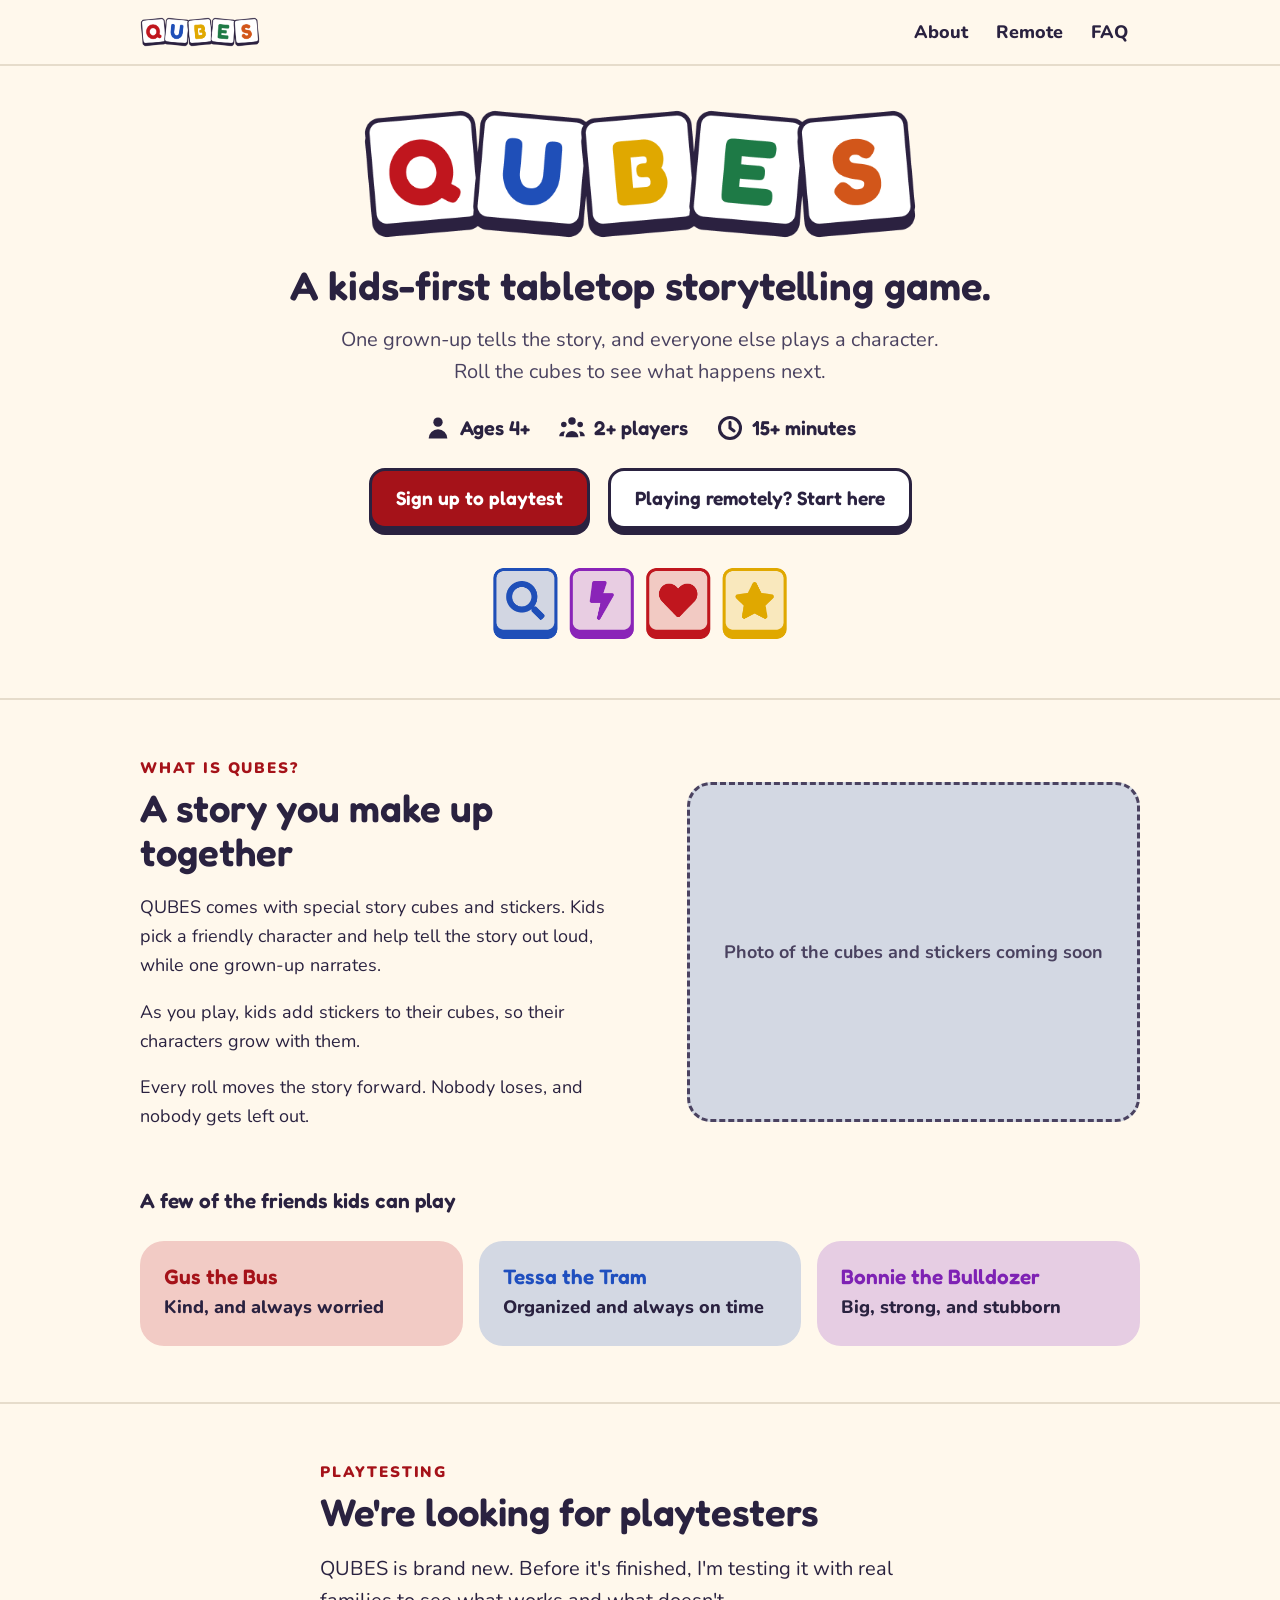
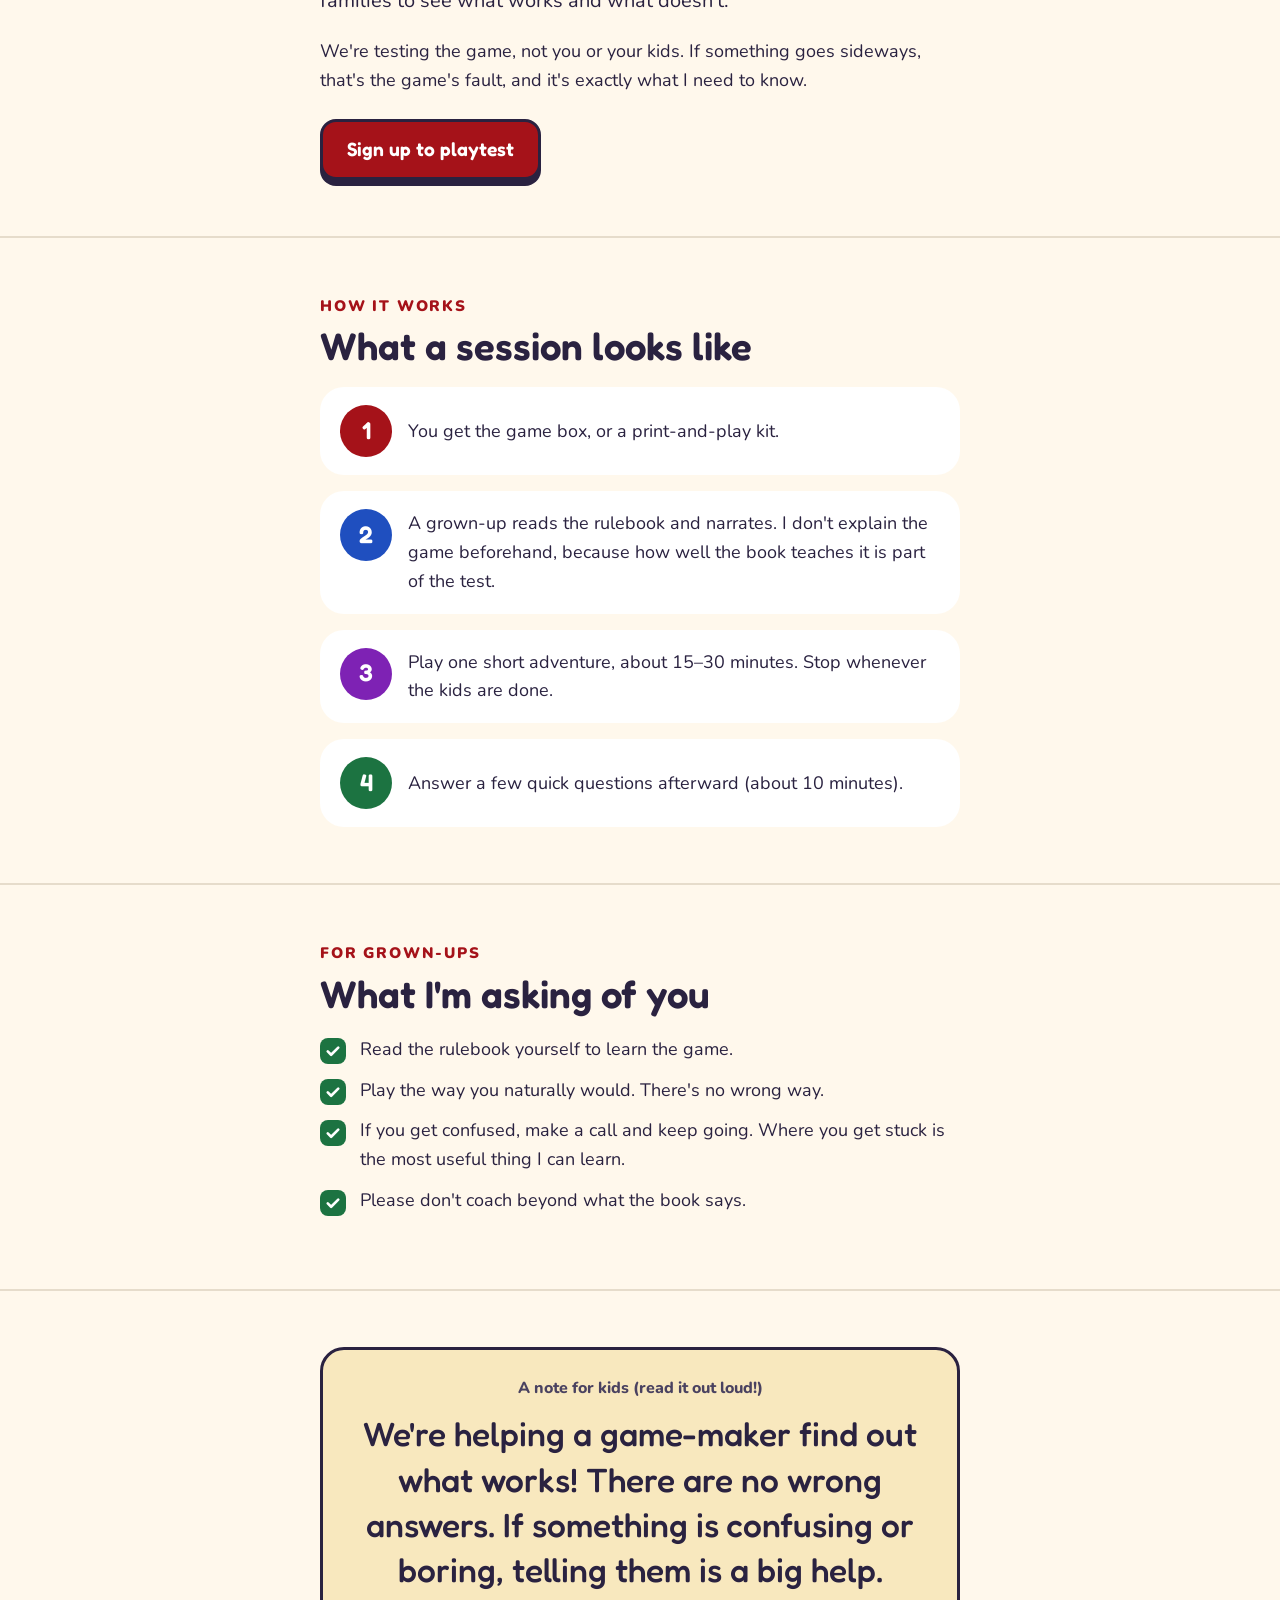
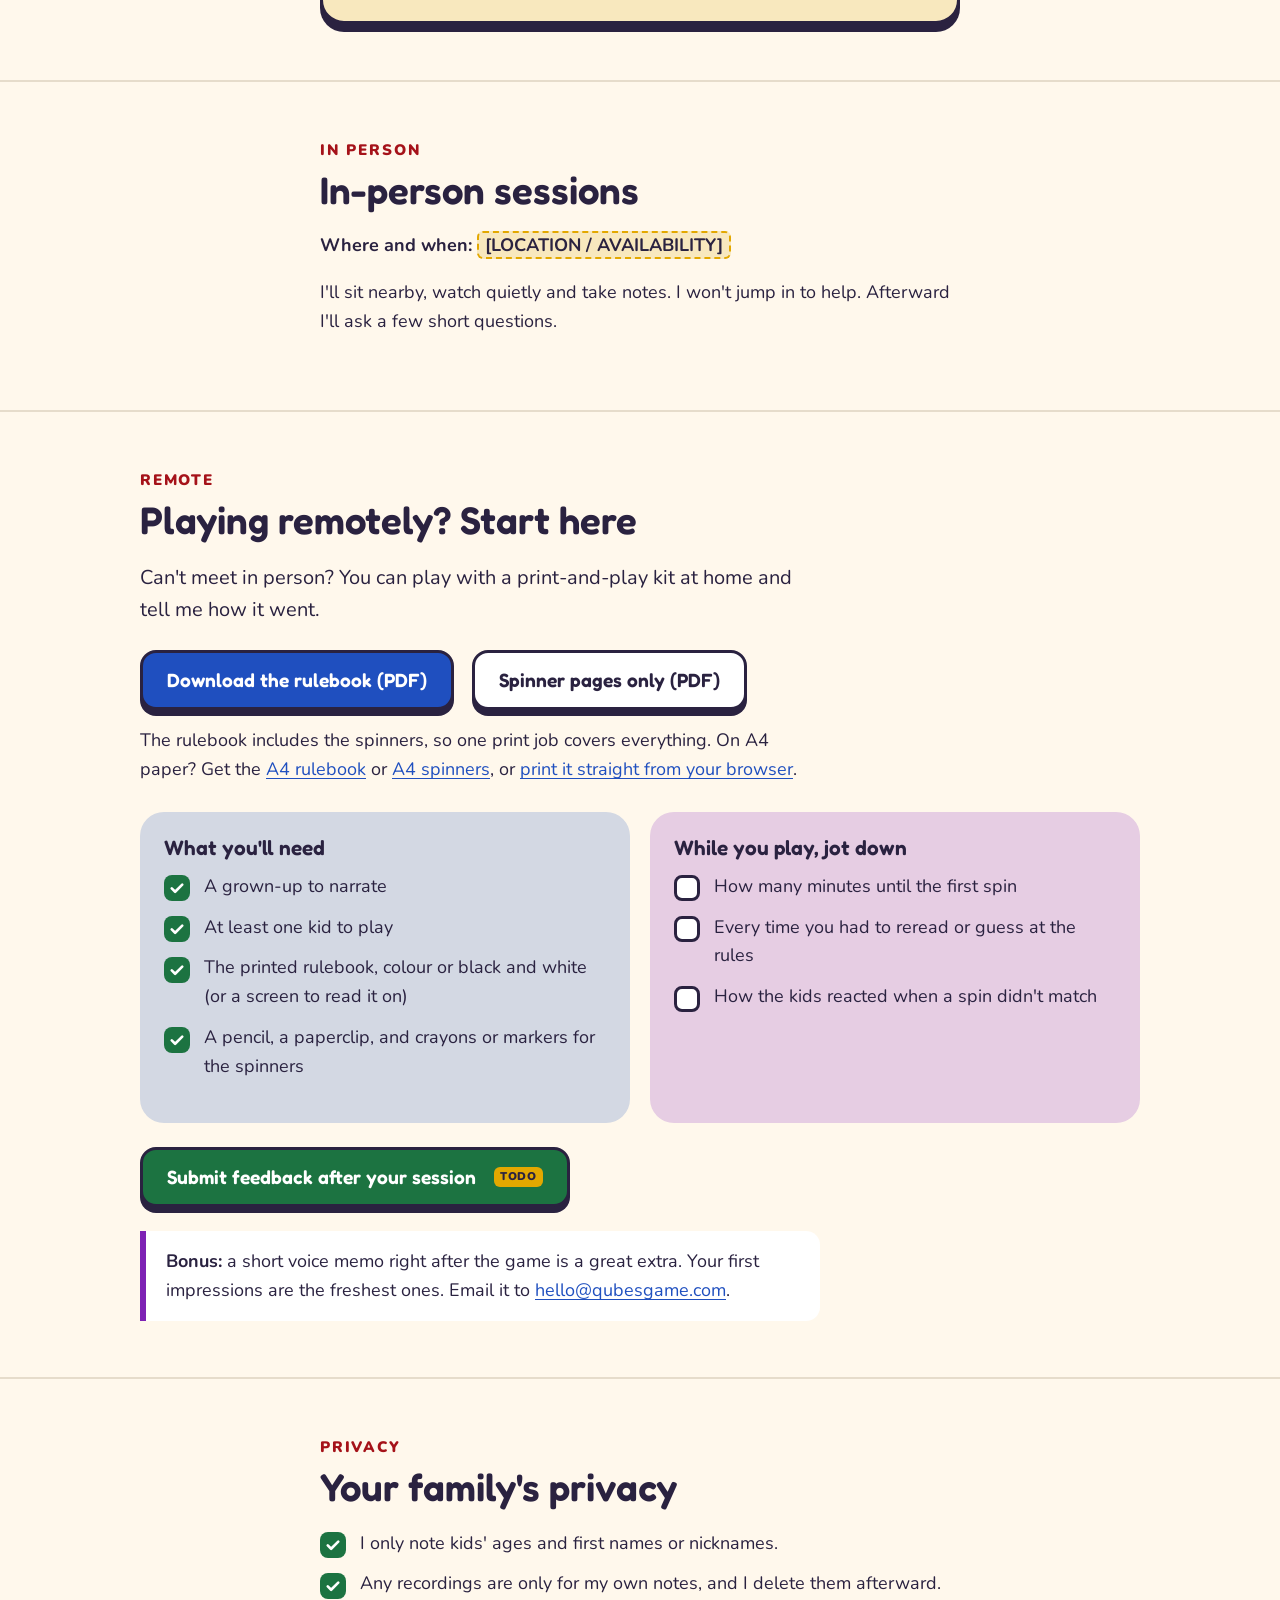
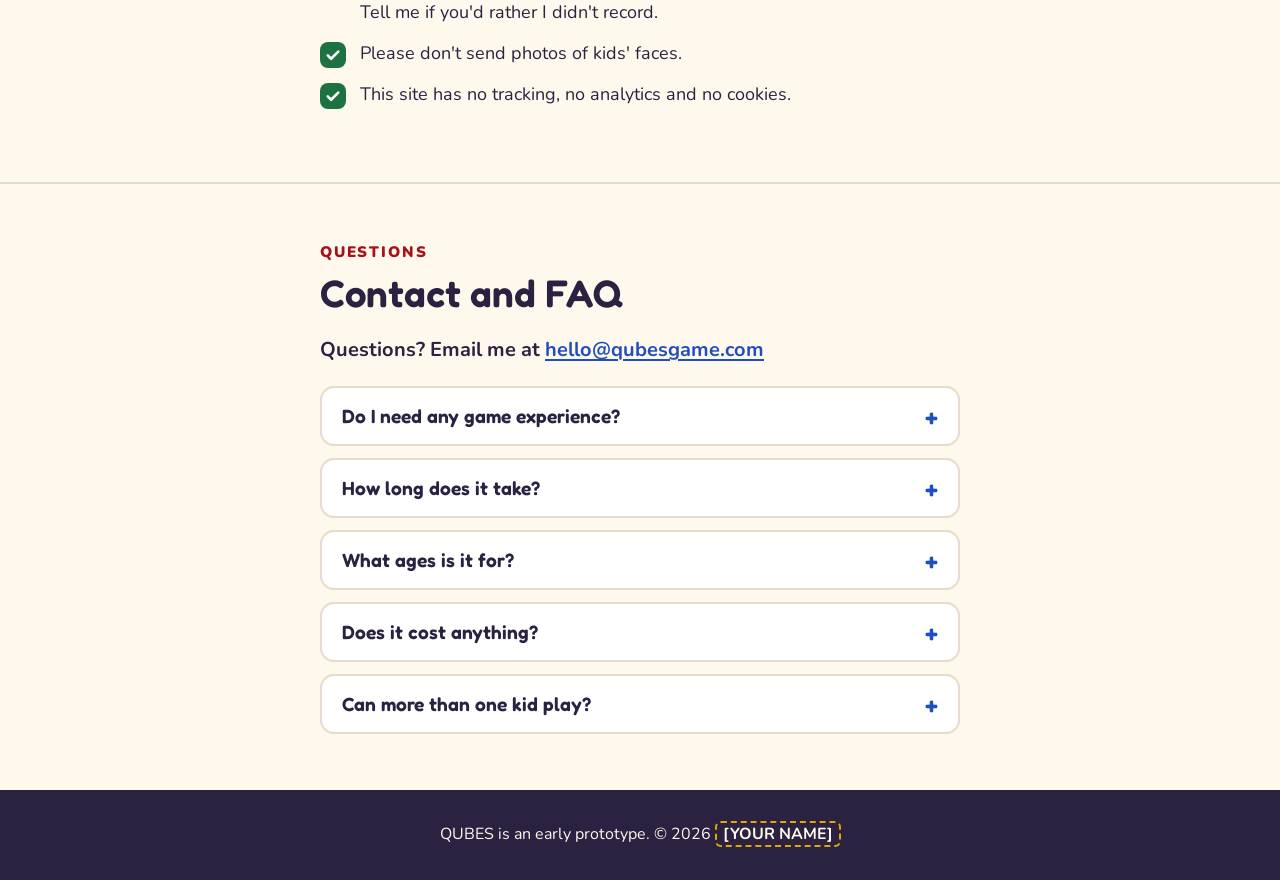
==== index.html @ a8235ae6 "Add Print & Play rulebook with paper spinners (rules/ + PDFs) Print-friendly copy of the Figma ruleb" ====
<!doctype html>
<html lang="en">
<head>
  <meta charset="utf-8">
  <meta name="viewport" content="width=device-width, initial-scale=1">
  <!--
    ============================================================
    PLACEHOLDERS TO FILL IN (search this file for each token)
    ------------------------------------------------------------
    SIGNUP_FORM_URL          done: https://forms.gle/jYykqNi9DFmof7pL7
    FEEDBACK_FORM_URL        link to the post-session feedback form
    PRINT_AND_PLAY_PDF_URL   done: downloads/ (built from rules/, see README)
    CUBE_TEMPLATE_URL        done: downloads/qubes-spinners-*.pdf
    CONTACT_EMAIL            done: hello@qubesgame.com (Cloudflare Email Routing)
    SITE_URL                 done: https://qubesgame.com
    [LOCATION / AVAILABILITY]  where and when in-person sessions happen
    [FREE / THANK-YOU GIFT]  what testers get / whether it costs anything
    [YOUR NAME]              your name for the footer
    assets/cubes.png         a photo of the cubes and stickers (see TODO below)

    Unfilled links show a yellow "TODO" tag on the page, and bracketed
    text shows with a dashed yellow box, so nothing slips through.
    ============================================================
  -->
  <title>QUBES: Help playtest a kids-first storytelling game</title>
  <meta name="description" content="QUBES is a kids-first tabletop storytelling game for ages 4+. One grown-up tells the story, everyone else plays a character. We're looking for families to playtest it.">
  <meta name="theme-color" content="#fff8ec">

  <!-- Link previews (Discord, iMessage, etc.) -->
  <meta property="og:type" content="website">
  <meta property="og:title" content="QUBES: Help playtest a kids-first storytelling game">
  <meta property="og:description" content="Ages 4+ · 2+ players · 15+ minutes. One grown-up tells the story, everyone else plays a character. Sign up to playtest, in person or with a print-and-play kit.">
  <meta property="og:image" content="https://qubesgame.com/assets/og-image.png">
  <meta property="og:image:width" content="1200">
  <meta property="og:image:height" content="630">
  <meta property="og:image:alt" content="The QUBES logo: five letter tiles above four colourful symbol cubes.">
  <meta name="twitter:card" content="summary_large_image">

  <link rel="icon" type="image/png" sizes="32x32" href="assets/favicon-32.png">
  <link rel="apple-touch-icon" href="assets/icon-180.png">
  <link rel="preload" href="assets/fonts/fredoka.woff2" as="font" type="font/woff2" crossorigin>
  <link rel="preload" href="assets/fonts/nunito.woff2" as="font" type="font/woff2" crossorigin>
  <link rel="stylesheet" href="style.css">
</head>
<body>
  <a class="skip-link" href="#main">Skip to content</a>

  <header class="topbar">
    <div class="wrap">
      <a class="brand" href="#top" aria-label="QUBES, back to top">
        <img src="assets/logo.png" alt="" width="759" height="185">
      </a>
      <nav aria-label="Sections">
        <ul>
          <li class="optional"><a href="#about">About</a></li>
          <li><a href="#remote">Remote</a></li>
          <li><a href="#faq">FAQ</a></li>
        </ul>
      </nav>
    </div>
  </header>

  <main id="main">
    <!-- 1. Hero -->
    <section class="hero" id="top">
      <div class="wrap">
        <img class="logo" src="assets/logo.png" alt="QUBES" width="759" height="185">
        <h1>A kids-first tabletop storytelling game.</h1>
        <p class="lead">One grown-up tells the story, and everyone else plays a character. Roll the cubes to see what happens next.</p>

        <ul class="facts" aria-label="Game facts">
          <li>
            <svg viewBox="0 0 24 24" aria-hidden="true" fill="currentColor"><circle cx="12" cy="7" r="4"/><path d="M4 21a8 8 0 0 1 16 0z"/></svg>
            Ages 4+
          </li>
          <li>
            <svg viewBox="0 0 24 24" aria-hidden="true" fill="currentColor"><circle cx="12" cy="6" r="3.2"/><circle cx="5" cy="9" r="2.4"/><circle cx="19" cy="9" r="2.4"/><path d="M6.5 20a5.5 5.5 0 0 1 11 0z"/><path d="M1 19a4 4 0 0 1 5-3.9A7 7 0 0 0 5 19z"/><path d="M23 19a4 4 0 0 0-5-3.9A7 7 0 0 1 19 19z"/></svg>
            2+ players
          </li>
          <li>
            <svg viewBox="0 0 24 24" aria-hidden="true" fill="none" stroke="currentColor" stroke-width="2.6" stroke-linecap="round"><circle cx="12" cy="12" r="9"/><path d="M12 7v5l3.5 2.5"/></svg>
            15+ minutes
          </li>
        </ul>

        <div class="btn-row">
          <a class="btn btn-primary" href="https://forms.gle/jYykqNi9DFmof7pL7">Sign up to playtest</a>
          <a class="btn" href="#remote">Playing remotely? Start here</a>
        </div>

        <img class="symbols" src="assets/symbols.png" alt="" width="585" height="149">
      </div>
    </section>

    <!-- 2. What is QUBES? -->
    <section id="about">
      <div class="wrap">
        <div class="two-col">
          <div>
            <span class="eyebrow">What is QUBES?</span>
            <h2>A story you make up together</h2>
            <p>QUBES comes with special story cubes and stickers. Kids pick a friendly character and help tell the story out loud, while one grown-up narrates.</p>
            <p>As you play, kids add stickers to their cubes, so their characters grow with them.</p>
            <p>Every roll moves the story forward. Nobody loses, and nobody gets left out.</p>
          </div>
          <!-- TODO: add assets/cubes.png (a photo of the cubes and stickers), then replace this box with:
               <img src="assets/cubes.png" alt="The QUBES story cubes and a sheet of symbol stickers" width="1200" height="900" loading="lazy"> -->
          <div class="placeholder-art" role="img" aria-label="Placeholder for a photo of the QUBES cubes and stickers">
            Photo of the cubes and stickers coming soon
          </div>
        </div>

        <h3 style="margin-top:40px">A few of the friends kids can play</h3>
        <ul class="cast">
          <li class="card red"><h3>Gus the Bus</h3><p>Kind, and always worried</p></li>
          <li class="card blue"><h3>Tessa the Tram</h3><p>Organized and always on time</p></li>
          <li class="card purple"><h3>Bonnie the Bulldozer</h3><p>Big, strong, and stubborn</p></li>
        </ul>
      </div>
    </section>

    <!-- 3. Looking for playtesters -->
    <section id="playtest">
      <div class="wrap narrow">
        <span class="eyebrow">Playtesting</span>
        <h2>We're looking for playtesters</h2>
        <p class="lead">QUBES is brand new. Before it's finished, I'm testing it with real families to see what works and what doesn't.</p>
        <p>We're testing the game, not you or your kids. If something goes sideways, that's the game's fault, and it's exactly what I need to know.</p>
        <div class="btn-row">
          <a class="btn btn-primary" href="https://forms.gle/jYykqNi9DFmof7pL7">Sign up to playtest</a>
        </div>
      </div>
    </section>

    <!-- 4. What a session looks like -->
    <section id="session">
      <div class="wrap narrow">
        <span class="eyebrow">How it works</span>
        <h2>What a session looks like</h2>
        <ol class="steps">
          <li><p>You get the game box, or a print-and-play kit.</p></li>
          <li><p>A grown-up reads the rulebook and narrates. I don't explain the game beforehand, because how well the book teaches it is part of the test.</p></li>
          <li><p>Play one short adventure, about 15–30 minutes. Stop whenever the kids are done.</p></li>
          <li><p>Answer a few quick questions afterward (about 10 minutes).</p></li>
        </ol>
      </div>
    </section>

    <!-- 5. What I'm asking of you -->
    <section id="asking">
      <div class="wrap narrow">
        <span class="eyebrow">For grown-ups</span>
        <h2>What I'm asking of you</h2>
        <ul class="ticks">
          <li>Read the rulebook yourself to learn the game.</li>
          <li>Play the way you naturally would. There's no wrong way.</li>
          <li>If you get confused, make a call and keep going. Where you get stuck is the most useful thing I can learn.</li>
          <li>Please don't coach beyond what the book says.</li>
        </ul>
      </div>
    </section>

    <!-- 6. A note for kids -->
    <section id="kids">
      <div class="wrap narrow">
        <div class="kids">
          <p class="read-aloud">A note for kids (read it out loud!)</p>
          <p>We're helping a game-maker find out what works! There are no wrong answers. If something is confusing or boring, telling them is a big help.</p>
        </div>
      </div>
    </section>

    <!-- 7. In-person sessions -->
    <section id="in-person">
      <div class="wrap narrow">
        <span class="eyebrow">In person</span>
        <h2>In-person sessions</h2>
        <p><strong>Where and when:</strong> <span class="todo">[LOCATION / AVAILABILITY]</span></p>
        <p>I'll sit nearby, watch quietly and take notes. I won't jump in to help. Afterward I'll ask a few short questions.</p>
      </div>
    </section>

    <!-- 8. Remote playtesters -->
    <section id="remote">
      <div class="wrap">
        <span class="eyebrow">Remote</span>
        <h2>Playing remotely? Start here</h2>
        <p class="lead narrow">Can't meet in person? You can play with a print-and-play kit at home and tell me how it went.</p>

        <div class="btn-row">
          <a class="btn btn-blue" href="downloads/qubes-print-and-play-letter.pdf">Download the rulebook (PDF)</a>
          <a class="btn" href="downloads/qubes-spinners-letter.pdf">Spinner pages only (PDF)</a>
        </div>
        <p class="narrow" style="margin-top:1rem">The rulebook includes the spinners, so one print job covers everything. On A4 paper? Get the <a href="downloads/qubes-print-and-play-a4.pdf">A4 rulebook</a> or <a href="downloads/qubes-spinners-a4.pdf">A4 spinners</a>, or <a href="rules/">print it straight from your browser</a>.</p>

        <div class="remote-grid">
          <div class="card blue">
            <h3>What you'll need</h3>
            <ul class="ticks">
              <li>A grown-up to narrate</li>
              <li>At least one kid to play</li>
              <li>The printed rulebook, colour or black and white (or a screen to read it on)</li>
              <li>A pencil, a paperclip, and crayons or markers for the spinners</li>
            </ul>
          </div>
          <div class="card purple">
            <h3>While you play, jot down</h3>
            <ul class="ticks boxes">
              <li>How many minutes until the first spin</li>
              <li>Every time you had to reread or guess at the rules</li>
              <li>How the kids reacted when a spin didn't match</li>
            </ul>
          </div>
        </div>

        <div class="btn-row">
          <a class="btn btn-green" href="FEEDBACK_FORM_URL">Submit feedback after your session</a>
        </div>

        <div class="note narrow">
          <p><strong>Bonus:</strong> a short voice memo right after the game is a great extra. Your first impressions are the freshest ones. Email it to <a href="mailto:hello@qubesgame.com">hello@qubesgame.com</a>.</p>
        </div>
      </div>
    </section>

    <!-- 9. Privacy -->
    <section id="privacy">
      <div class="wrap narrow">
        <span class="eyebrow">Privacy</span>
        <h2>Your family's privacy</h2>
        <ul class="ticks">
          <li>I only note kids' ages and first names or nicknames.</li>
          <li>Any recordings are only for my own notes, and I delete them afterward. Tell me if you'd rather I didn't record.</li>
          <li>Please don't send photos of kids' faces.</li>
          <li>This site has no tracking, no analytics and no cookies.</li>
        </ul>
      </div>
    </section>

    <!-- 10. Contact + FAQ -->
    <section id="faq">
      <div class="wrap narrow">
        <span class="eyebrow">Questions</span>
        <h2>Contact and FAQ</h2>
        <p class="contact-line">Questions? Email me at <a href="mailto:hello@qubesgame.com">hello@qubesgame.com</a></p>

        <div class="faq">
          <details>
            <summary>Do I need any game experience?</summary>
            <p>No. If you can read a picture book out loud, you can narrate QUBES. The rulebook should take you the rest of the way, and if it doesn't, that's what I want to find out.</p>
          </details>
          <details>
            <summary>How long does it take?</summary>
            <p>An adventure takes about 15–30 minutes, plus around 10 minutes of questions afterward. Stop whenever the kids are done.</p>
          </details>
          <details>
            <summary>What ages is it for?</summary>
            <p>Kids aged 4 and up, with a grown-up narrating. Older kids and adults are welcome to play too.</p>
          </details>
          <details>
            <summary>Does it cost anything?</summary>
            <p><span class="todo">[FREE / THANK-YOU GIFT]</span></p>
          </details>
          <details>
            <summary>Can more than one kid play?</summary>
            <p>Yes. QUBES is for 2 or more players: one narrator plus one or more kids, each playing their own character. Siblings and friends can all join in.</p>
          </details>
        </div>
      </div>
    </section>
  </main>

  <footer>
    <div class="wrap">
      <p>QUBES is an early prototype. © 2026 <span class="todo">[YOUR NAME]</span></p>
    </div>
  </footer>
</body>
</html>
---- style.css ----
/* QUBES playtest site. Colors come from the rulebook. */

@font-face {
  font-family: "Fredoka";
  src: url("assets/fonts/fredoka.woff2") format("woff2");
  font-weight: 300 700;
  font-display: swap;
}
@font-face {
  font-family: "Nunito";
  src: url("assets/fonts/nunito.woff2") format("woff2");
  font-weight: 200 1000;
  font-display: swap;
}

:root {
  color-scheme: light;

  --cream: #fff8ec;
  --paper: #ffffff;
  --ink: #2a2240;
  --ink-2: #4a4260;
  --line: #e6dccb;

  /* Symbol colours (text-safe on cream and on their pastels) */
  --red: #a51219;
  --blue: #1f4fbf;
  --purple: #7e22b4;
  --green: #1c7341;
  /* Fill-only colours (too light for text) */
  --yellow: #e3a800;
  --orange: #d4561a;

  /* Card pastels from the rulebook */
  --red-soft: #f2cbc5;
  --blue-soft: #d3d8e3;
  --purple-soft: #e6cde3;
  --yellow-soft: #f8e8be;

  --radius: 24px;
  --radius-sm: 14px;
  --gutter: 20px;
  --max: 1040px;

  --font-display: "Fredoka", "Arial Rounded MT Bold", ui-rounded, system-ui, sans-serif;
  --font-body: "Nunito", ui-rounded, system-ui, -apple-system, "Segoe UI", sans-serif;
}

*, *::before, *::after { box-sizing: border-box; }

html {
  scroll-behavior: smooth;
  scroll-padding-top: 76px;
  -webkit-text-size-adjust: 100%;
}
@media (prefers-reduced-motion: reduce) {
  html { scroll-behavior: auto; }
  * { transition: none !important; }
}

body {
  margin: 0;
  background: var(--cream);
  color: var(--ink);
  font-family: var(--font-body);
  font-size: 1.125rem; /* 18px */
  line-height: 1.6;
  overflow-x: hidden;
}

img { max-width: 100%; height: auto; display: block; }

h1, h2, h3 {
  font-family: var(--font-display);
  font-weight: 600;
  line-height: 1.15;
  margin: 0 0 0.5em;
}
h2 { font-size: clamp(1.75rem, 5vw, 2.4rem); }
h3 { font-size: 1.3rem; }
p { margin: 0 0 1em; }

a { color: var(--blue); text-underline-offset: 3px; }
a:hover { text-decoration-thickness: 2px; }

:focus-visible {
  outline: 4px solid var(--blue);
  outline-offset: 3px;
  border-radius: 6px;
}

.wrap {
  width: 100%;
  max-width: var(--max);
  margin-inline: auto;
  padding-inline: var(--gutter);
}

.skip-link {
  position: absolute;
  left: 12px;
  top: -100px;
  background: var(--ink);
  color: var(--cream);
  padding: 12px 18px;
  border-radius: var(--radius-sm);
  z-index: 100;
  font-weight: 700;
}
.skip-link:focus { top: 12px; }

/* ---------- Top bar ---------- */
.topbar {
  position: sticky;
  top: 0;
  z-index: 50;
  background: color-mix(in srgb, var(--cream) 92%, transparent);
  backdrop-filter: blur(6px);
  border-bottom: 2px solid var(--line);
}
.topbar .wrap {
  display: flex;
  align-items: center;
  justify-content: space-between;
  gap: 12px;
  min-height: 64px;
}
.topbar .brand img { width: 120px; }
.topbar nav ul {
  display: flex;
  gap: 4px;
  list-style: none;
  margin: 0;
  padding: 0;
}
.topbar nav a {
  display: inline-flex;
  align-items: center;
  min-height: 48px;
  padding: 0 12px;
  font-weight: 800;
  color: var(--ink);
  text-decoration: none;
  border-radius: var(--radius-sm);
}
.topbar nav a:hover { background: var(--paper); }
@media (max-width: 420px) {
  .topbar .brand img { width: 96px; }
  .topbar nav a { padding: 0 8px; font-size: 1rem; }
  .topbar nav .optional { display: none; }
}

/* ---------- Buttons (styled like the logo tiles) ---------- */
.btn {
  display: inline-flex;
  align-items: center;
  justify-content: center;
  gap: 10px;
  min-height: 56px;
  padding: 12px 24px;
  font-family: var(--font-display);
  font-size: 1.2rem;
  font-weight: 600;
  text-decoration: none;
  text-align: center;
  color: var(--ink);
  background: var(--paper);
  border: 3px solid var(--ink);
  border-radius: 16px;
  box-shadow: 0 6px 0 var(--ink);
  transition: transform 0.08s ease, box-shadow 0.08s ease;
}
.btn:hover { transform: translateY(2px); box-shadow: 0 4px 0 var(--ink); }
.btn:active { transform: translateY(6px); box-shadow: 0 0 0 var(--ink); }
.btn-primary { background: var(--red); color: #fff; }
.btn-blue { background: var(--blue); color: #fff; }
.btn-green { background: var(--green); color: #fff; }

.btn-row {
  display: flex;
  flex-direction: column;
  gap: 18px;
  margin-top: 1.5rem;
}
@media (min-width: 640px) {
  .btn-row { flex-direction: row; flex-wrap: wrap; }
}

/* Unfilled placeholder links get a visible TODO tag */
a[href$="_URL"]::after,
a[href="mailto:CONTACT_EMAIL"]::after {
  content: "TODO";
  font-family: var(--font-body);
  font-size: 0.7rem;
  font-weight: 900;
  letter-spacing: 0.06em;
  background: var(--yellow);
  color: var(--ink);
  border-radius: 6px;
  padding: 1px 6px;
  margin-left: 8px;
}
.todo {
  background: var(--yellow-soft);
  color: var(--ink);
  border: 2px dashed var(--yellow);
  border-radius: 6px;
  padding: 0 6px;
  font-weight: 700;
}

/* ---------- Sections ---------- */
section { padding-block: 56px; }
section + section { border-top: 2px solid var(--line); }
.eyebrow {
  display: block;
  font-family: var(--font-body);
  font-size: 0.95rem;
  font-weight: 900;
  letter-spacing: 0.12em;
  text-transform: uppercase;
  color: var(--red);
  margin-bottom: 6px;
}
.lead { font-size: 1.25rem; }
.narrow { max-width: 680px; }

/* ---------- Hero ---------- */
.hero { padding-block: 40px 56px; text-align: center; }
.hero .logo { width: min(560px, 100%); margin: 0 auto 20px; }
.hero h1 {
  font-size: clamp(1.6rem, 5.5vw, 2.5rem);
  margin-bottom: 0.4em;
}
.hero .lead { max-width: 600px; margin-inline: auto; color: var(--ink-2); }
.facts {
  display: flex;
  flex-wrap: wrap;
  justify-content: center;
  gap: 12px 28px;
  list-style: none;
  padding: 0;
  margin: 24px 0 0;
  font-family: var(--font-display);
  font-size: 1.25rem;
  font-weight: 600;
}
.facts li { display: inline-flex; align-items: center; gap: 8px; }
.facts svg { width: 28px; height: 28px; flex: none; }
.hero .btn-row { justify-content: center; align-items: center; }
.hero .symbols { width: min(300px, 70%); margin: 36px auto 0; }

/* ---------- Cards ---------- */
.card {
  background: var(--paper);
  border-radius: var(--radius);
  padding: 24px;
}
.card.red { background: var(--red-soft); }
.card.blue { background: var(--blue-soft); }
.card.purple { background: var(--purple-soft); }
.card.yellow { background: var(--yellow-soft); }

.two-col { display: grid; gap: 28px; align-items: center; }
@media (min-width: 820px) {
  .two-col { grid-template-columns: 1.1fr 1fr; gap: 48px; }
}

.placeholder-art {
  aspect-ratio: 4 / 3;
  display: grid;
  place-items: center;
  text-align: center;
  padding: 20px;
  background: var(--blue-soft);
  border: 3px dashed var(--ink-2);
  border-radius: var(--radius);
  color: var(--ink-2);
  font-weight: 700;
}

.cast {
  display: grid;
  gap: 16px;
  list-style: none;
  padding: 0;
  margin: 28px 0 0;
}
@media (min-width: 640px) { .cast { grid-template-columns: repeat(3, 1fr); } }
.cast h3 { margin-bottom: 4px; }
.cast p { margin: 0; font-weight: 800; }
.cast .red h3 { color: var(--red); }
.cast .blue h3 { color: var(--blue); }
.cast .purple h3 { color: var(--purple); }

/* ---------- Lists ---------- */
.steps {
  list-style: none;
  counter-reset: step;
  padding: 0;
  margin: 0;
  display: grid;
  gap: 16px;
}
.steps li {
  counter-increment: step;
  display: grid;
  grid-template-columns: 52px 1fr;
  gap: 16px;
  align-items: start;
  background: var(--paper);
  border-radius: var(--radius);
  padding: 18px 20px;
}
.steps li::before {
  content: counter(step);
  display: grid;
  place-items: center;
  width: 52px;
  height: 52px;
  border-radius: 50%;
  color: #fff;
  font-family: var(--font-display);
  font-size: 1.5rem;
  font-weight: 600;
  background: var(--red);
}
.steps li:nth-child(2)::before { background: var(--blue); }
.steps li:nth-child(3)::before { background: var(--purple); }
.steps li:nth-child(4)::before { background: var(--green); }
.steps li p { margin: 0; align-self: center; }

.ticks {
  list-style: none;
  padding: 0;
  margin: 0 0 1em;
  display: grid;
  gap: 12px;
}
.ticks li {
  position: relative;
  padding-left: 40px;
}
.ticks li::before {
  content: "";
  position: absolute;
  left: 0;
  top: 0.2em;
  width: 26px;
  height: 26px;
  border-radius: 8px;
  background: var(--green) url("data:image/svg+xml,%3Csvg xmlns='http://www.w3.org/2000/svg' viewBox='0 0 24 24' fill='none' stroke='white' stroke-width='3.5' stroke-linecap='round' stroke-linejoin='round'%3E%3Cpath d='M5 12.5l4.5 4.5L19 7.5'/%3E%3C/svg%3E") center / 18px no-repeat;
}
.ticks.boxes li::before {
  background: var(--paper);
  border: 3px solid var(--ink);
}

/* ---------- Kids note ---------- */
.kids {
  background: var(--yellow-soft);
  border: 3px solid var(--ink);
  border-radius: var(--radius);
  box-shadow: 0 8px 0 var(--ink);
  padding: 28px 24px;
  text-align: center;
}
.kids p {
  font-family: var(--font-display);
  font-size: clamp(1.5rem, 5vw, 2.1rem);
  font-weight: 500;
  line-height: 1.35;
  margin: 0;
}
.kids .read-aloud {
  font-family: var(--font-body);
  font-size: 1rem;
  font-weight: 800;
  color: var(--ink-2);
  margin-bottom: 12px;
}

/* ---------- Remote ---------- */
.remote-grid { display: grid; gap: 20px; margin-top: 28px; }
@media (min-width: 820px) { .remote-grid { grid-template-columns: 1fr 1fr; } }
.remote-grid .card h3 { margin-bottom: 12px; }
.note {
  border-left: 6px solid var(--purple);
  background: var(--paper);
  border-radius: 0 var(--radius-sm) var(--radius-sm) 0;
  padding: 16px 20px;
  margin-top: 24px;
}
.note p { margin: 0; }

/* ---------- FAQ ---------- */
.faq { display: grid; gap: 12px; margin-top: 20px; }
.faq details {
  background: var(--paper);
  border-radius: var(--radius-sm);
  border: 2px solid var(--line);
}
.faq summary {
  cursor: pointer;
  list-style: none;
  display: flex;
  justify-content: space-between;
  align-items: center;
  gap: 12px;
  min-height: 56px;
  padding: 12px 20px;
  font-family: var(--font-display);
  font-size: 1.2rem;
  font-weight: 600;
}
.faq summary::-webkit-details-marker { display: none; }
.faq summary::after {
  content: "+";
  font-size: 1.6rem;
  line-height: 1;
  color: var(--blue);
  flex: none;
}
.faq details[open] summary::after { content: "–"; }
.faq details p { padding: 0 20px 16px; margin: 0; }

.contact-line { font-size: 1.25rem; font-weight: 700; }

/* ---------- Footer ---------- */
footer {
  background: var(--ink);
  color: var(--cream);
  padding-block: 32px;
  text-align: center;
  font-size: 1rem;
}
footer p { margin: 0; }
footer .todo { background: transparent; color: var(--cream); border-color: var(--yellow); }
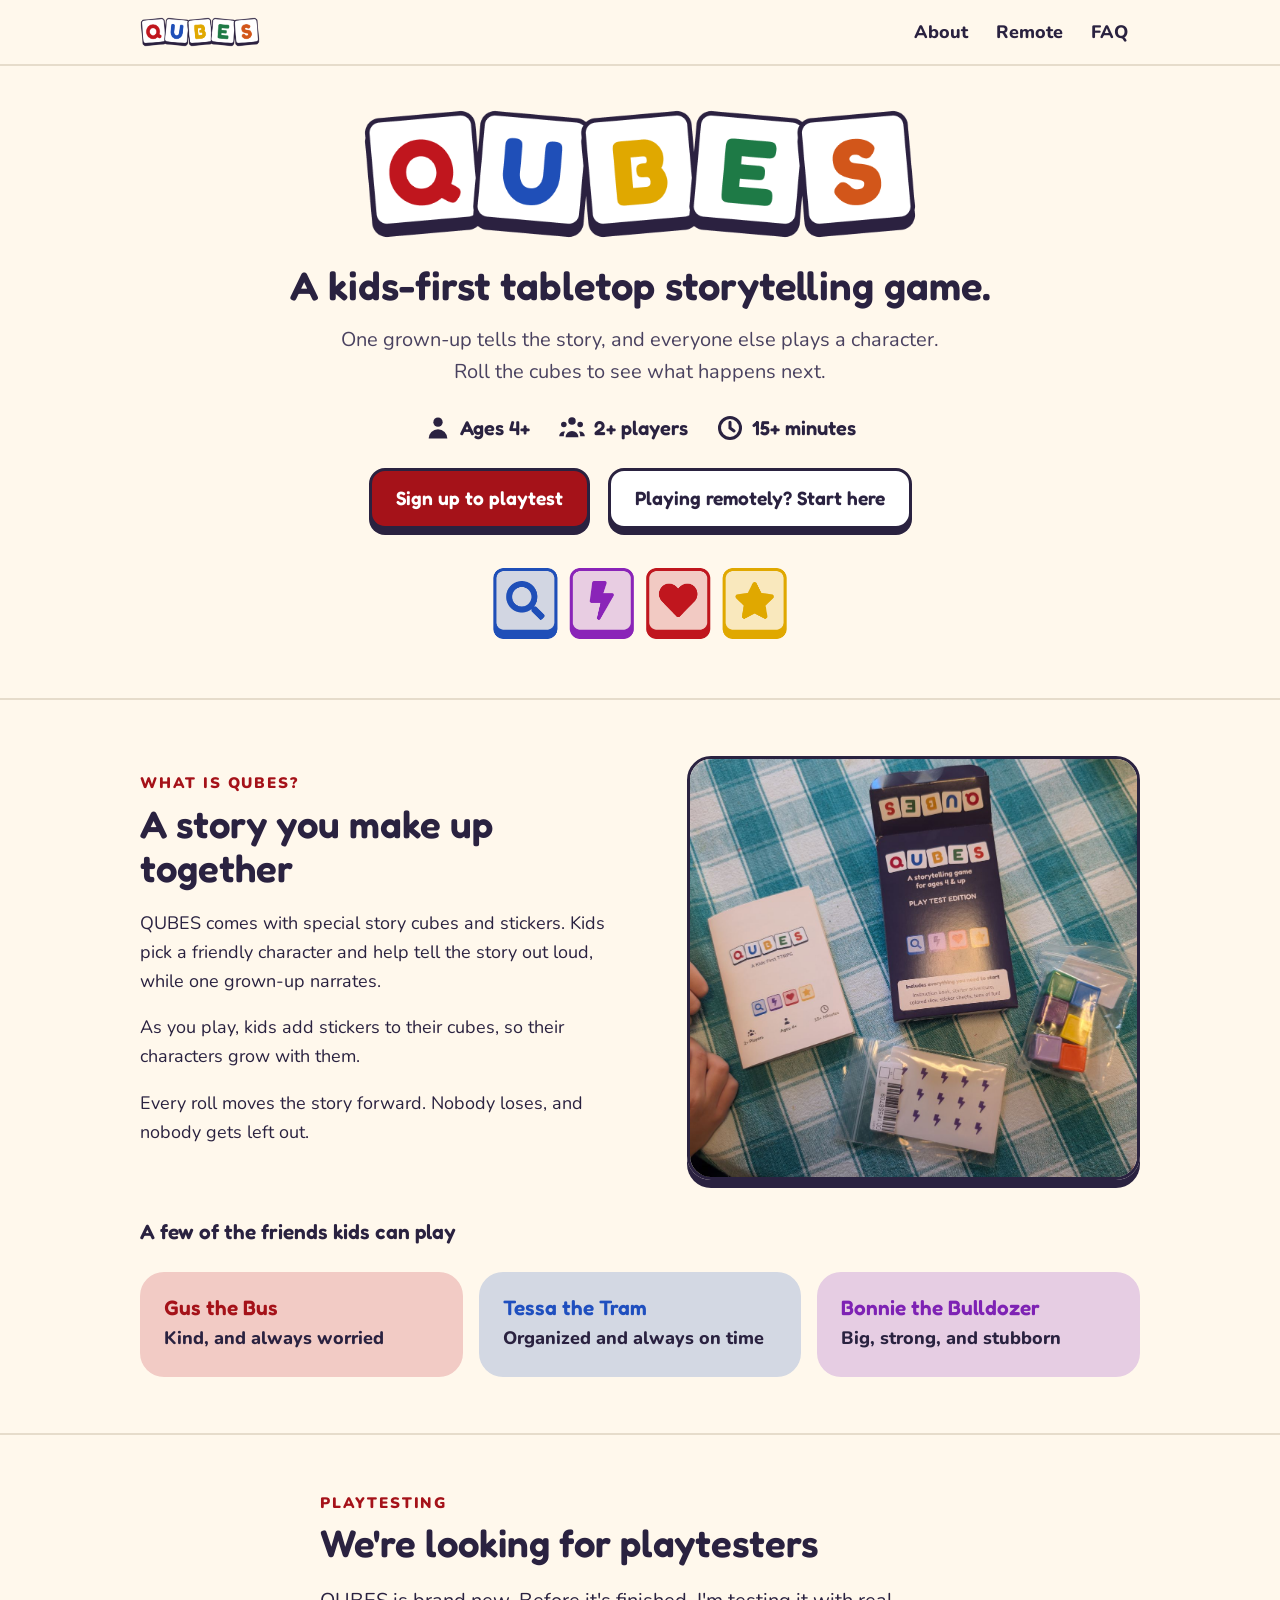
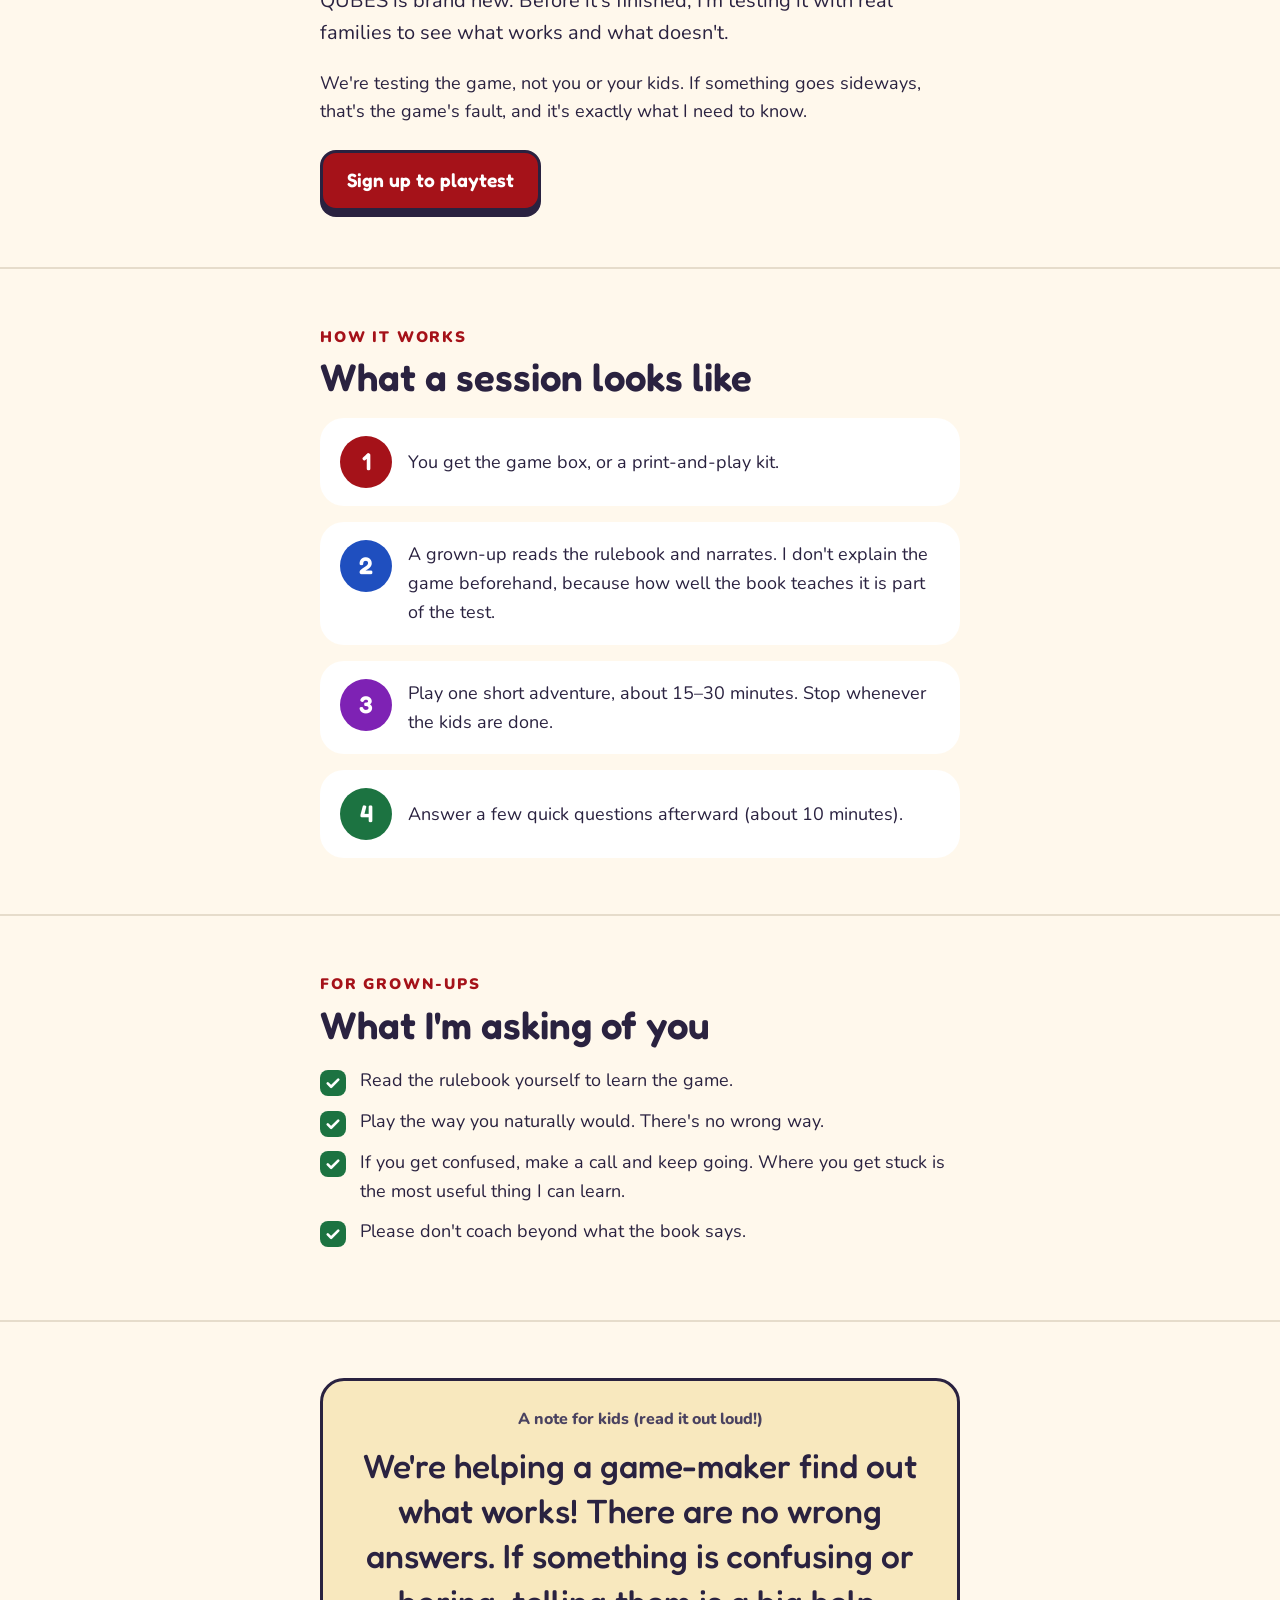
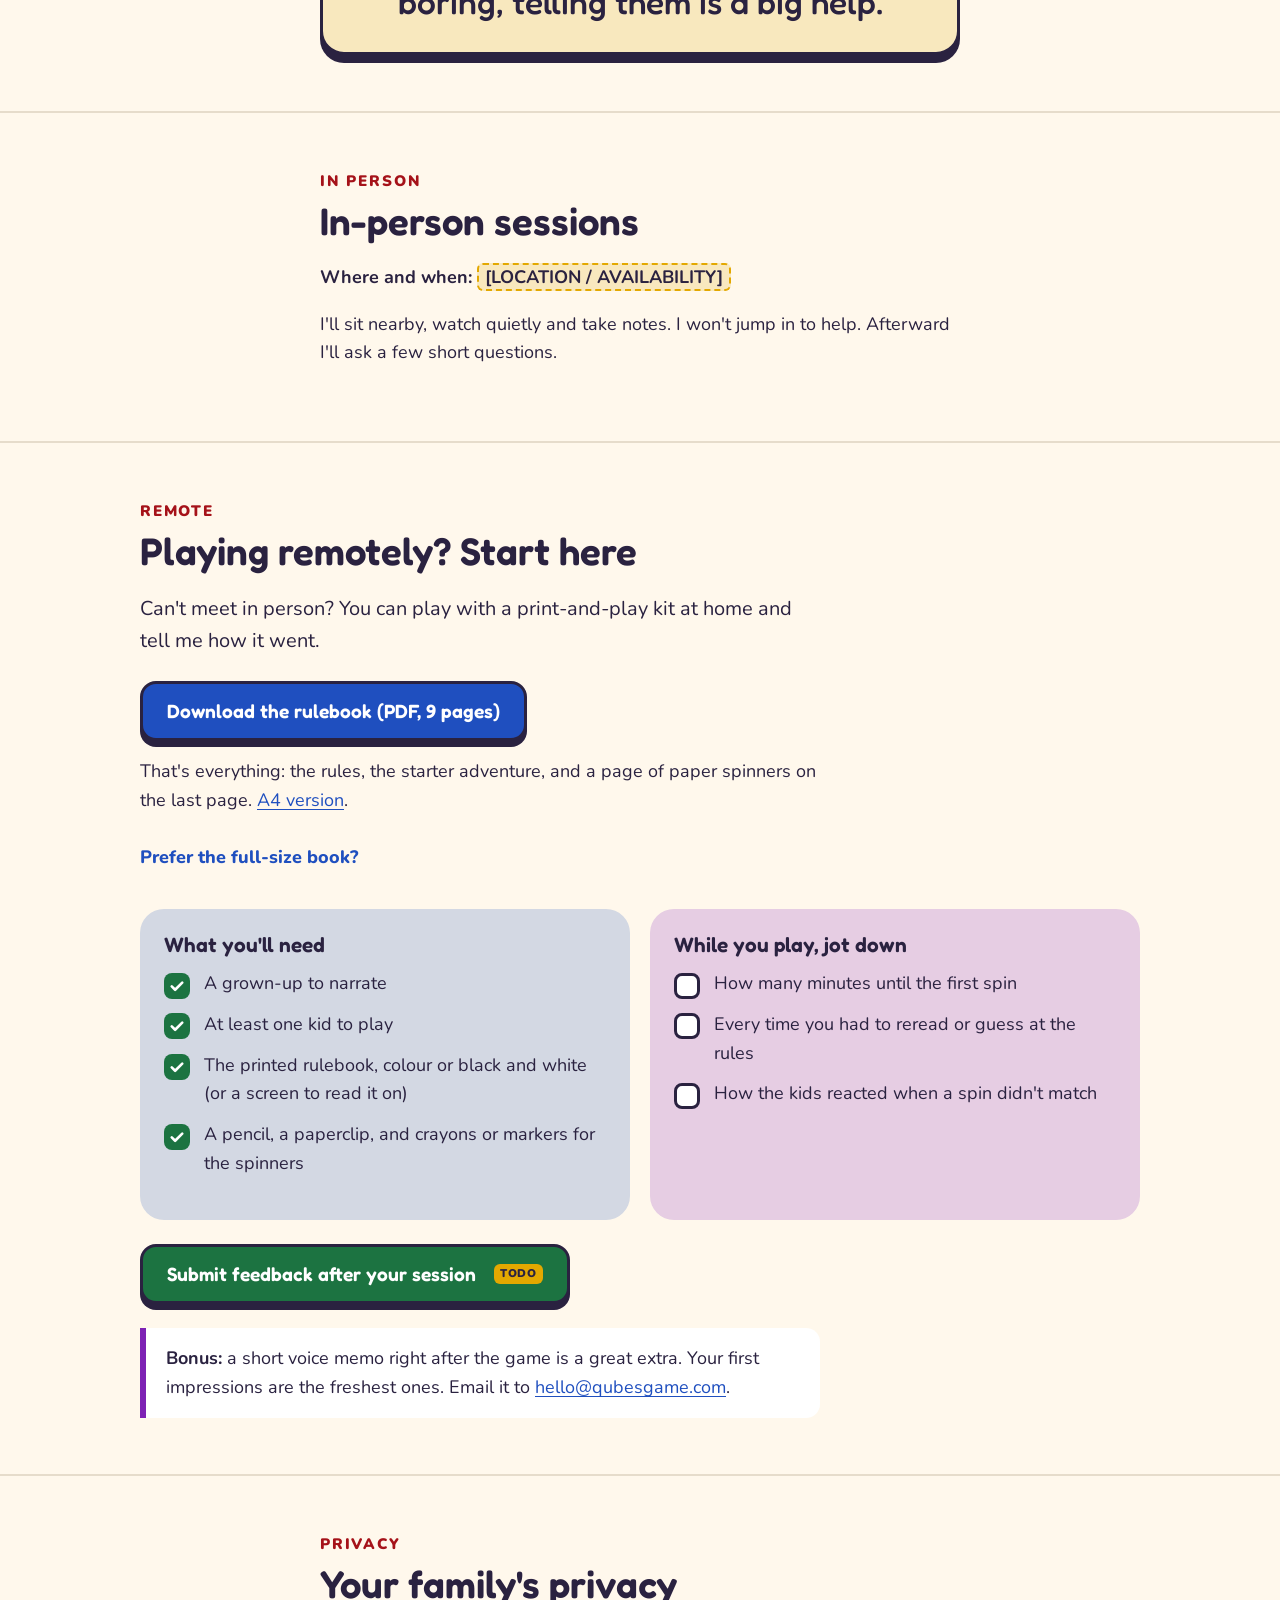
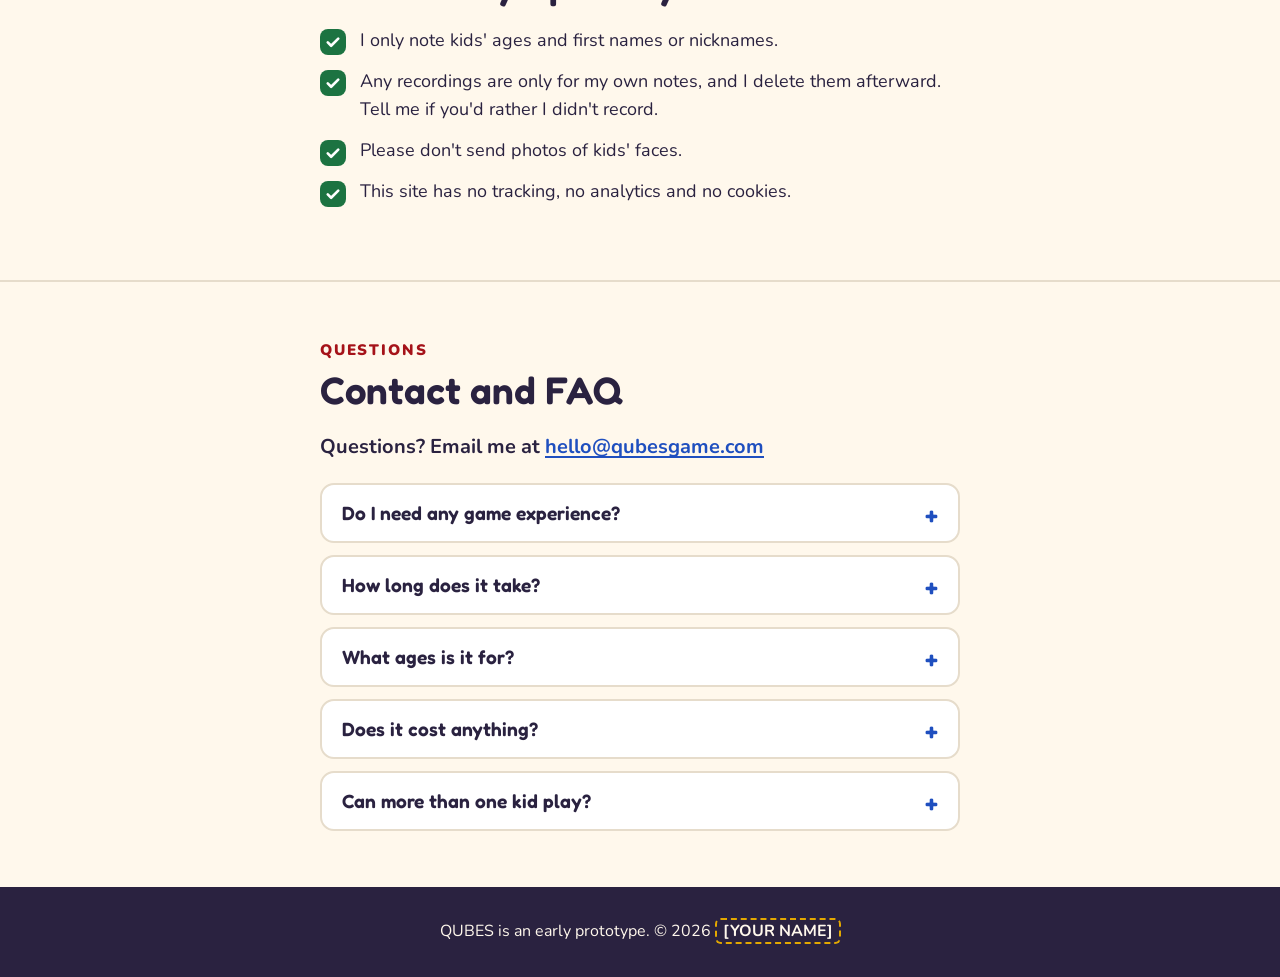
==== commit c273ba08: "Add compact (9-page) and 2-up rulebook editions; cubes photo - rules/compact.html: same spinner-edit" ====
--- a/index.html
+++ b/index.html
@@ -11,12 +11,12 @@
     FEEDBACK_FORM_URL        link to the post-session feedback form
     PRINT_AND_PLAY_PDF_URL   done: downloads/ (built from rules/, see README)
     CUBE_TEMPLATE_URL        done: downloads/qubes-spinners-*.pdf
+    cubes photo              done: assets/cubes.jpg
     CONTACT_EMAIL            done: hello@qubesgame.com (Cloudflare Email Routing)
     SITE_URL                 done: https://qubesgame.com
     [LOCATION / AVAILABILITY]  where and when in-person sessions happen
     [FREE / THANK-YOU GIFT]  what testers get / whether it costs anything
     [YOUR NAME]              your name for the footer
-    assets/cubes.png         a photo of the cubes and stickers (see TODO below)
 
     Unfilled links show a yellow "TODO" tag on the page, and bracketed
     text shows with a dashed yellow box, so nothing slips through.
@@ -103,11 +103,7 @@
             <p>As you play, kids add stickers to their cubes, so their characters grow with them.</p>
             <p>Every roll moves the story forward. Nobody loses, and nobody gets left out.</p>
           </div>
-          <!-- TODO: add assets/cubes.png (a photo of the cubes and stickers), then replace this box with:
-               <img src="assets/cubes.png" alt="The QUBES story cubes and a sheet of symbol stickers" width="1200" height="900" loading="lazy"> -->
-          <div class="placeholder-art" role="img" aria-label="Placeholder for a photo of the QUBES cubes and stickers">
-            Photo of the cubes and stickers coming soon
-          </div>
+          <img class="photo" src="assets/cubes.jpg" alt="The QUBES play-test box, rulebook, colored cubes and a sheet of lightning-bolt stickers on a checked tablecloth" width="1200" height="1123" loading="lazy">
         </div>
 
         <h3 style="margin-top:40px">A few of the friends kids can play</h3>
@@ -188,10 +184,17 @@
         <p class="lead narrow">Can't meet in person? You can play with a print-and-play kit at home and tell me how it went.</p>
 
         <div class="btn-row">
-          <a class="btn btn-blue" href="downloads/qubes-print-and-play-letter.pdf">Download the rulebook (PDF)</a>
-          <a class="btn" href="downloads/qubes-spinners-letter.pdf">Spinner pages only (PDF)</a>
-        </div>
-        <p class="narrow" style="margin-top:1rem">The rulebook includes the spinners, so one print job covers everything. On A4 paper? Get the <a href="downloads/qubes-print-and-play-a4.pdf">A4 rulebook</a> or <a href="downloads/qubes-spinners-a4.pdf">A4 spinners</a>, or <a href="rules/">print it straight from your browser</a>.</p>
+          <a class="btn btn-blue" href="downloads/qubes-rulebook-compact-letter.pdf">Download the rulebook (PDF, 9 pages)</a>
+        </div>
+        <p class="narrow" style="margin-top:1rem">That's everything: the rules, the starter adventure, and a page of paper spinners on the last page. <a href="downloads/qubes-rulebook-compact-a4.pdf">A4 version</a>.</p>
+        <details class="more-downloads narrow">
+          <summary>Prefer the full-size book?</summary>
+          <ul>
+            <li>Two pages per sheet, 10 landscape sheets: <a href="downloads/qubes-rulebook-2up-letter.pdf">Letter</a> · <a href="downloads/qubes-rulebook-2up-a4.pdf">A4</a>. Print the spinners too: <a href="downloads/qubes-spinners-letter.pdf">Letter</a> · <a href="downloads/qubes-spinners-a4.pdf">A4</a>.</li>
+            <li>One page per sheet, 22 pages with spinners: <a href="downloads/qubes-print-and-play-letter.pdf">Letter</a> · <a href="downloads/qubes-print-and-play-a4.pdf">A4</a>.</li>
+            <li>Or read and print it in your browser: <a href="rules/compact.html">compact</a> · <a href="rules/">full</a>.</li>
+          </ul>
+        </details>
 
         <div class="remote-grid">
           <div class="card blue">
--- a/style.css
+++ b/style.css
@@ -436,3 +436,8 @@
 }
 footer p { margin: 0; }
 footer .todo { background: transparent; color: var(--cream); border-color: var(--yellow); }
+
+.photo { width: 100%; border-radius: var(--radius); border: 3px solid var(--ink); box-shadow: 0 8px 0 var(--ink); }
+.more-downloads { margin-top: 0.5rem; }
+.more-downloads summary { cursor: pointer; min-height: 48px; display: flex; align-items: center; font-weight: 800; color: var(--blue); }
+.more-downloads ul { margin: 0 0 0.5rem; padding-left: 1.2em; display: grid; gap: 0.5rem; }
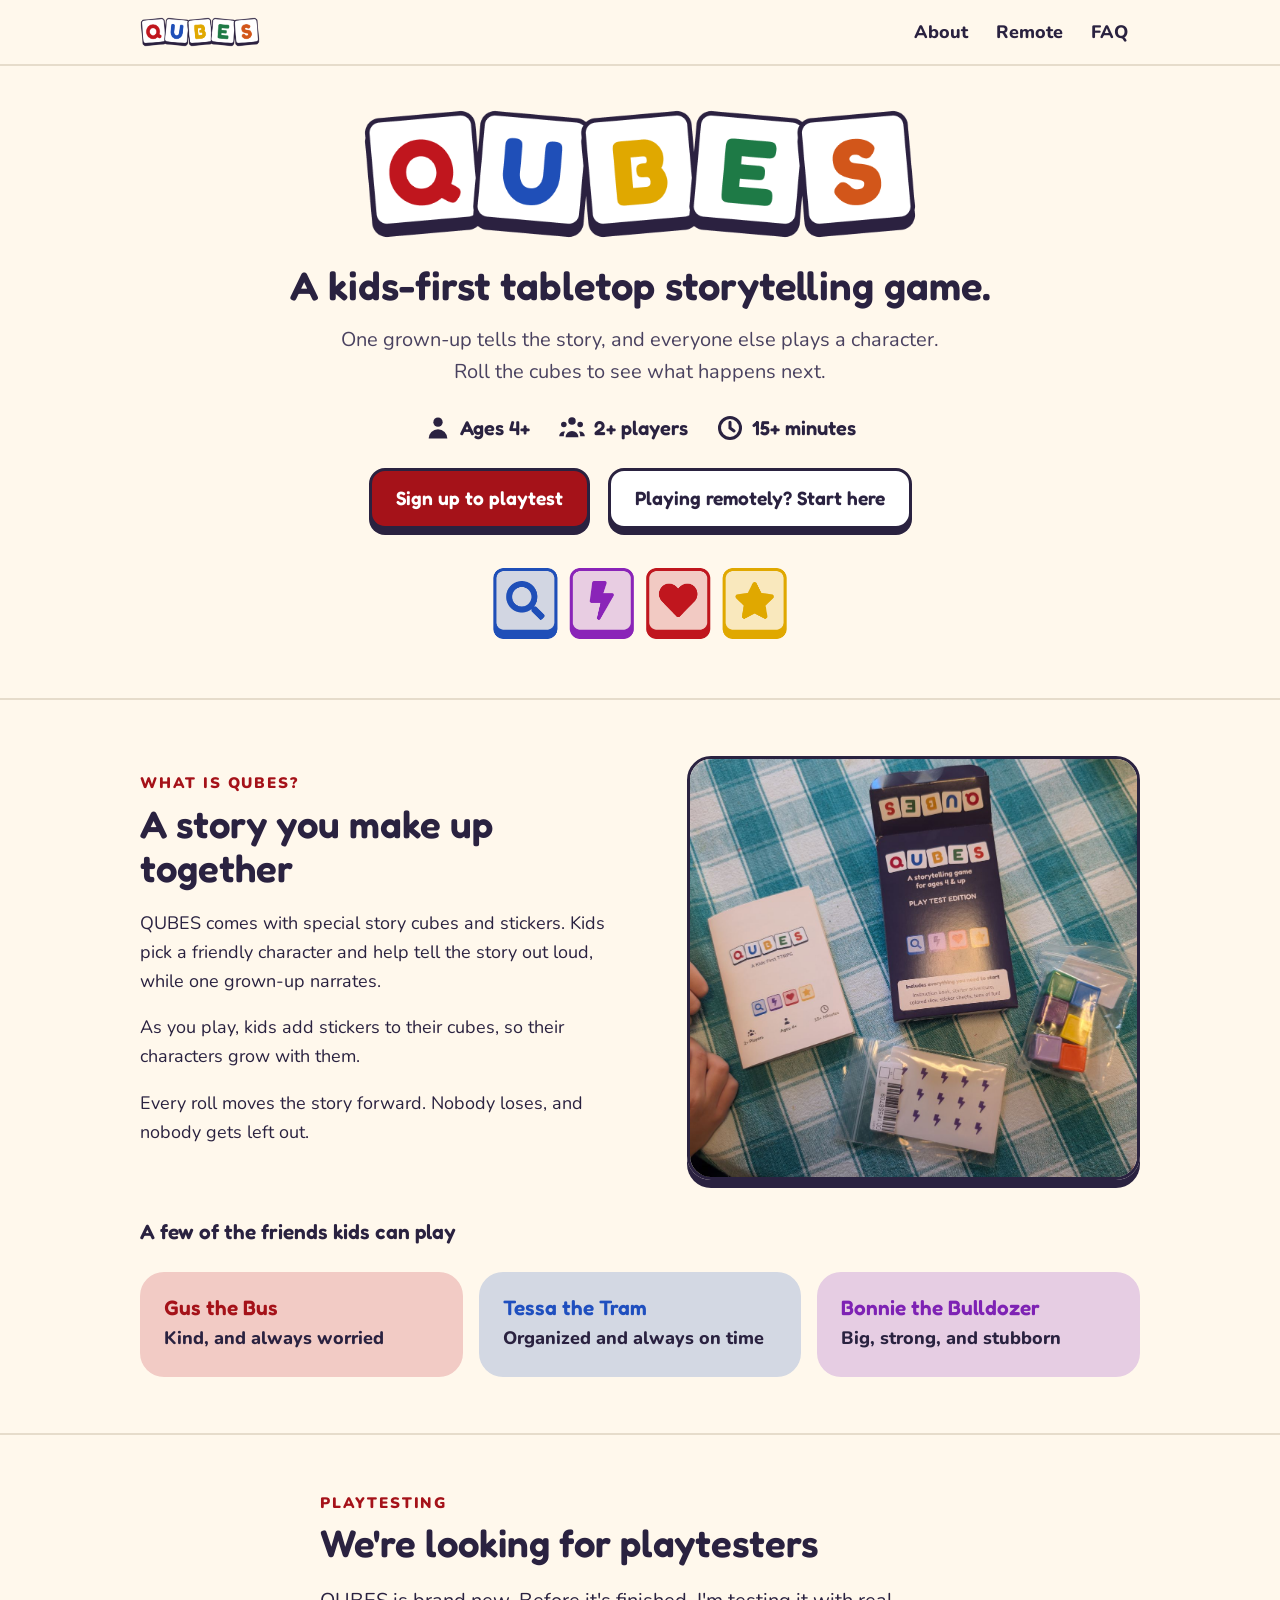
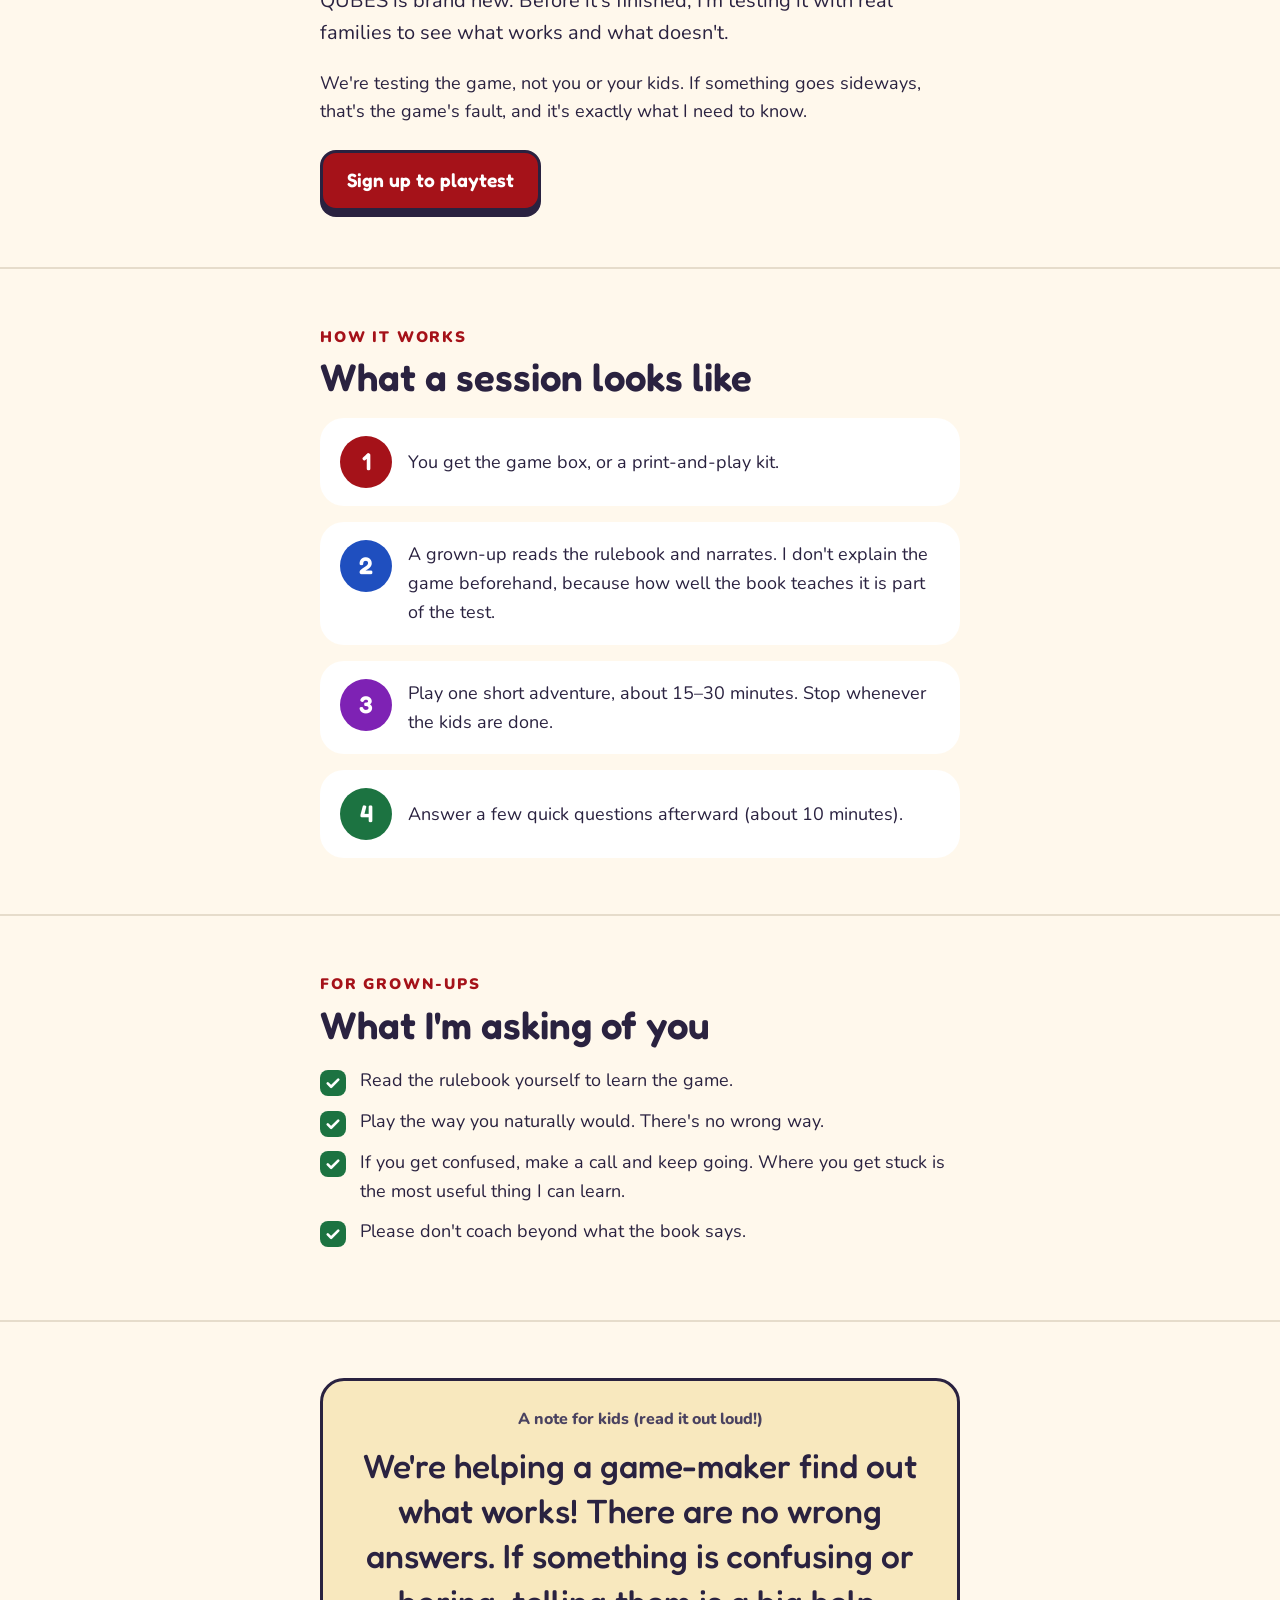
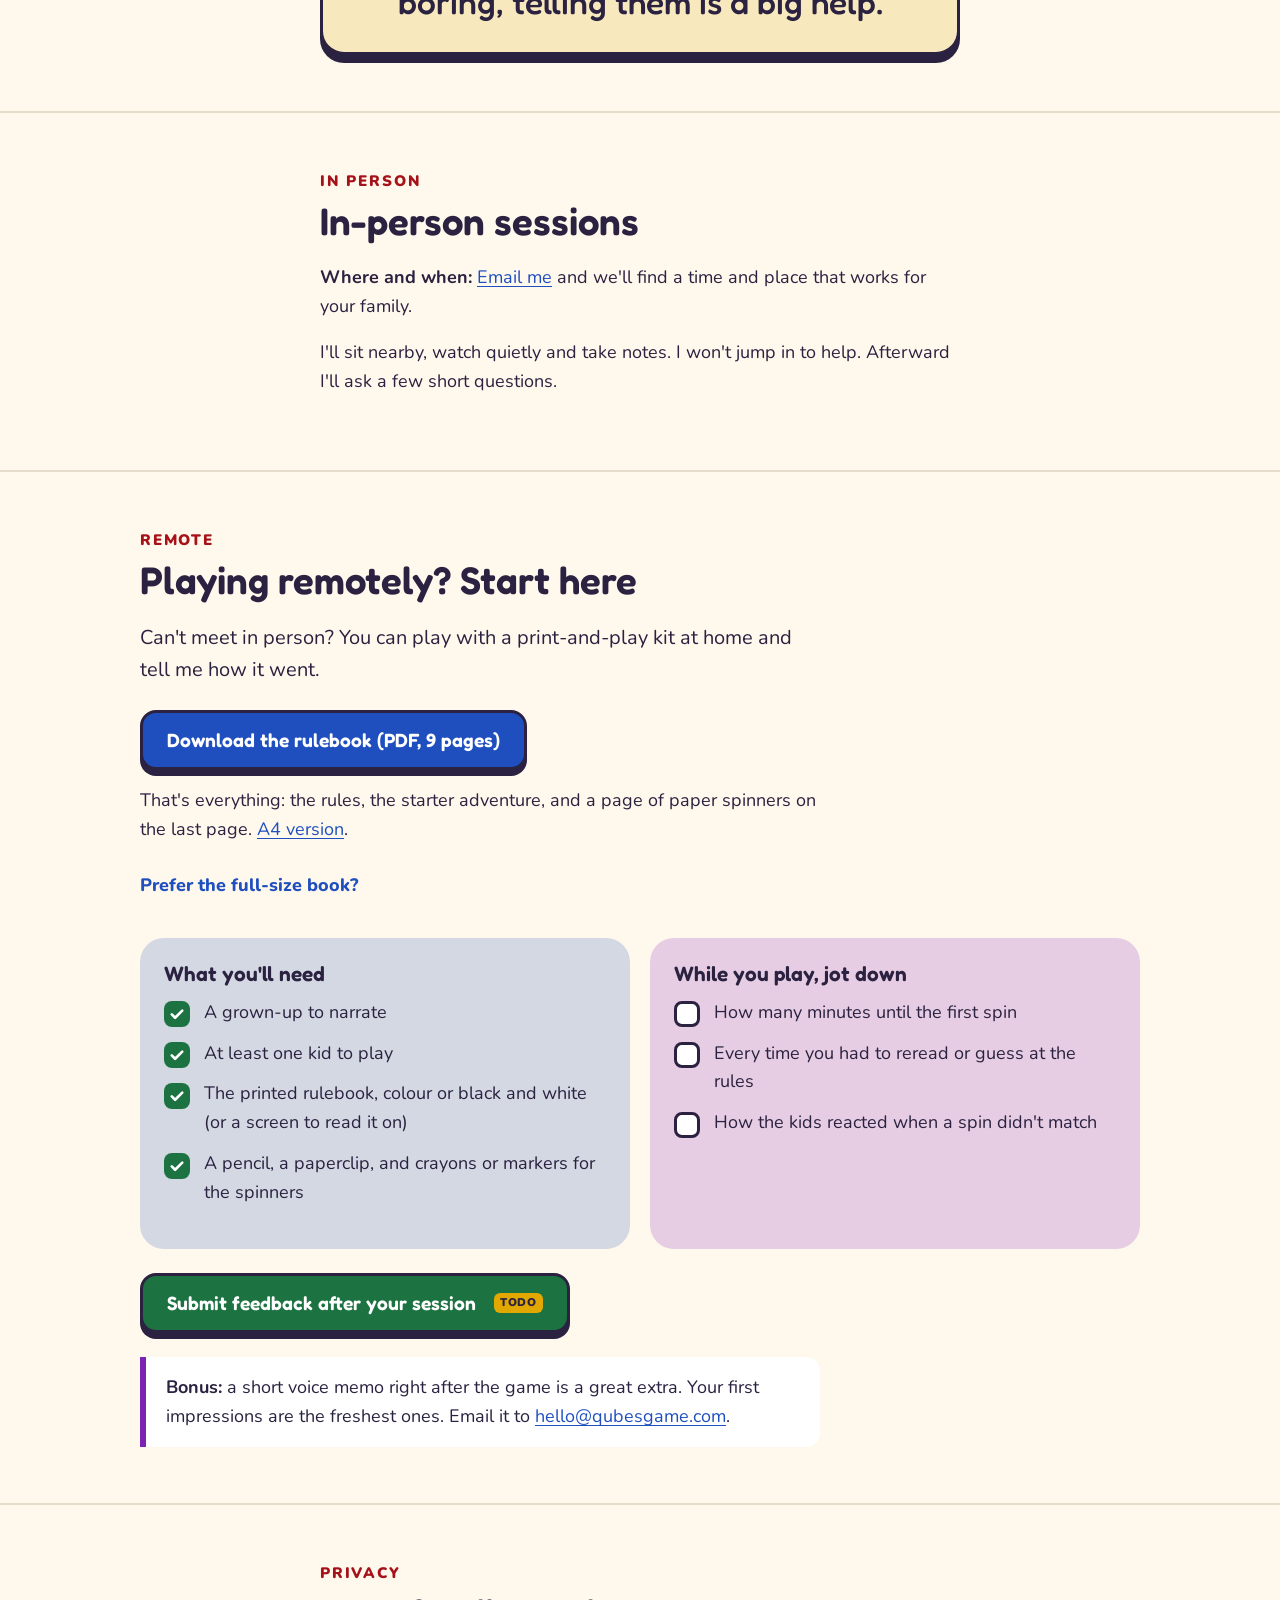
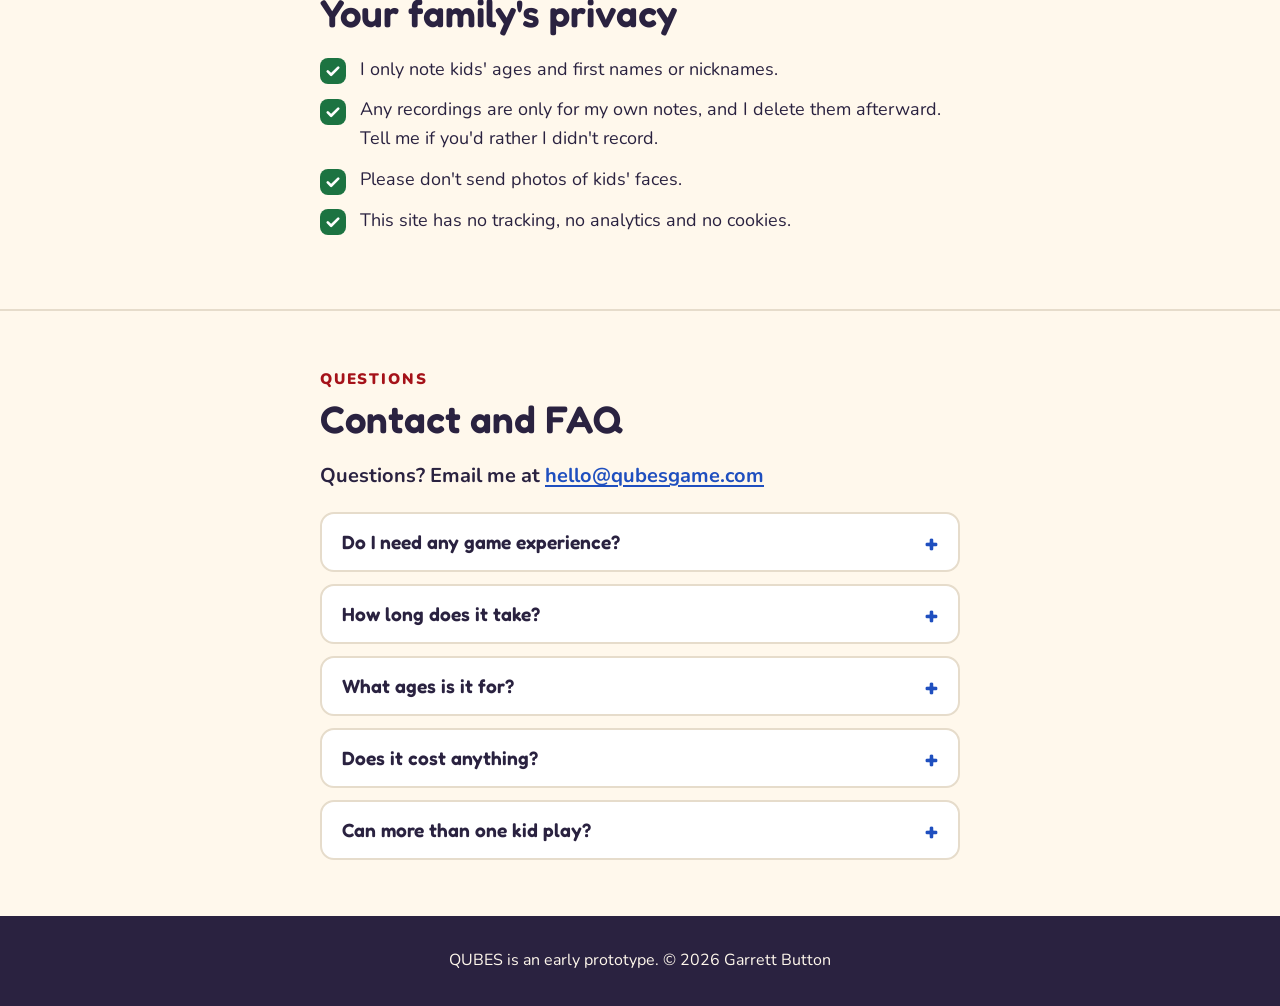
==== commit 4ebe888e: "Fill in-person contact, cost (free) and footer name Co-Authored-By: Claude Opus 5.5 <noreply@anthrop" ====
--- a/index.html
+++ b/index.html
@@ -14,9 +14,9 @@
     cubes photo              done: assets/cubes.jpg
     CONTACT_EMAIL            done: hello@qubesgame.com (Cloudflare Email Routing)
     SITE_URL                 done: https://qubesgame.com
-    [LOCATION / AVAILABILITY]  where and when in-person sessions happen
-    [FREE / THANK-YOU GIFT]  what testers get / whether it costs anything
-    [YOUR NAME]              your name for the footer
+    [LOCATION / AVAILABILITY]  done: "email me" (hello@qubesgame.com)
+    [FREE / THANK-YOU GIFT]  done: free, no gifts
+    [YOUR NAME]              done: Garrett Button
 
     Unfilled links show a yellow "TODO" tag on the page, and bracketed
     text shows with a dashed yellow box, so nothing slips through.
@@ -171,7 +171,7 @@
       <div class="wrap narrow">
         <span class="eyebrow">In person</span>
         <h2>In-person sessions</h2>
-        <p><strong>Where and when:</strong> <span class="todo">[LOCATION / AVAILABILITY]</span></p>
+        <p><strong>Where and when:</strong> <a href="mailto:hello@qubesgame.com">Email me</a> and we'll find a time and place that works for your family.</p>
         <p>I'll sit nearby, watch quietly and take notes. I won't jump in to help. Afterward I'll ask a few short questions.</p>
       </div>
     </section>
@@ -262,7 +262,7 @@
           </details>
           <details>
             <summary>Does it cost anything?</summary>
-            <p><span class="todo">[FREE / THANK-YOU GIFT]</span></p>
+            <p>No. It's free to take part, and there's nothing to buy.</p>
           </details>
           <details>
             <summary>Can more than one kid play?</summary>
@@ -275,7 +275,7 @@
 
   <footer>
     <div class="wrap">
-      <p>QUBES is an early prototype. © 2026 <span class="todo">[YOUR NAME]</span></p>
+      <p>QUBES is an early prototype. © 2026 Garrett Button</p>
     </div>
   </footer>
 </body>
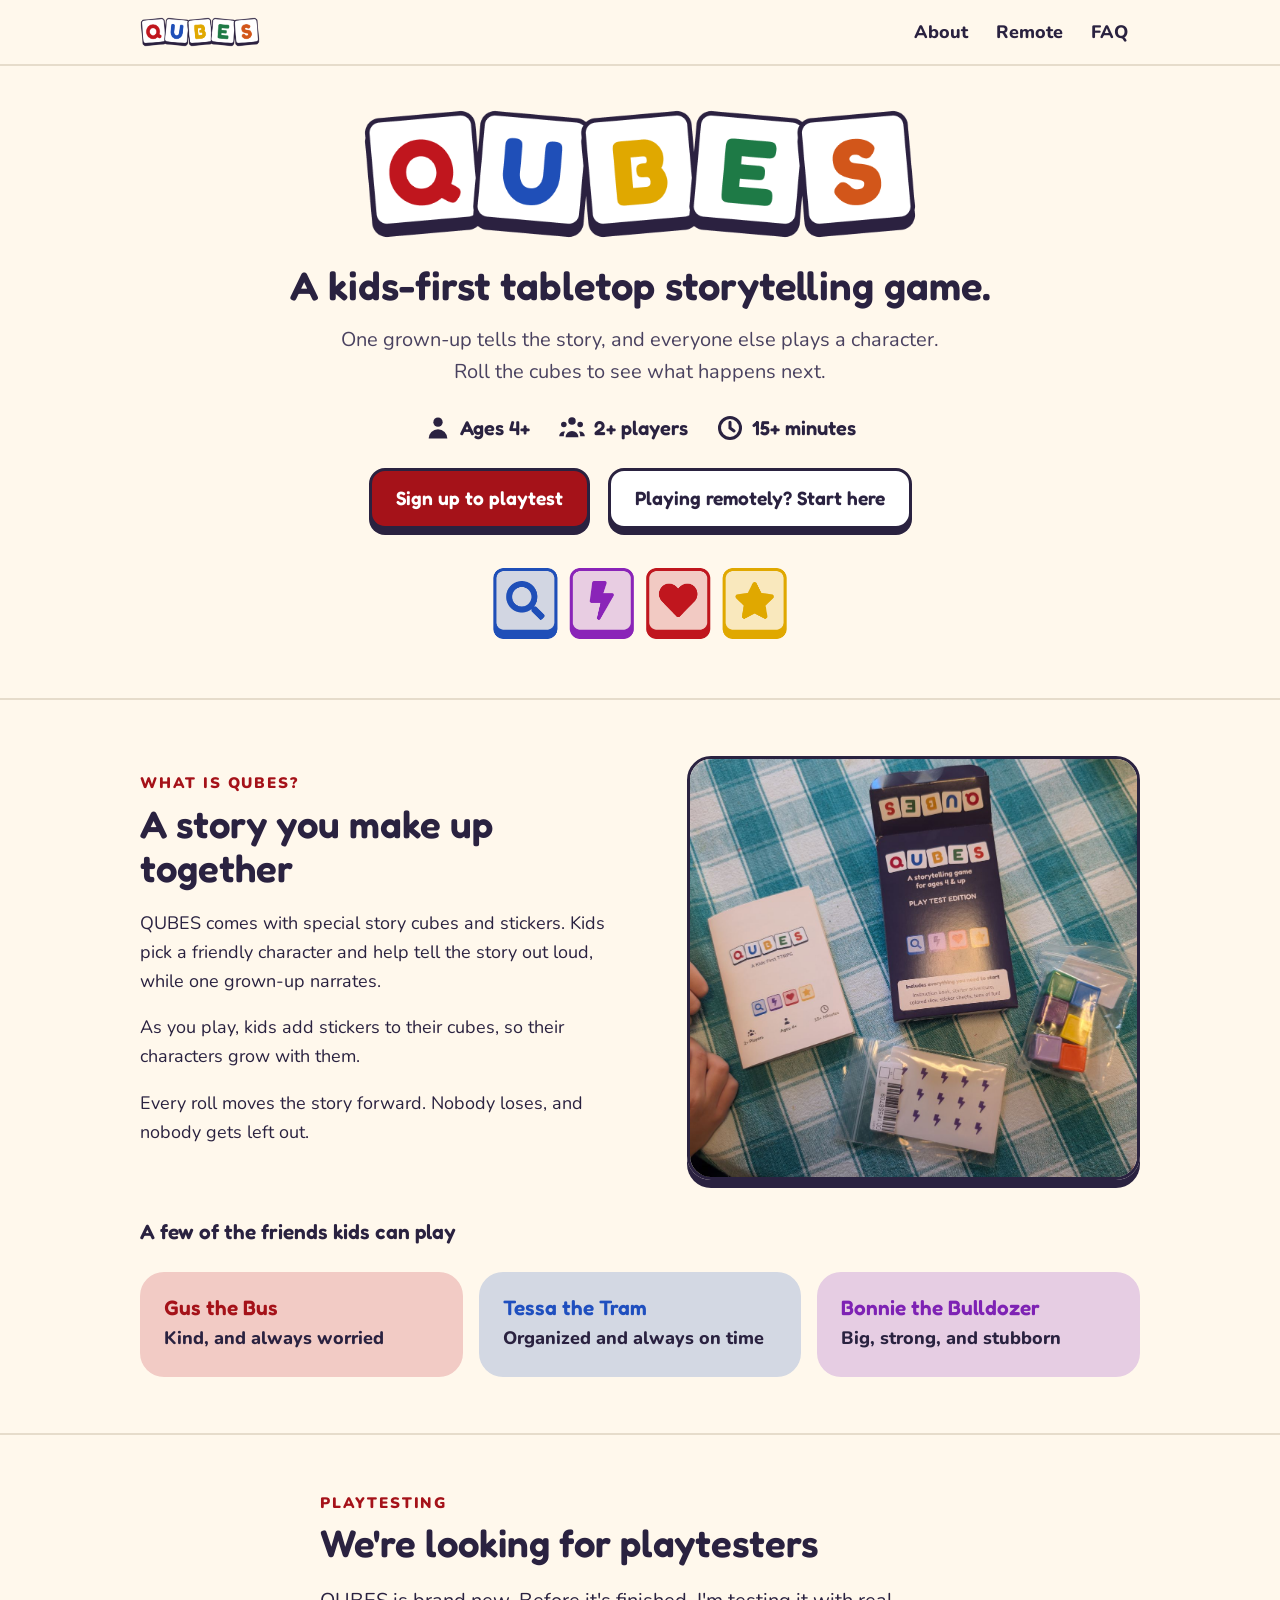
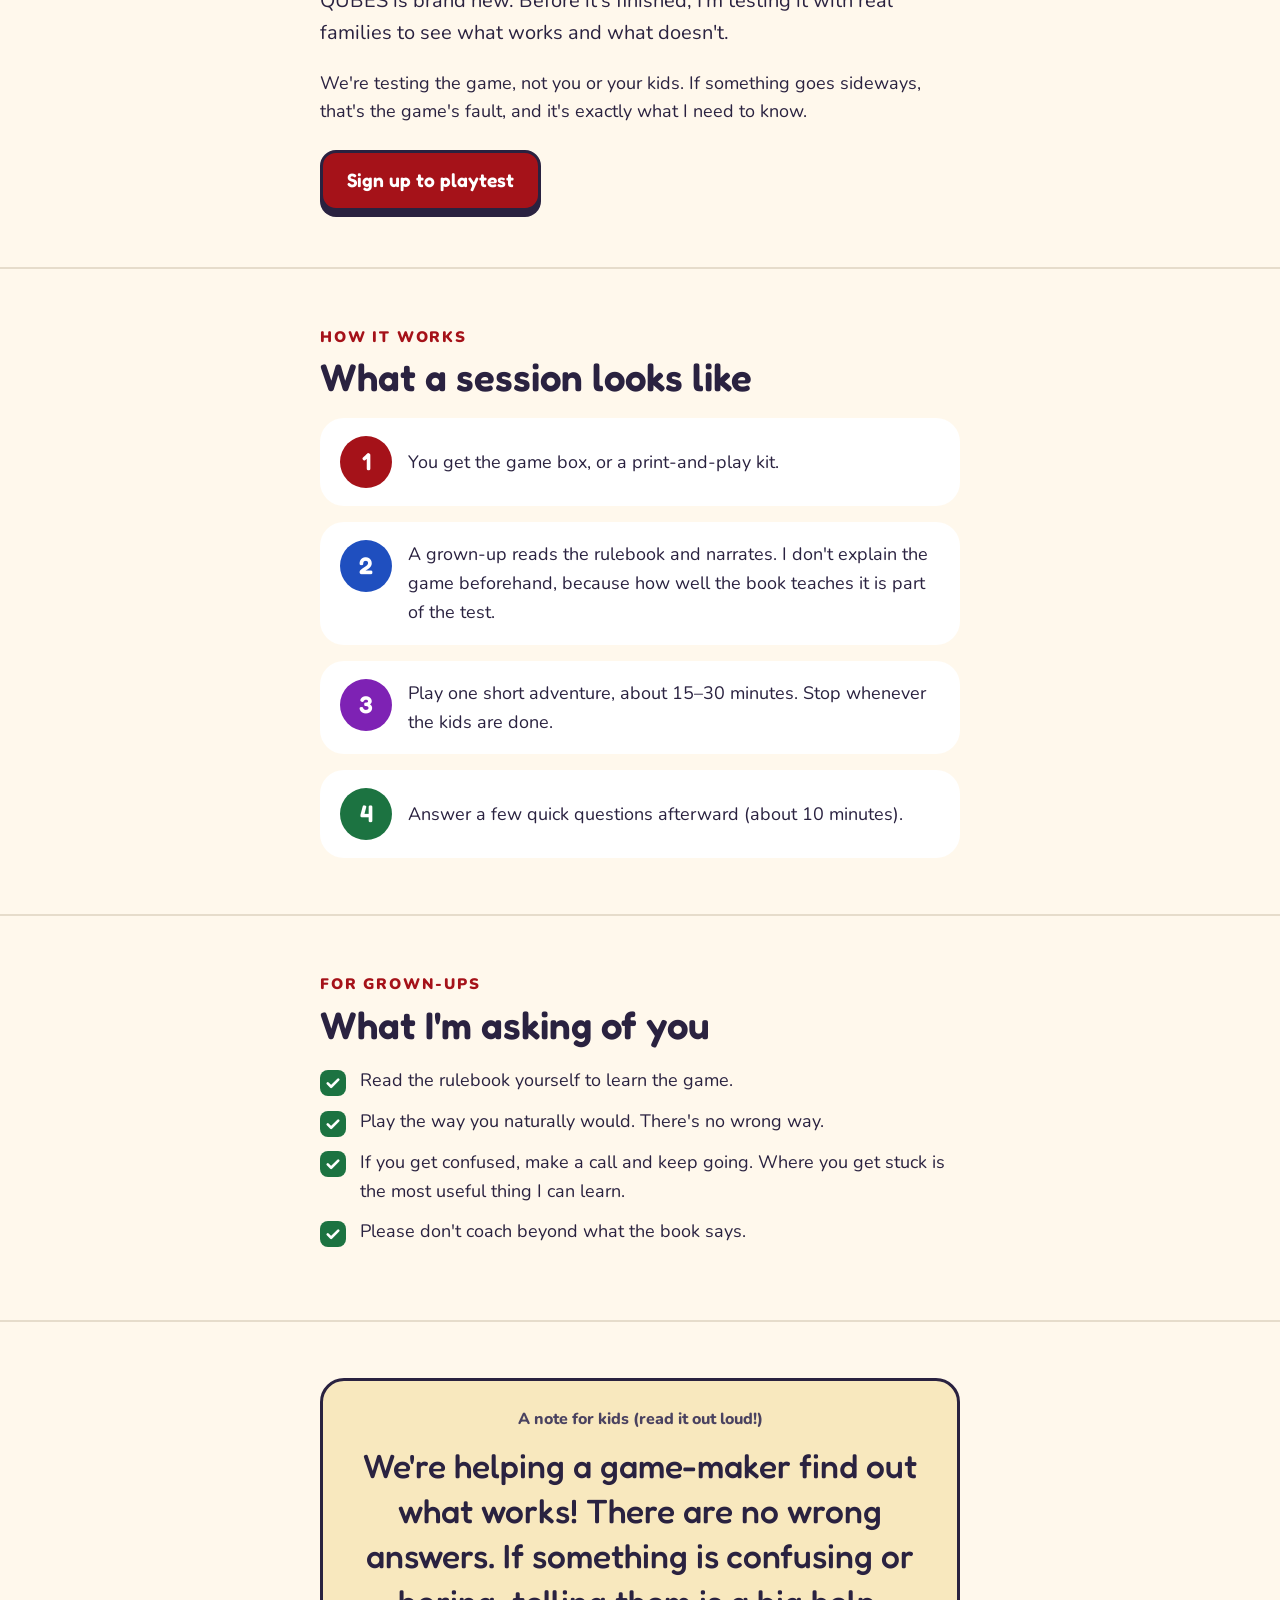
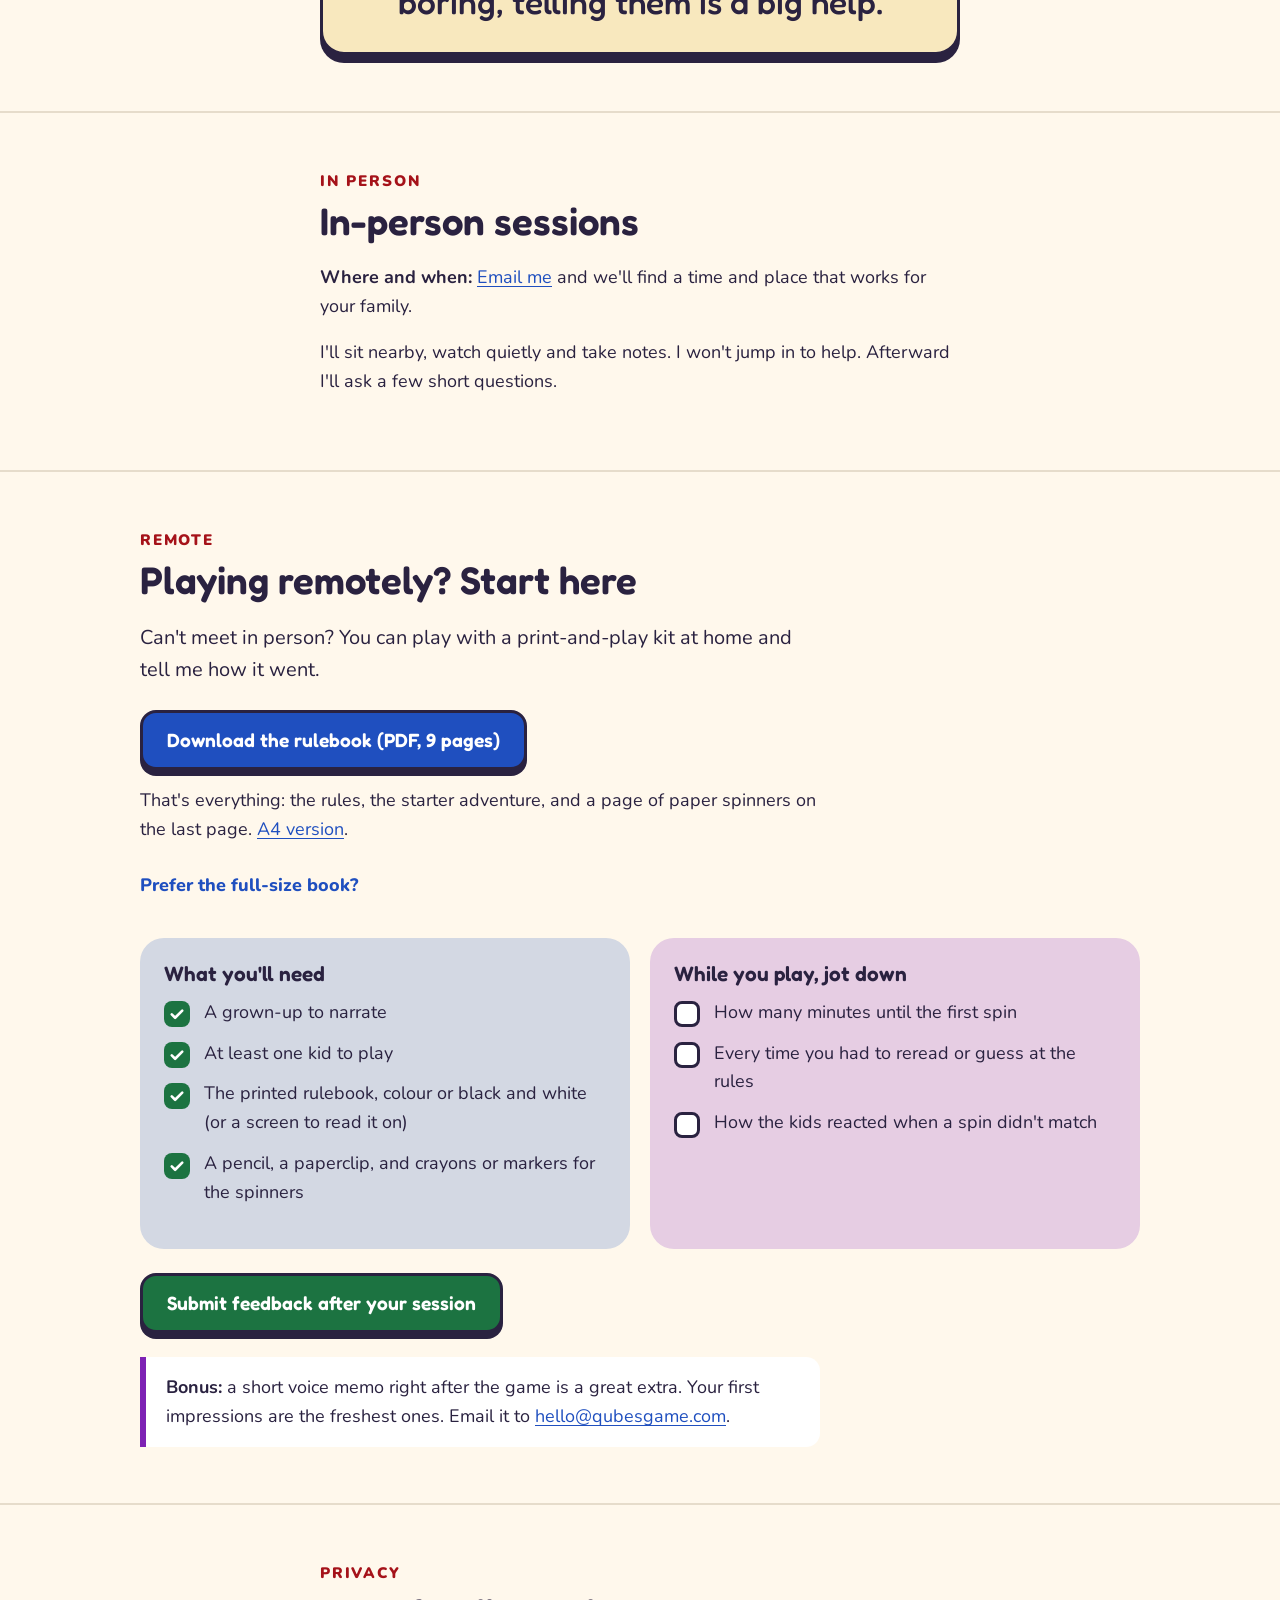
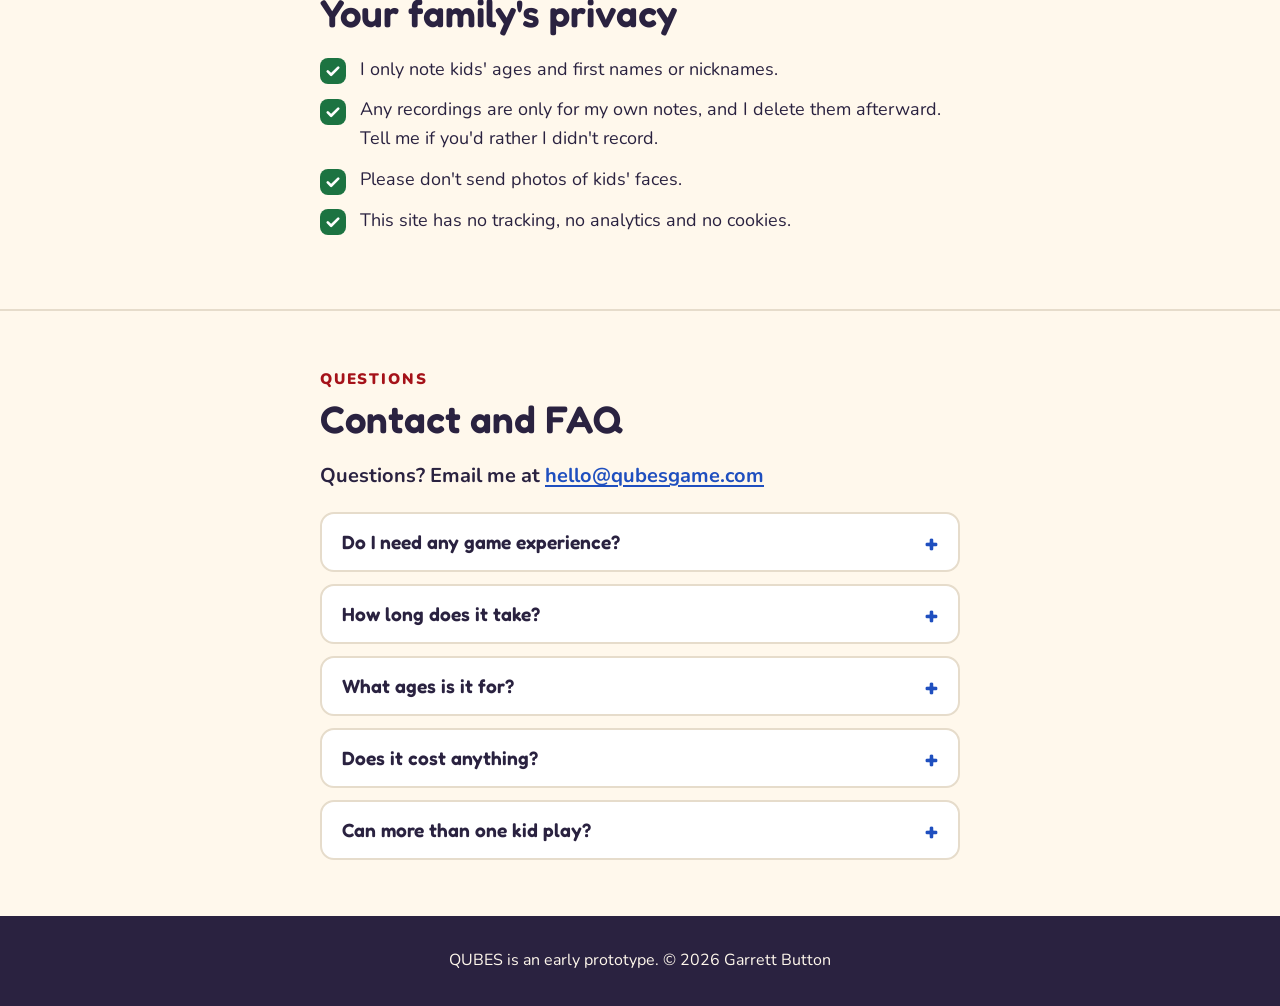
==== commit 187a5058: "Link feedback button to the Google Form Co-Authored-By: Claude Opus 5.5 <noreply@anthropic.com>" ====
--- a/index.html
+++ b/index.html
@@ -8,7 +8,7 @@
     PLACEHOLDERS TO FILL IN (search this file for each token)
     ------------------------------------------------------------
     SIGNUP_FORM_URL          done: https://forms.gle/jYykqNi9DFmof7pL7
-    FEEDBACK_FORM_URL        link to the post-session feedback form
+    FEEDBACK_FORM_URL        done: https://forms.gle/17asFQ3QQQjMHTze9
     PRINT_AND_PLAY_PDF_URL   done: downloads/ (built from rules/, see README)
     CUBE_TEMPLATE_URL        done: downloads/qubes-spinners-*.pdf
     cubes photo              done: assets/cubes.jpg
@@ -217,7 +217,7 @@
         </div>
 
         <div class="btn-row">
-          <a class="btn btn-green" href="FEEDBACK_FORM_URL">Submit feedback after your session</a>
+          <a class="btn btn-green" href="https://forms.gle/17asFQ3QQQjMHTze9">Submit feedback after your session</a>
         </div>
 
         <div class="note narrow">
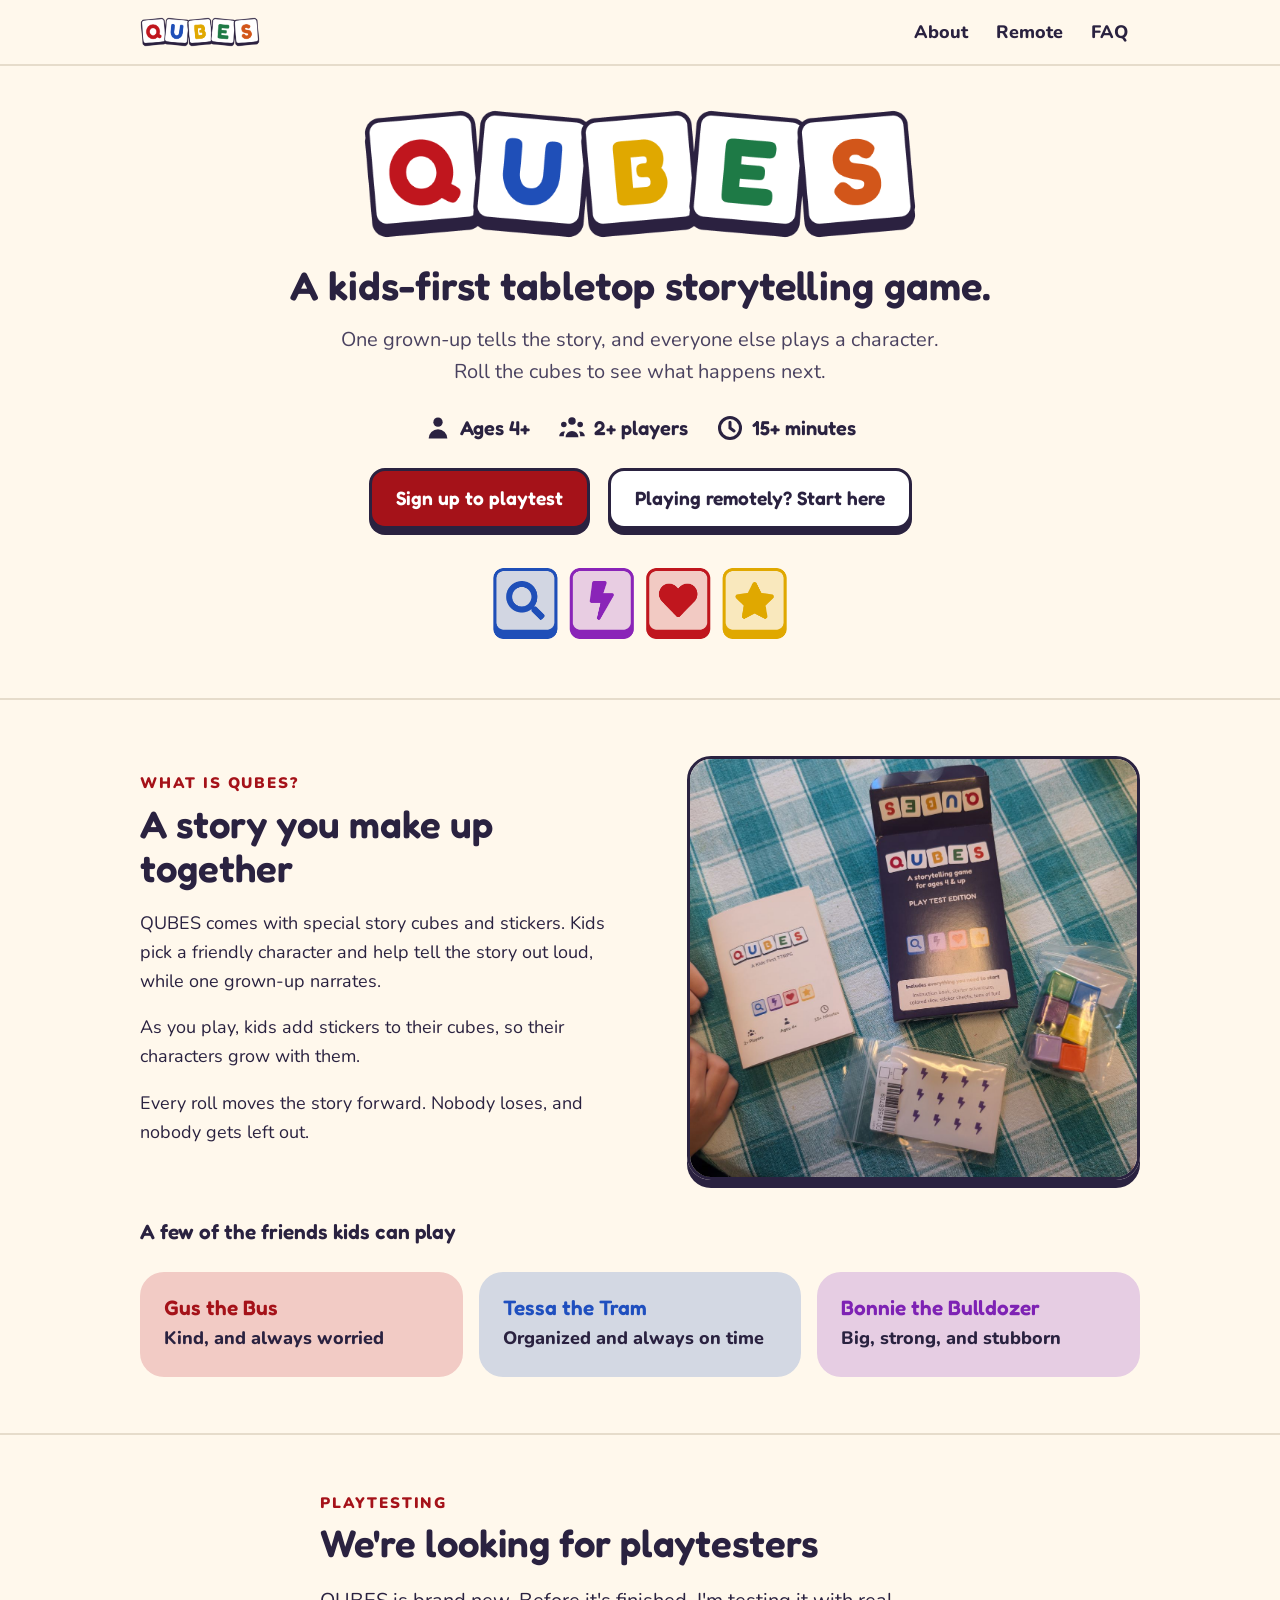
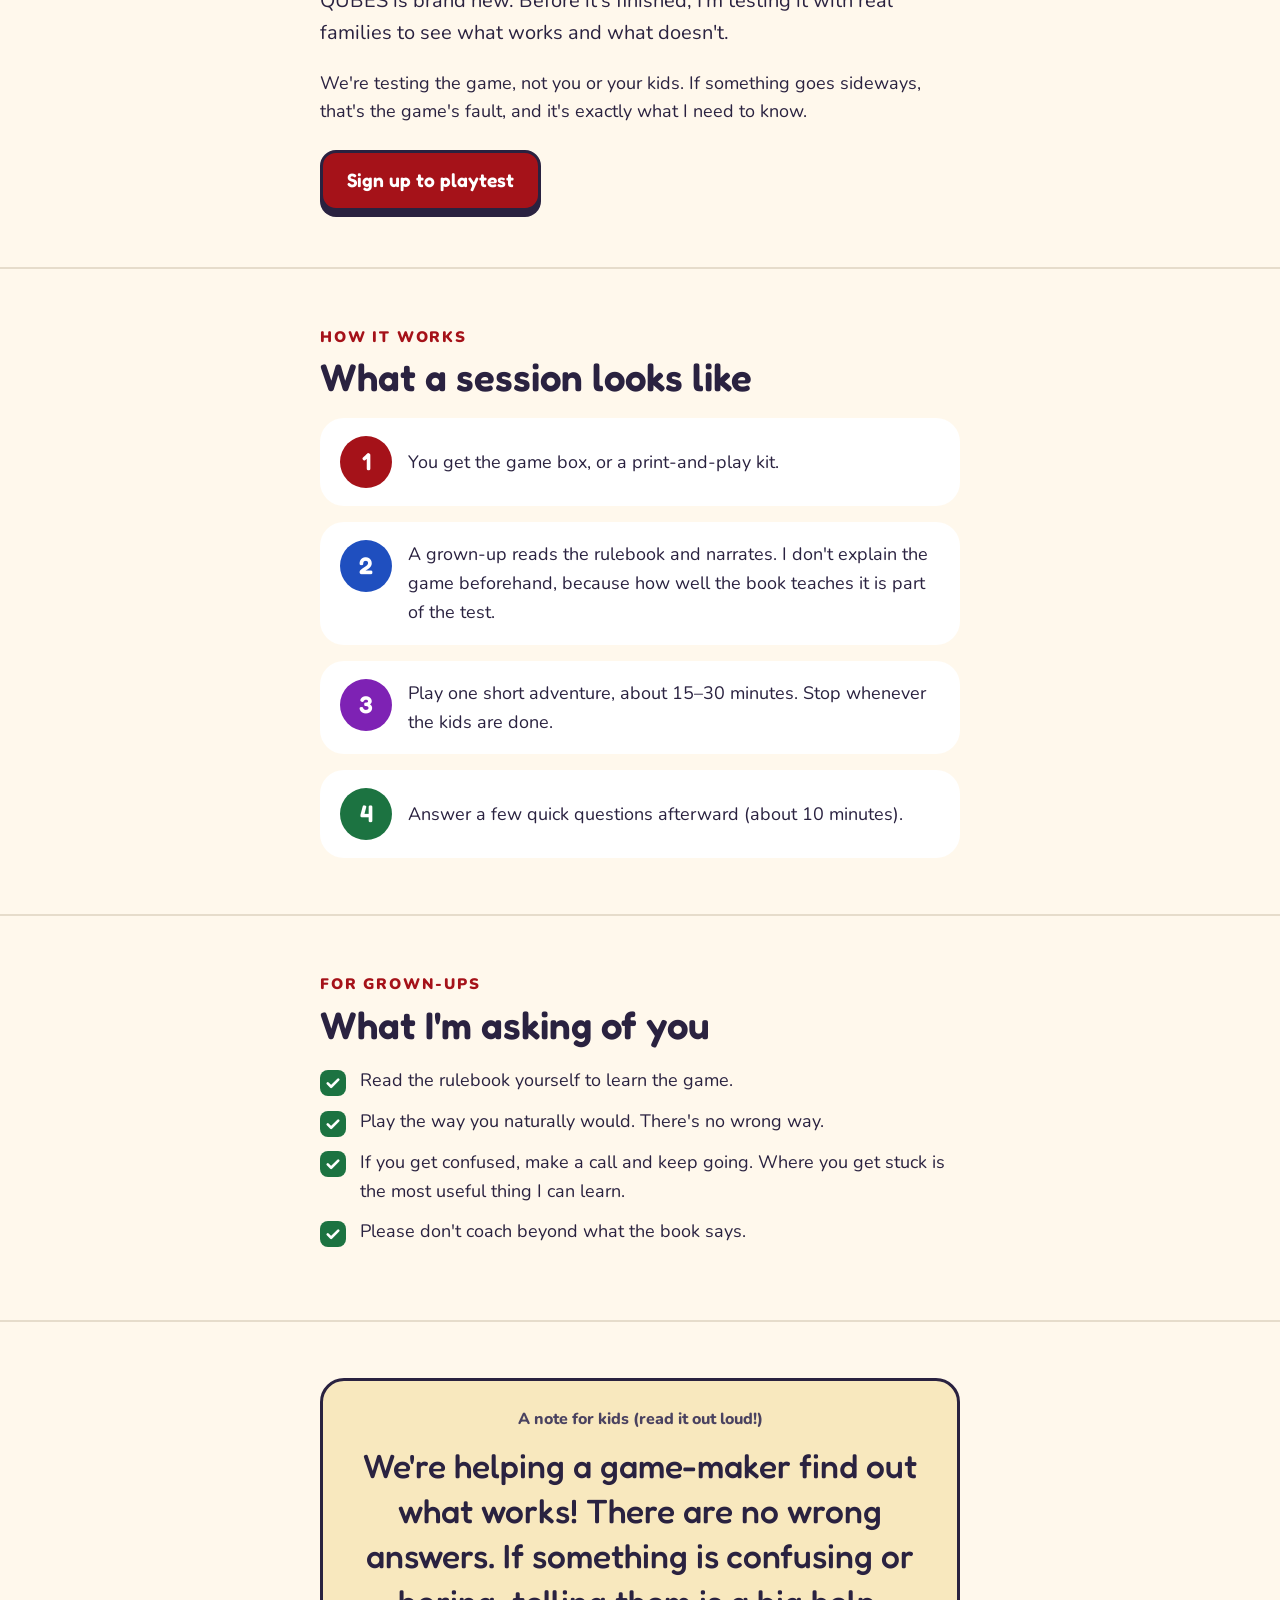
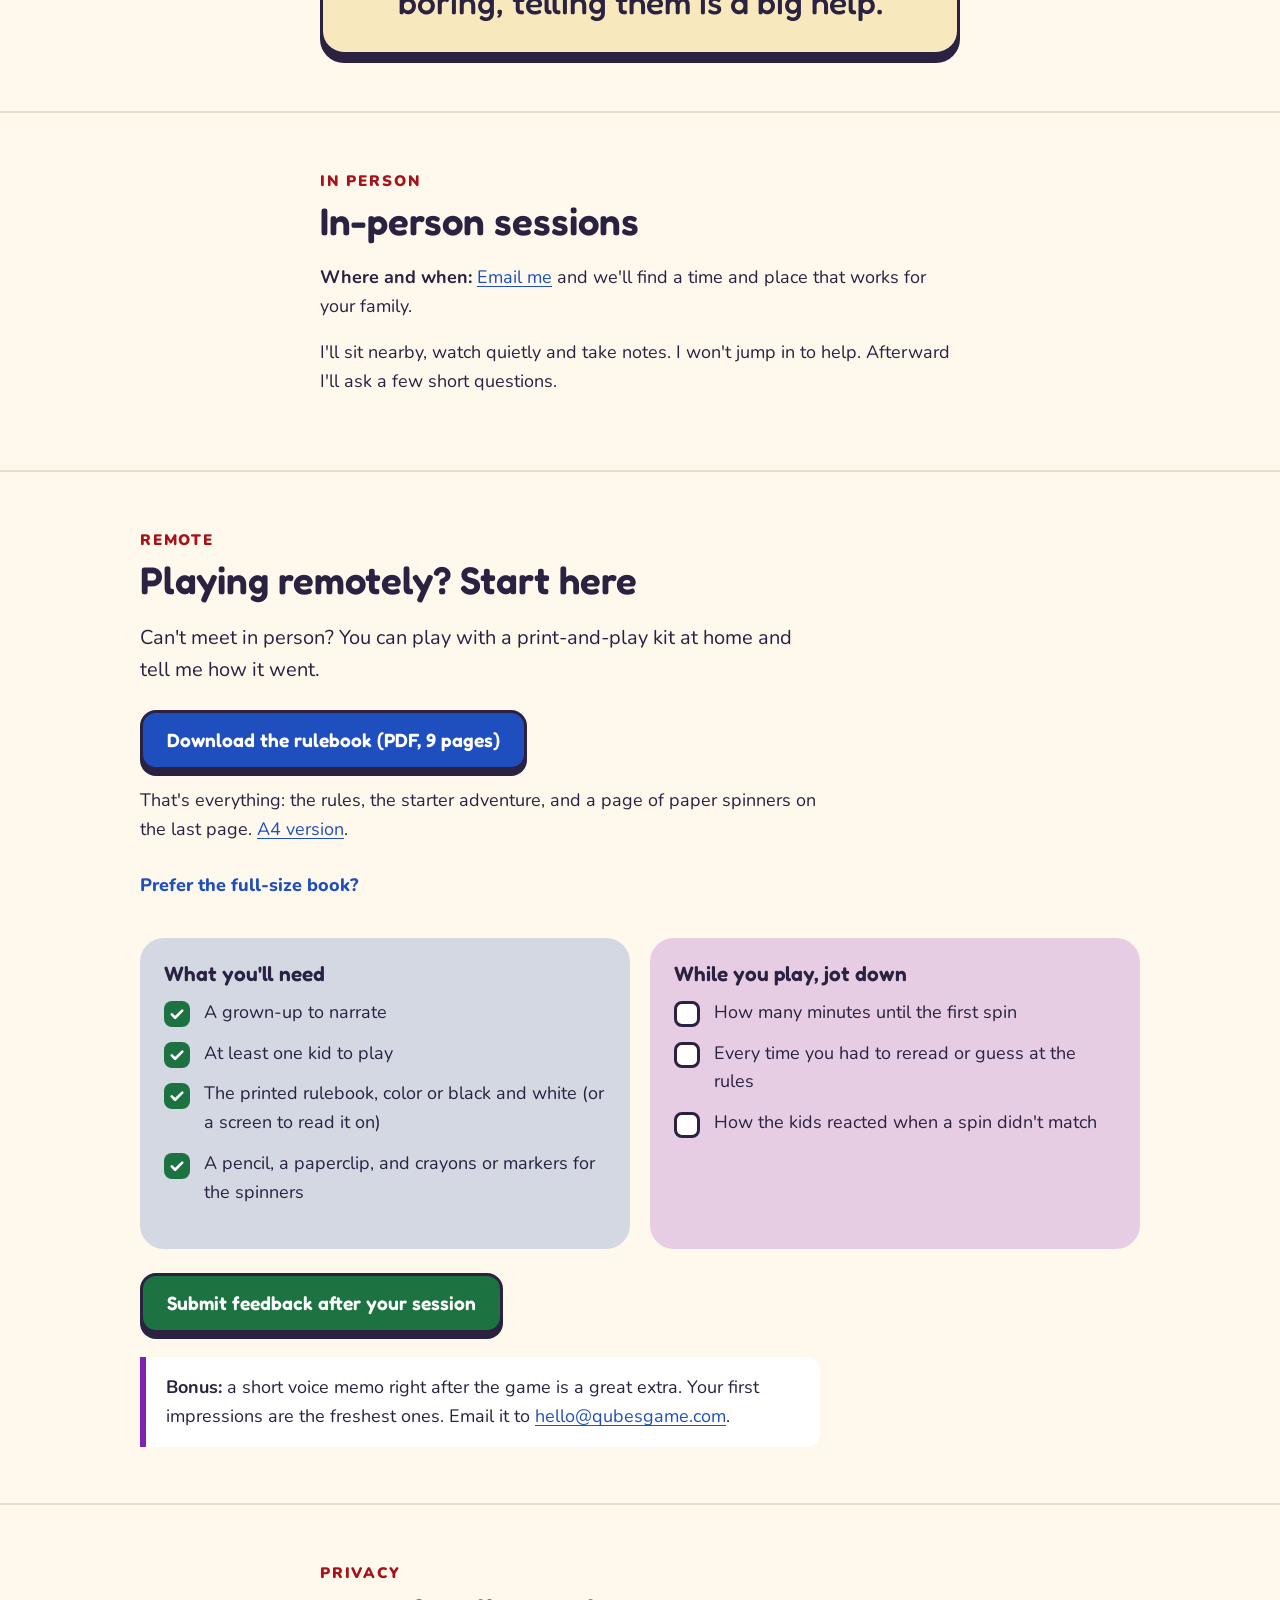
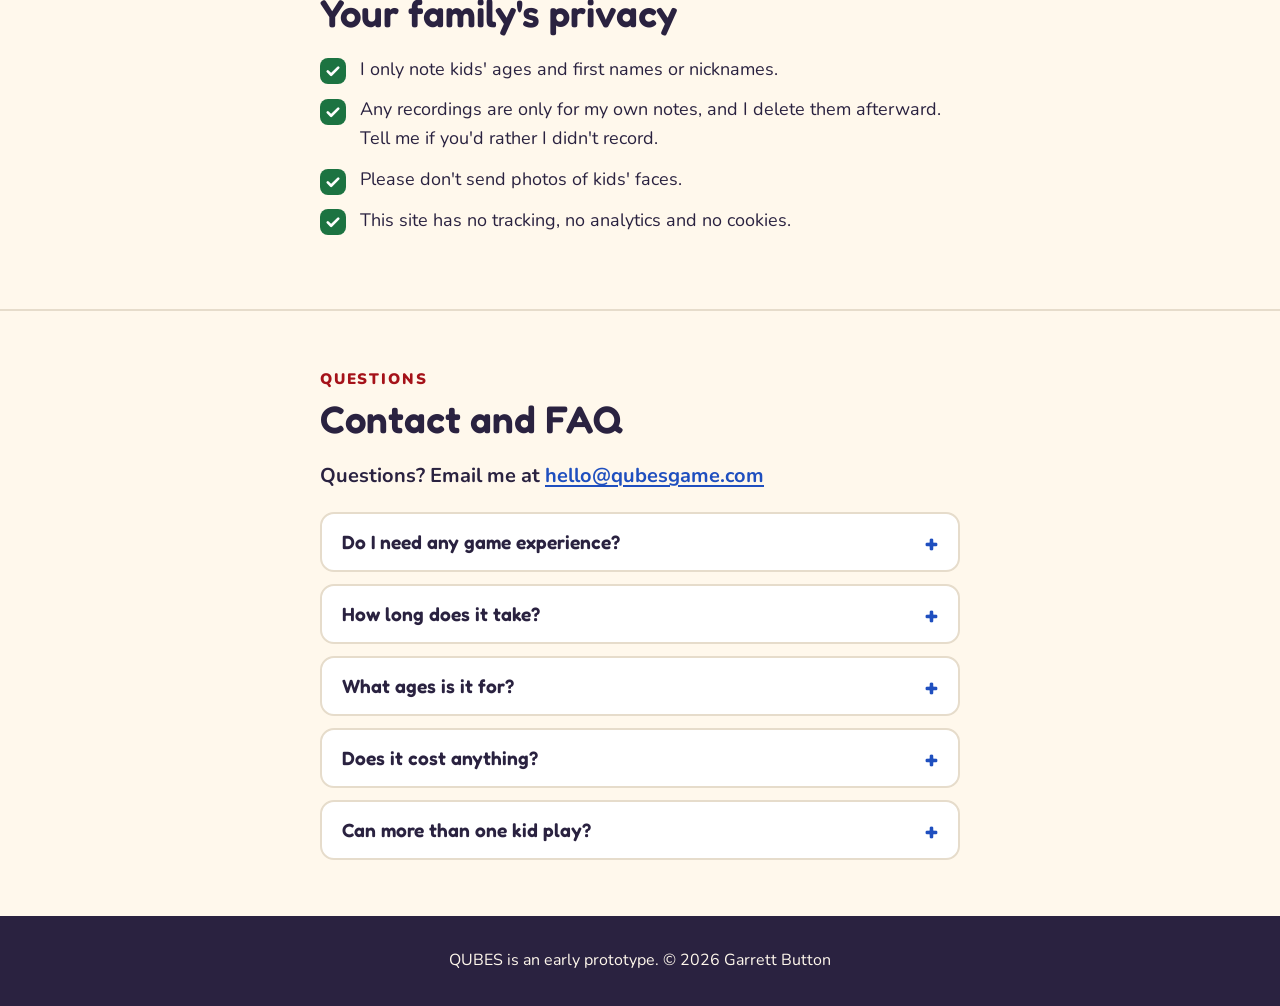
==== commit 18590dbc: "Use American English spelling (color, colorful, gray) Co-Authored-By: Claude Opus 5.5 <noreply@anthr" ====
--- a/index.html
+++ b/index.html
@@ -33,7 +33,7 @@
   <meta property="og:image" content="https://qubesgame.com/assets/og-image.png">
   <meta property="og:image:width" content="1200">
   <meta property="og:image:height" content="630">
-  <meta property="og:image:alt" content="The QUBES logo: five letter tiles above four colourful symbol cubes.">
+  <meta property="og:image:alt" content="The QUBES logo: five letter tiles above four colorful symbol cubes.">
   <meta name="twitter:card" content="summary_large_image">
 
   <link rel="icon" type="image/png" sizes="32x32" href="assets/favicon-32.png">
@@ -202,7 +202,7 @@
             <ul class="ticks">
               <li>A grown-up to narrate</li>
               <li>At least one kid to play</li>
-              <li>The printed rulebook, colour or black and white (or a screen to read it on)</li>
+              <li>The printed rulebook, color or black and white (or a screen to read it on)</li>
               <li>A pencil, a paperclip, and crayons or markers for the spinners</li>
             </ul>
           </div>
--- a/style.css
+++ b/style.css
@@ -22,12 +22,12 @@
   --ink-2: #4a4260;
   --line: #e6dccb;
 
-  /* Symbol colours (text-safe on cream and on their pastels) */
+  /* Symbol colors (text-safe on cream and on their pastels) */
   --red: #a51219;
   --blue: #1f4fbf;
   --purple: #7e22b4;
   --green: #1c7341;
-  /* Fill-only colours (too light for text) */
+  /* Fill-only colors (too light for text) */
   --yellow: #e3a800;
   --orange: #d4561a;
 
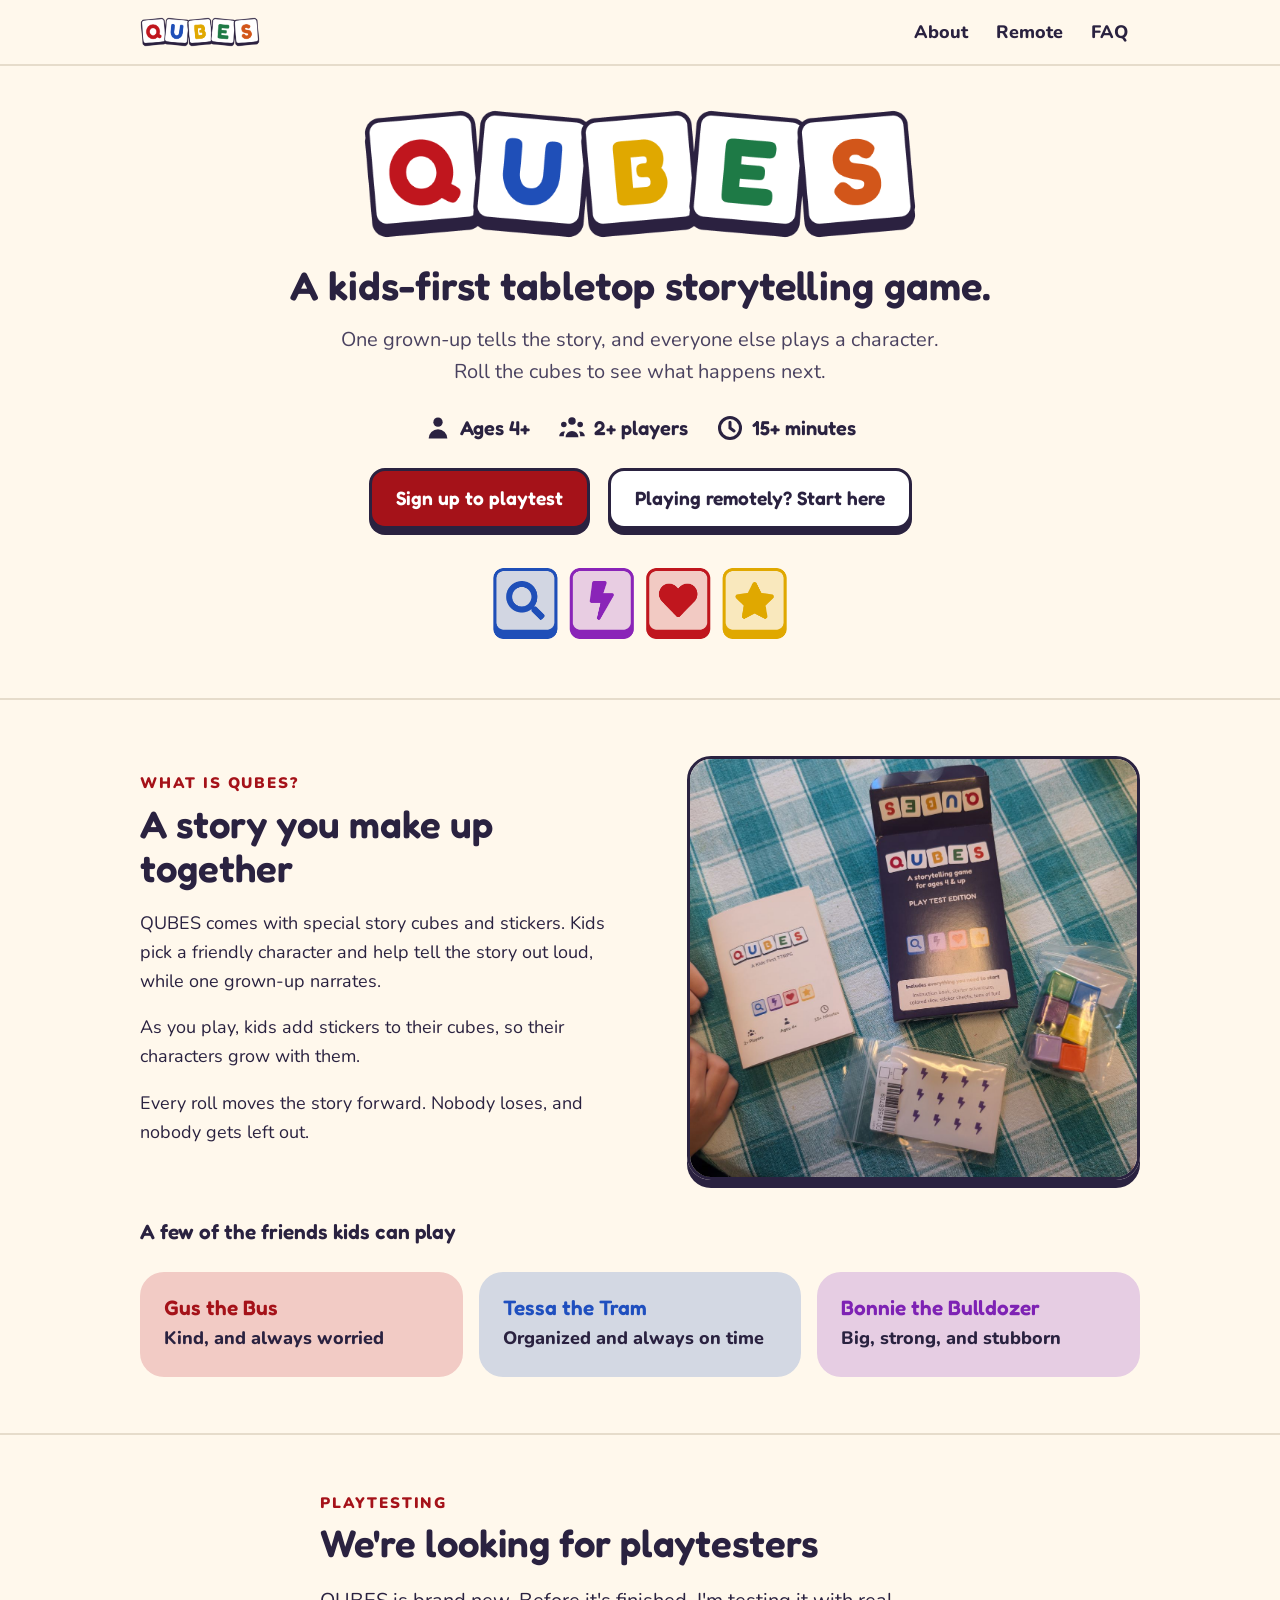
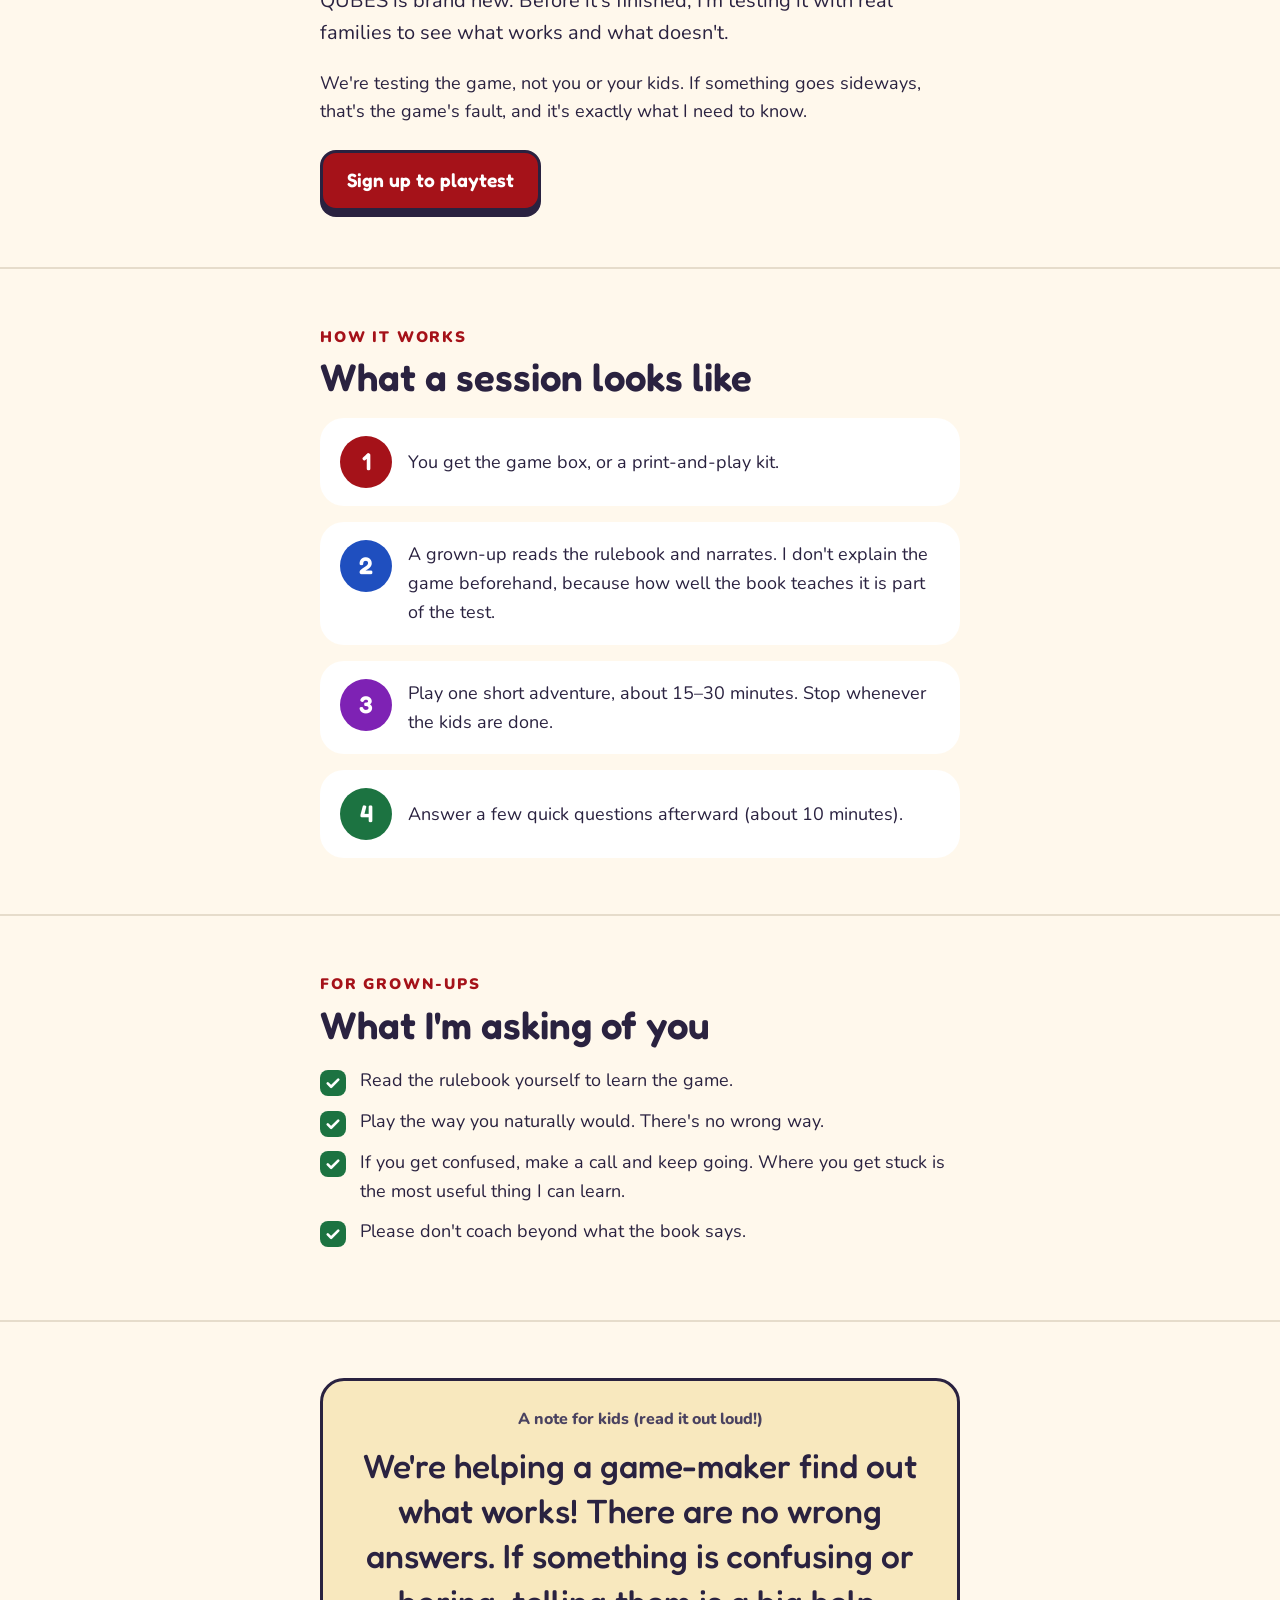
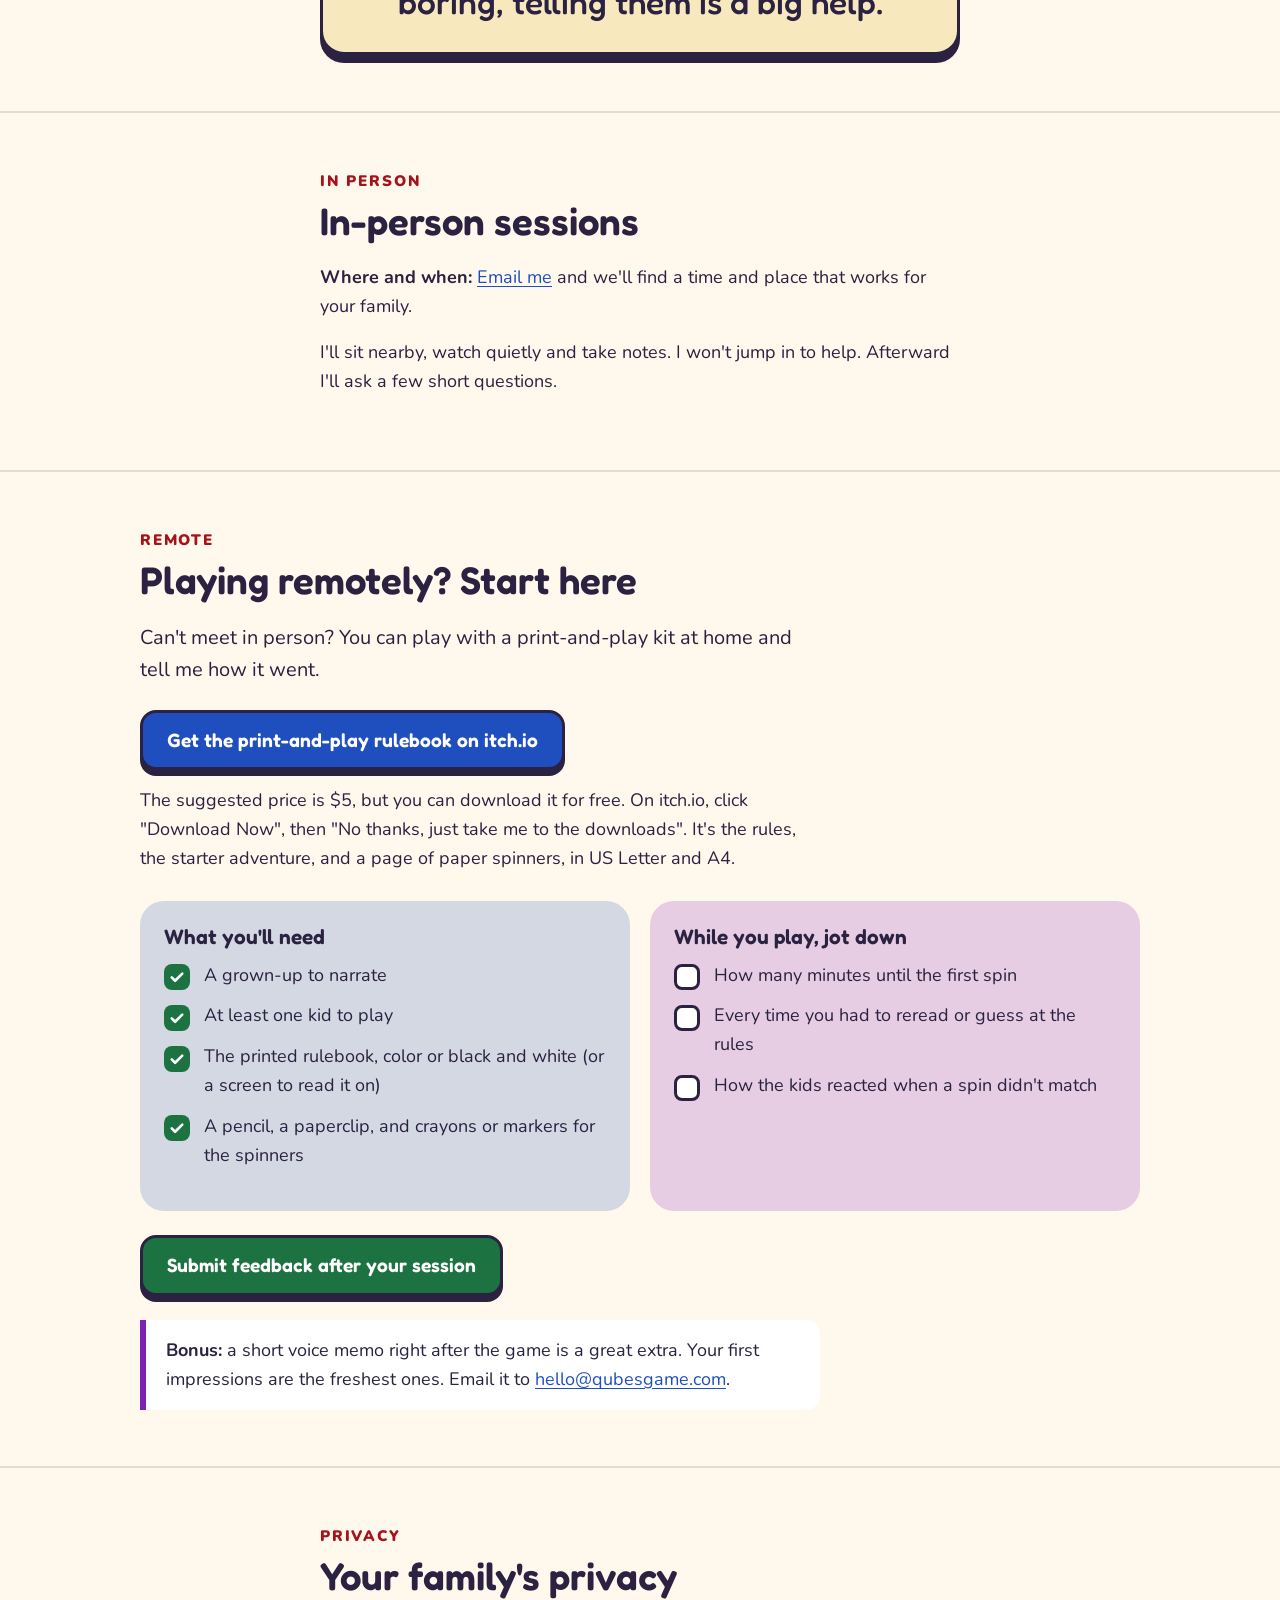
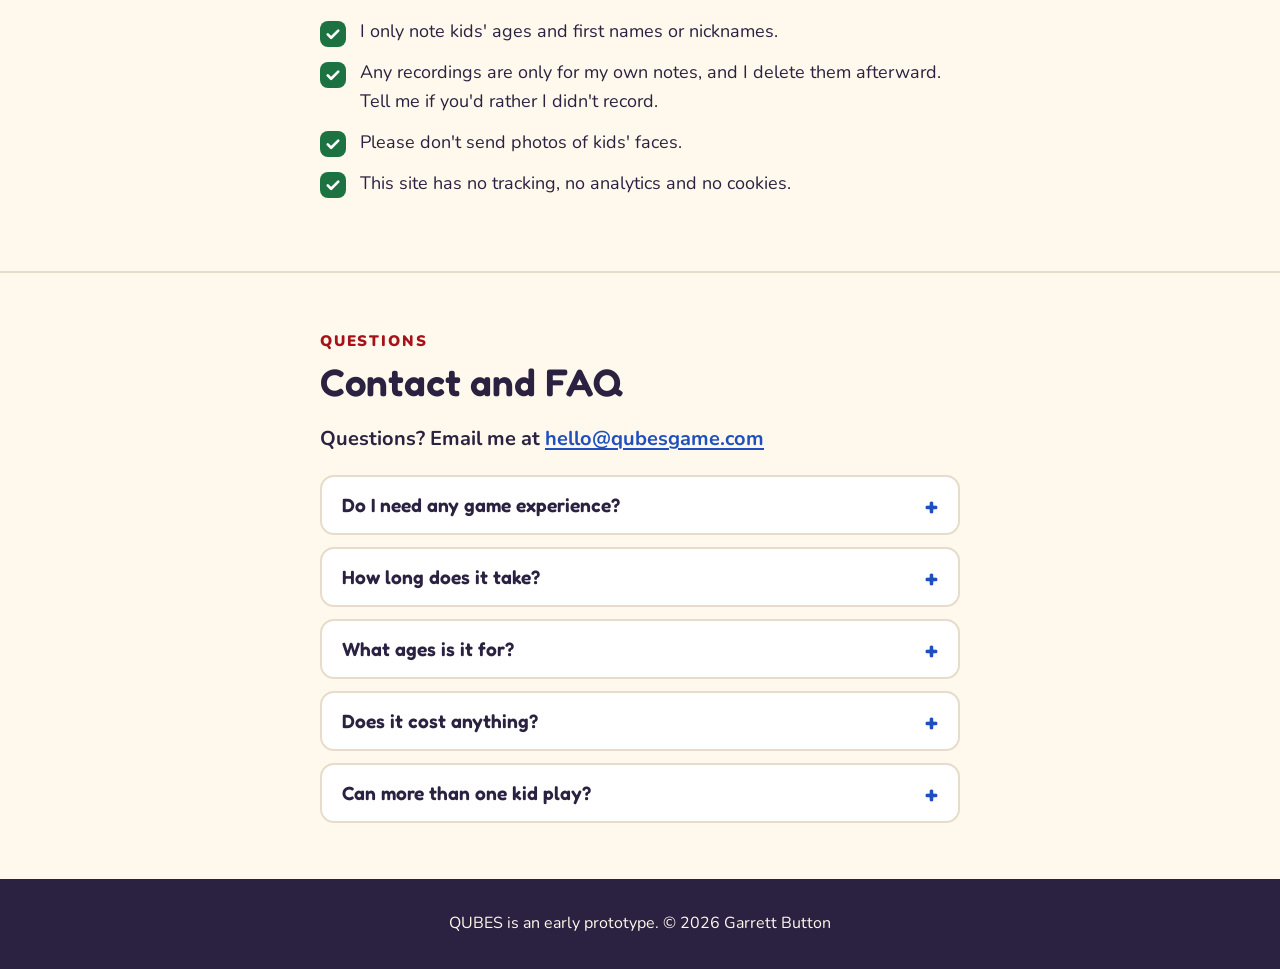
==== commit b0ad724d: "Send print-and-play downloads to itch.io (suggested $5, free option) Co-Authored-By: Claude Opus 5.5" ====
--- a/index.html
+++ b/index.html
@@ -9,13 +9,13 @@
     ------------------------------------------------------------
     SIGNUP_FORM_URL          done: https://forms.gle/jYykqNi9DFmof7pL7
     FEEDBACK_FORM_URL        done: https://forms.gle/17asFQ3QQQjMHTze9
-    PRINT_AND_PLAY_PDF_URL   done: downloads/ (built from rules/, see README)
+    PRINT_AND_PLAY_PDF_URL   done: https://gbutton.itch.io/qubes (suggested $5, free option; PDFs built from rules/, see README)
     CUBE_TEMPLATE_URL        done: downloads/qubes-spinners-*.pdf
     cubes photo              done: assets/cubes.jpg
     CONTACT_EMAIL            done: hello@qubesgame.com (Cloudflare Email Routing)
     SITE_URL                 done: https://qubesgame.com
     [LOCATION / AVAILABILITY]  done: "email me" (hello@qubesgame.com)
-    [FREE / THANK-YOU GIFT]  done: free, no gifts
+    [FREE / THANK-YOU GIFT]  done: free to take part, no gifts
     [YOUR NAME]              done: Garrett Button
 
     Unfilled links show a yellow "TODO" tag on the page, and bracketed
@@ -184,17 +184,9 @@
         <p class="lead narrow">Can't meet in person? You can play with a print-and-play kit at home and tell me how it went.</p>
 
         <div class="btn-row">
-          <a class="btn btn-blue" href="downloads/qubes-rulebook-compact-letter.pdf">Download the rulebook (PDF, 9 pages)</a>
-        </div>
-        <p class="narrow" style="margin-top:1rem">That's everything: the rules, the starter adventure, and a page of paper spinners on the last page. <a href="downloads/qubes-rulebook-compact-a4.pdf">A4 version</a>.</p>
-        <details class="more-downloads narrow">
-          <summary>Prefer the full-size book?</summary>
-          <ul>
-            <li>Two pages per sheet, 10 landscape sheets: <a href="downloads/qubes-rulebook-2up-letter.pdf">Letter</a> · <a href="downloads/qubes-rulebook-2up-a4.pdf">A4</a>. Print the spinners too: <a href="downloads/qubes-spinners-letter.pdf">Letter</a> · <a href="downloads/qubes-spinners-a4.pdf">A4</a>.</li>
-            <li>One page per sheet, 22 pages with spinners: <a href="downloads/qubes-print-and-play-letter.pdf">Letter</a> · <a href="downloads/qubes-print-and-play-a4.pdf">A4</a>.</li>
-            <li>Or read and print it in your browser: <a href="rules/compact.html">compact</a> · <a href="rules/">full</a>.</li>
-          </ul>
-        </details>
+          <a class="btn btn-blue" href="https://gbutton.itch.io/qubes">Get the print-and-play rulebook on itch.io</a>
+        </div>
+        <p class="narrow" style="margin-top:1rem">The suggested price is $5, but you can download it for free. On itch.io, click "Download Now", then "No thanks, just take me to the downloads". It's the rules, the starter adventure, and a page of paper spinners, in US Letter and A4.</p>
 
         <div class="remote-grid">
           <div class="card blue">
@@ -262,7 +254,7 @@
           </details>
           <details>
             <summary>Does it cost anything?</summary>
-            <p>No. It's free to take part, and there's nothing to buy.</p>
+            <p>No. It's free to take part. The print-and-play rulebook has a suggested price of $5 on itch.io, but you can download it for free.</p>
           </details>
           <details>
             <summary>Can more than one kid play?</summary>
--- a/style.css
+++ b/style.css
@@ -438,6 +438,3 @@
 footer .todo { background: transparent; color: var(--cream); border-color: var(--yellow); }
 
 .photo { width: 100%; border-radius: var(--radius); border: 3px solid var(--ink); box-shadow: 0 8px 0 var(--ink); }
-.more-downloads { margin-top: 0.5rem; }
-.more-downloads summary { cursor: pointer; min-height: 48px; display: flex; align-items: center; font-weight: 800; color: var(--blue); }
-.more-downloads ul { margin: 0 0 0.5rem; padding-left: 1.2em; display: grid; gap: 0.5rem; }
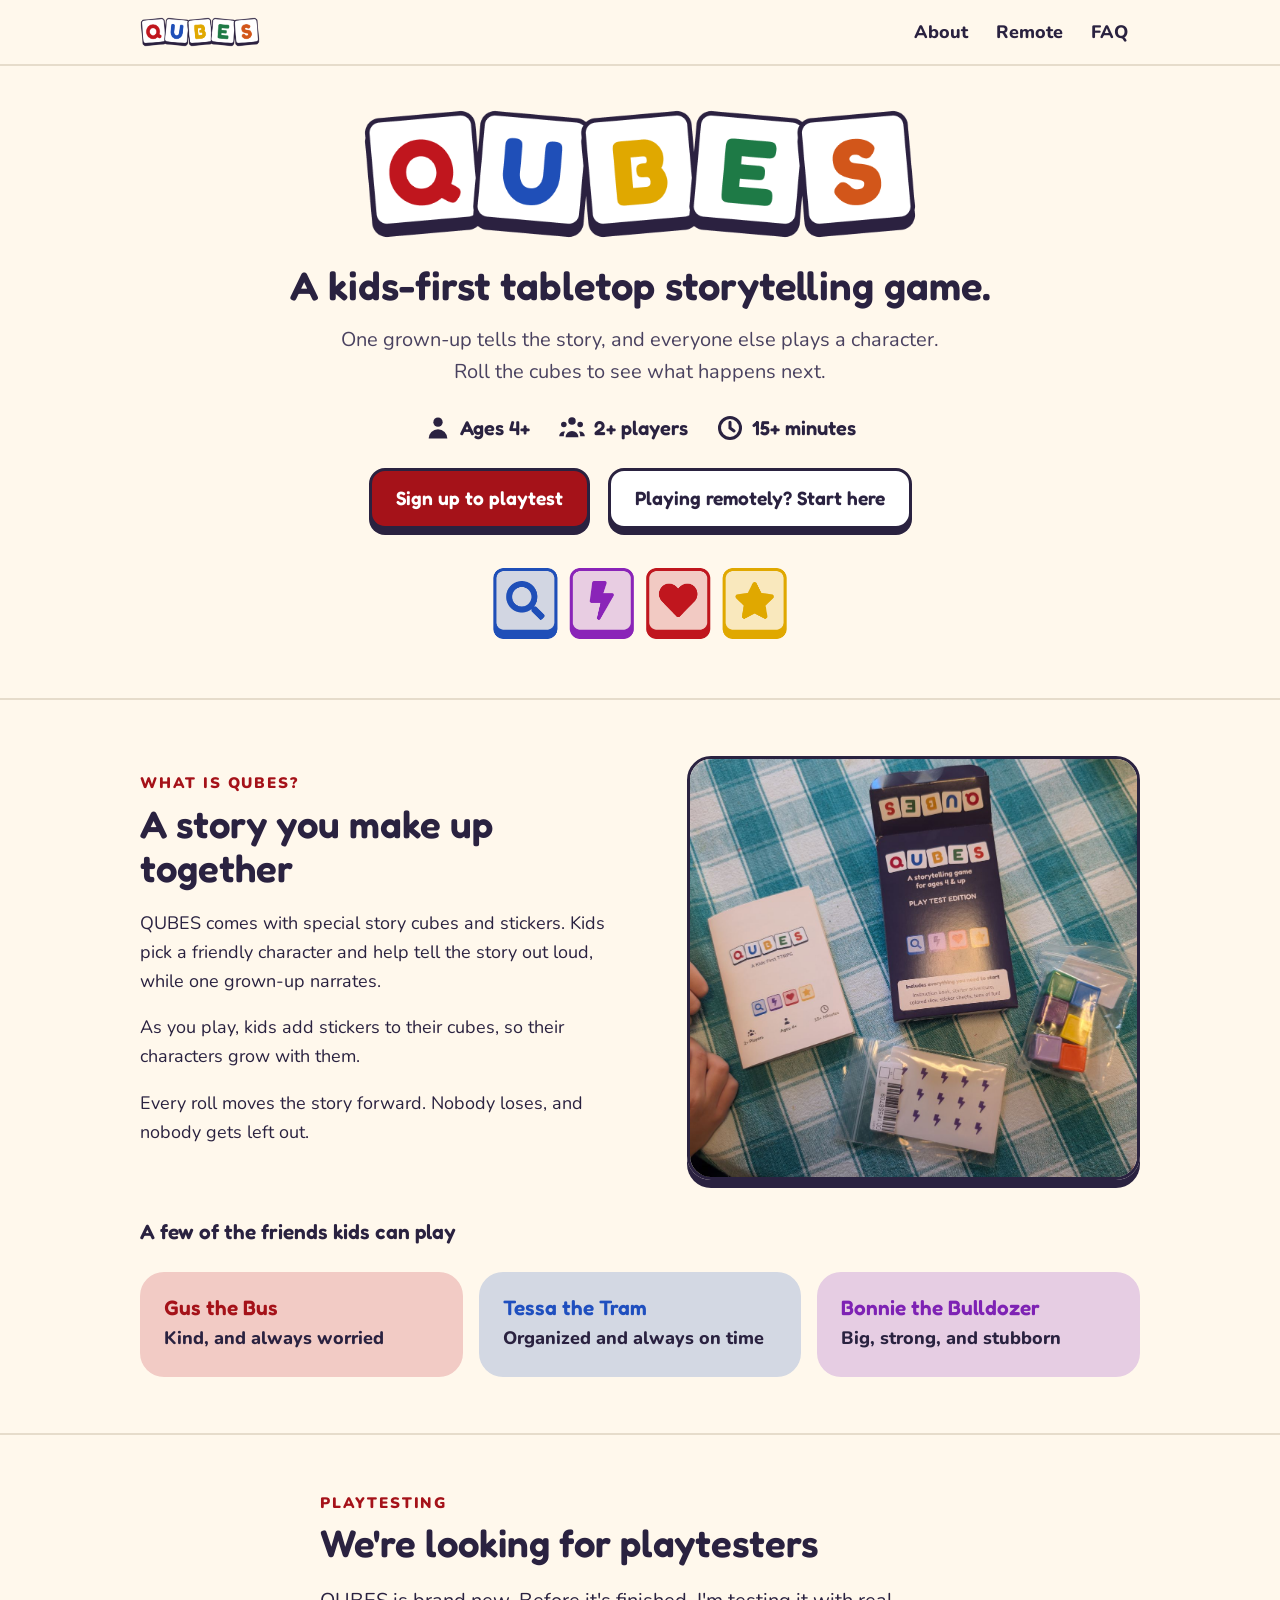
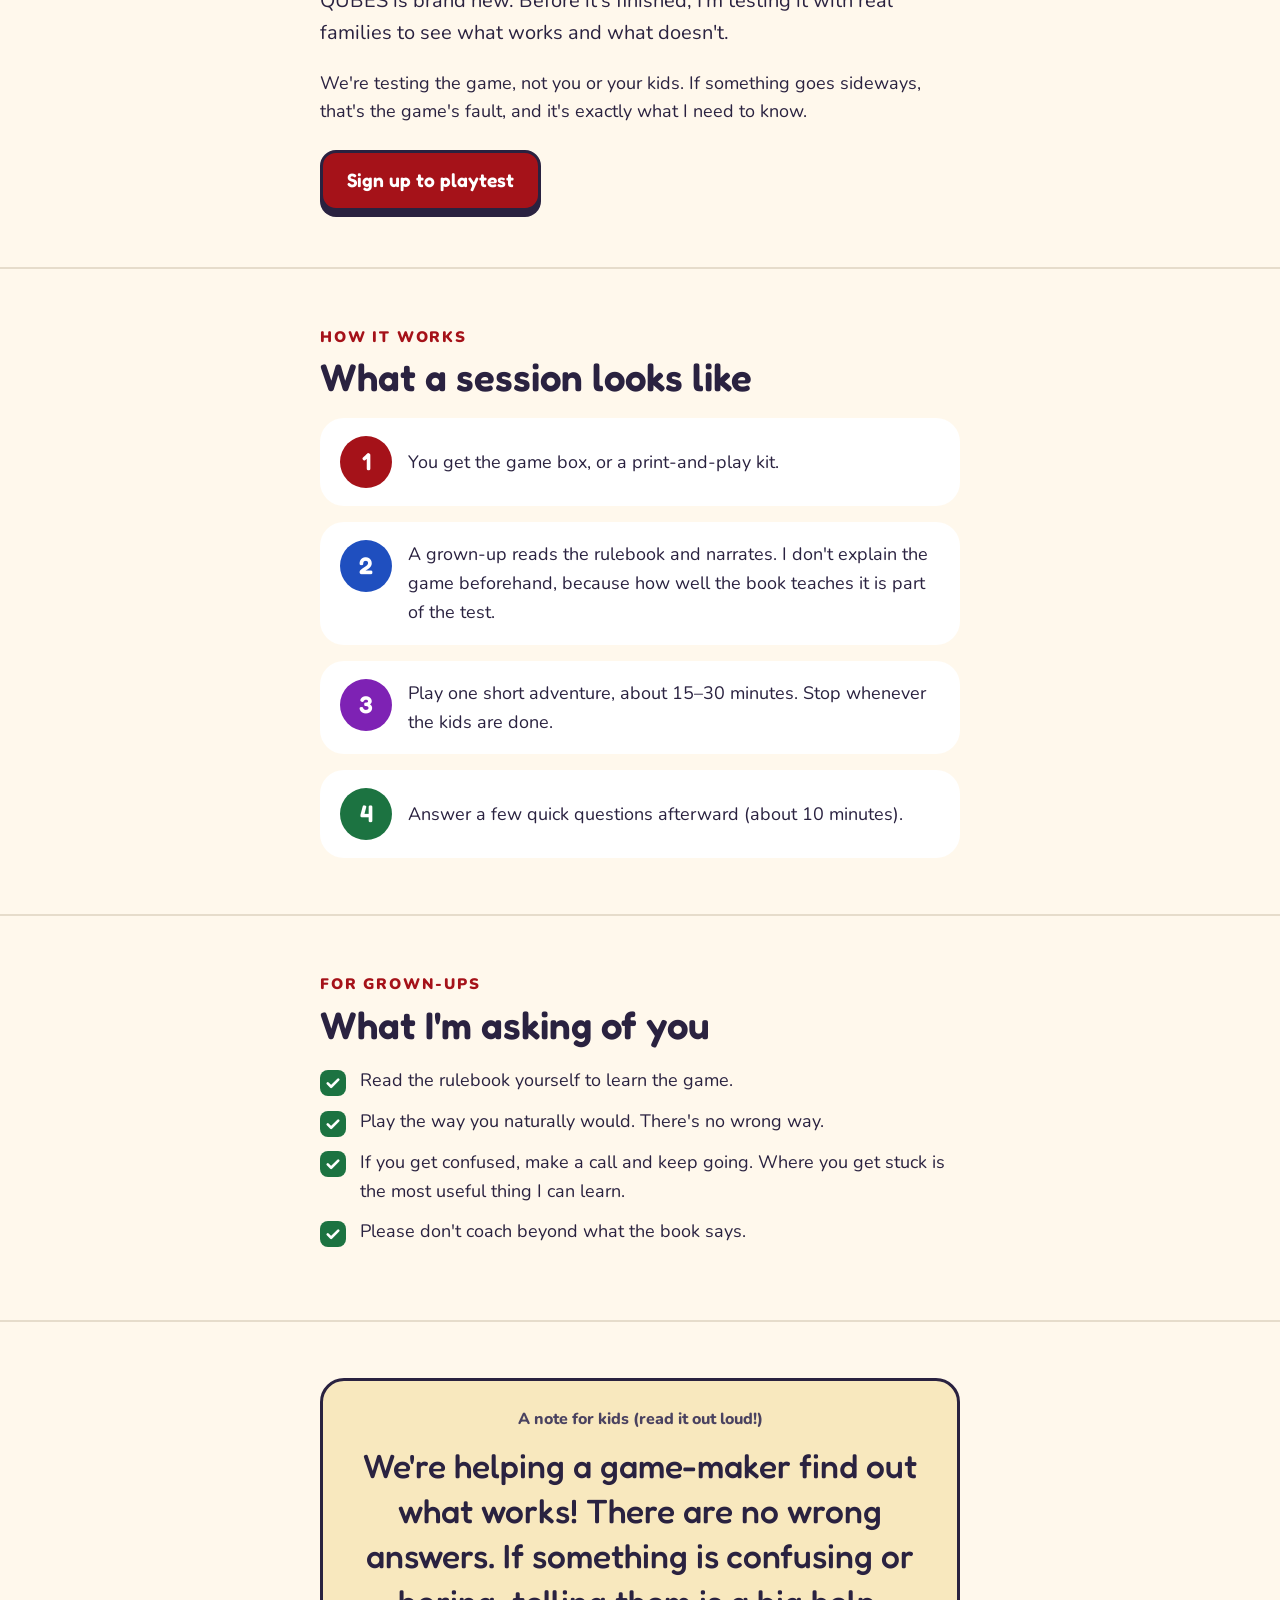
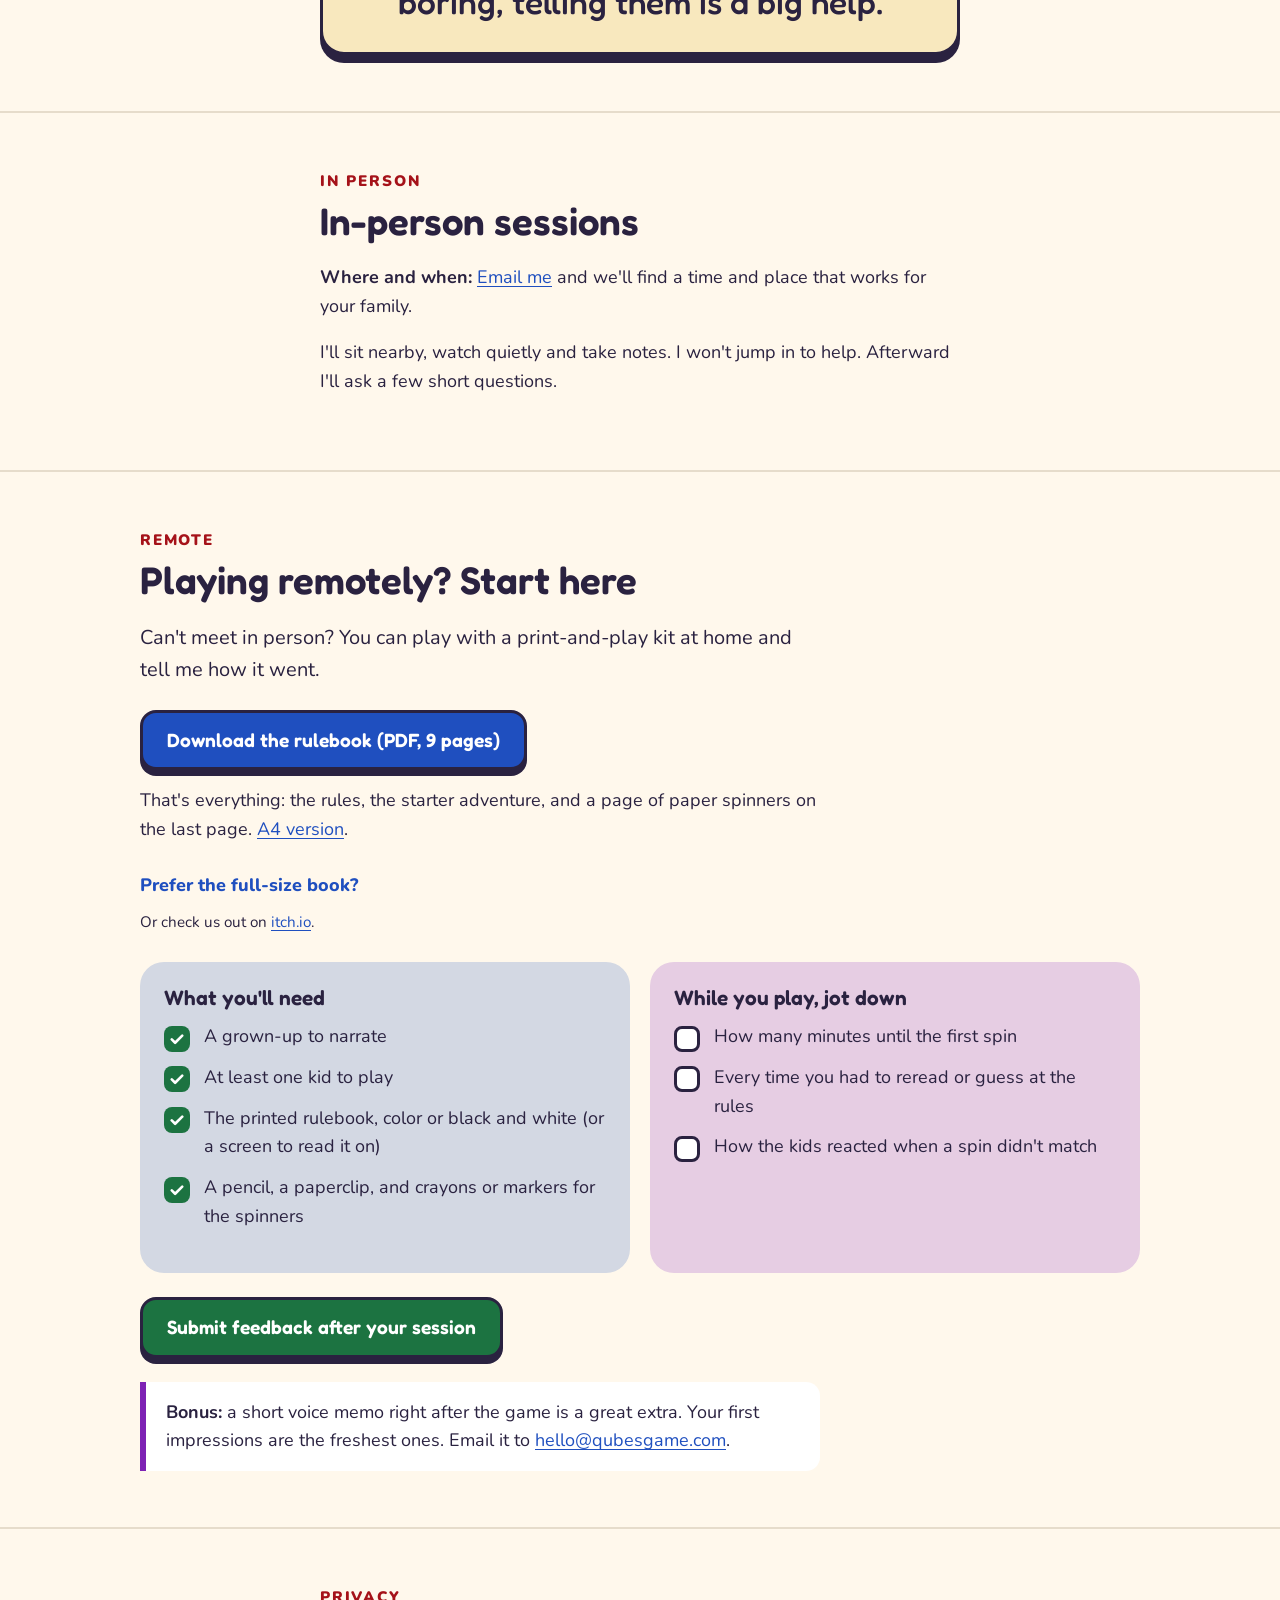
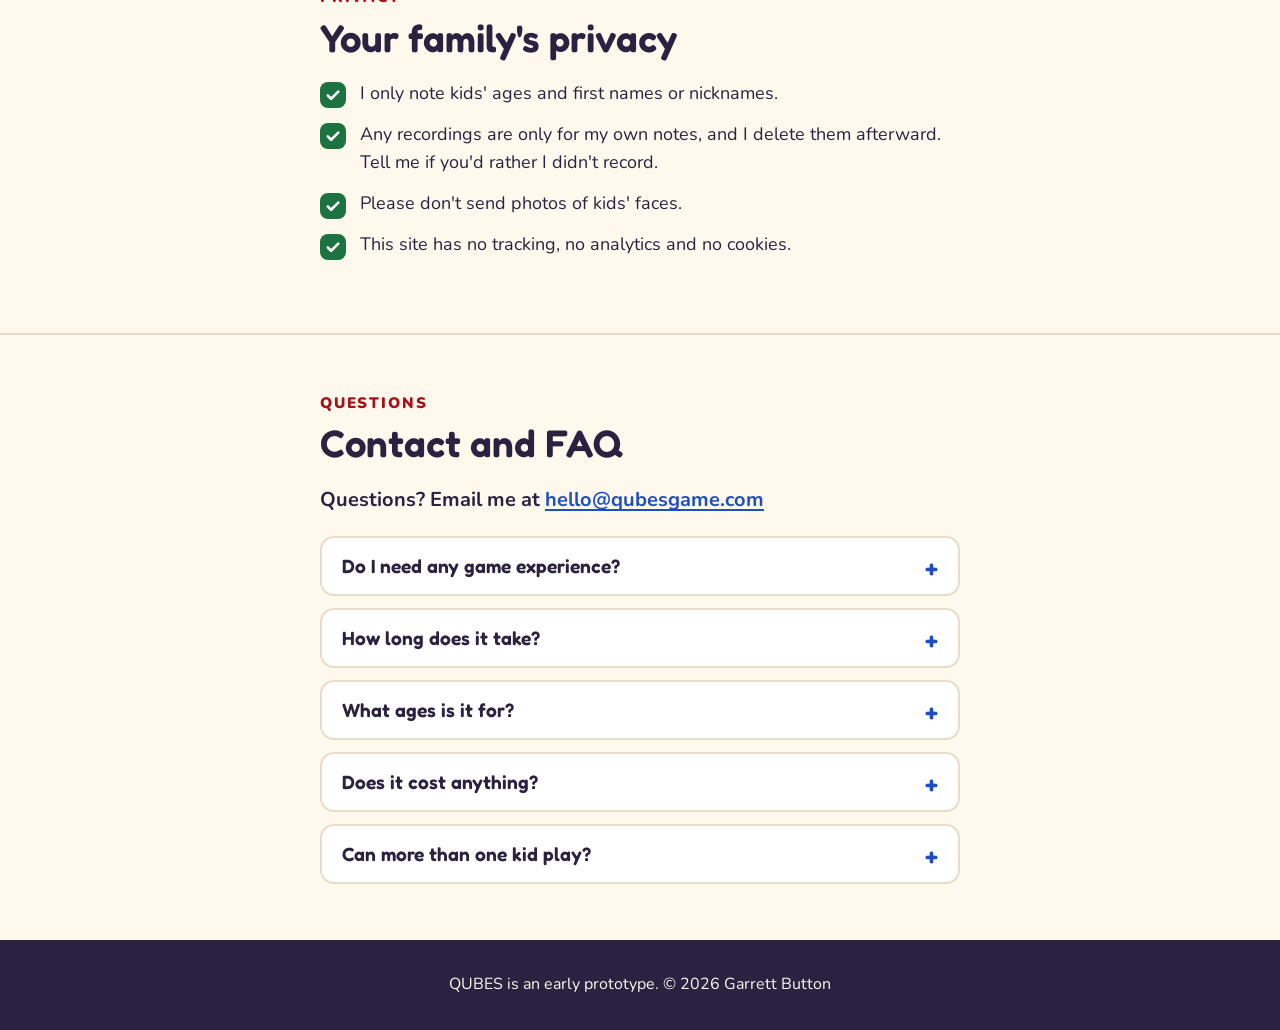
==== commit b244e9d9: "Restore site PDF downloads; add a small itch.io link Co-Authored-By: Claude Opus 5.5 <noreply@anthro" ====
--- a/index.html
+++ b/index.html
@@ -9,13 +9,13 @@
     ------------------------------------------------------------
     SIGNUP_FORM_URL          done: https://forms.gle/jYykqNi9DFmof7pL7
     FEEDBACK_FORM_URL        done: https://forms.gle/17asFQ3QQQjMHTze9
-    PRINT_AND_PLAY_PDF_URL   done: https://gbutton.itch.io/qubes (suggested $5, free option; PDFs built from rules/, see README)
+    PRINT_AND_PLAY_PDF_URL   done: downloads/ (built from rules/, see README)
     CUBE_TEMPLATE_URL        done: downloads/qubes-spinners-*.pdf
     cubes photo              done: assets/cubes.jpg
     CONTACT_EMAIL            done: hello@qubesgame.com (Cloudflare Email Routing)
     SITE_URL                 done: https://qubesgame.com
     [LOCATION / AVAILABILITY]  done: "email me" (hello@qubesgame.com)
-    [FREE / THANK-YOU GIFT]  done: free to take part, no gifts
+    [FREE / THANK-YOU GIFT]  done: free, no gifts
     [YOUR NAME]              done: Garrett Button
 
     Unfilled links show a yellow "TODO" tag on the page, and bracketed
@@ -184,9 +184,18 @@
         <p class="lead narrow">Can't meet in person? You can play with a print-and-play kit at home and tell me how it went.</p>
 
         <div class="btn-row">
-          <a class="btn btn-blue" href="https://gbutton.itch.io/qubes">Get the print-and-play rulebook on itch.io</a>
-        </div>
-        <p class="narrow" style="margin-top:1rem">The suggested price is $5, but you can download it for free. On itch.io, click "Download Now", then "No thanks, just take me to the downloads". It's the rules, the starter adventure, and a page of paper spinners, in US Letter and A4.</p>
+          <a class="btn btn-blue" href="downloads/qubes-rulebook-compact-letter.pdf">Download the rulebook (PDF, 9 pages)</a>
+        </div>
+        <p class="narrow" style="margin-top:1rem">That's everything: the rules, the starter adventure, and a page of paper spinners on the last page. <a href="downloads/qubes-rulebook-compact-a4.pdf">A4 version</a>.</p>
+        <details class="more-downloads narrow">
+          <summary>Prefer the full-size book?</summary>
+          <ul>
+            <li>Two pages per sheet, 10 landscape sheets: <a href="downloads/qubes-rulebook-2up-letter.pdf">Letter</a> · <a href="downloads/qubes-rulebook-2up-a4.pdf">A4</a>. Print the spinners too: <a href="downloads/qubes-spinners-letter.pdf">Letter</a> · <a href="downloads/qubes-spinners-a4.pdf">A4</a>.</li>
+            <li>One page per sheet, 22 pages with spinners: <a href="downloads/qubes-print-and-play-letter.pdf">Letter</a> · <a href="downloads/qubes-print-and-play-a4.pdf">A4</a>.</li>
+            <li>Or read and print it in your browser: <a href="rules/compact.html">compact</a> · <a href="rules/">full</a>.</li>
+          </ul>
+        </details>
+        <p class="narrow" style="font-size:0.95rem">Or check us out on <a href="https://gbutton.itch.io/qubes">itch.io</a>.</p>
 
         <div class="remote-grid">
           <div class="card blue">
@@ -254,7 +263,7 @@
           </details>
           <details>
             <summary>Does it cost anything?</summary>
-            <p>No. It's free to take part. The print-and-play rulebook has a suggested price of $5 on itch.io, but you can download it for free.</p>
+            <p>No. It's free to take part, and there's nothing to buy.</p>
           </details>
           <details>
             <summary>Can more than one kid play?</summary>
--- a/style.css
+++ b/style.css
@@ -438,3 +438,6 @@
 footer .todo { background: transparent; color: var(--cream); border-color: var(--yellow); }
 
 .photo { width: 100%; border-radius: var(--radius); border: 3px solid var(--ink); box-shadow: 0 8px 0 var(--ink); }
+.more-downloads { margin-top: 0.5rem; }
+.more-downloads summary { cursor: pointer; min-height: 48px; display: flex; align-items: center; font-weight: 800; color: var(--blue); }
+.more-downloads ul { margin: 0 0 0.5rem; padding-left: 1.2em; display: grid; gap: 0.5rem; }
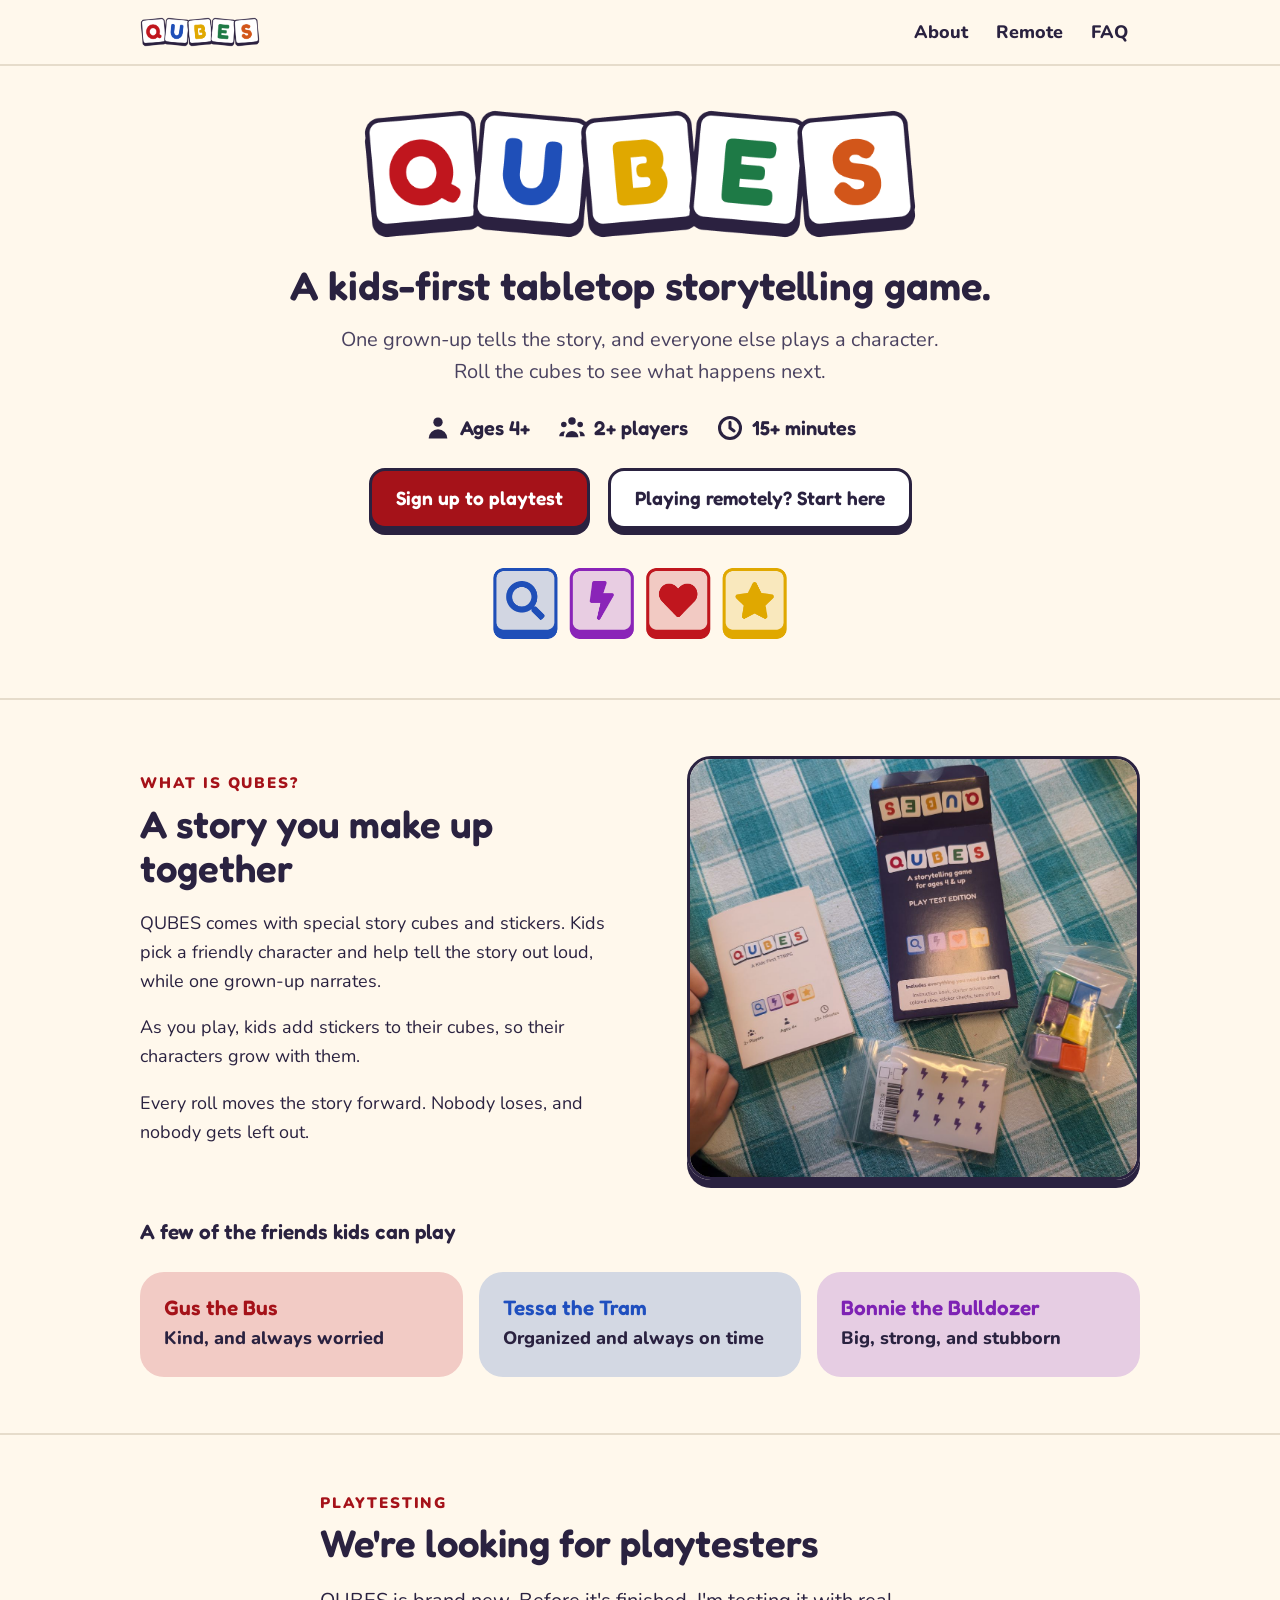
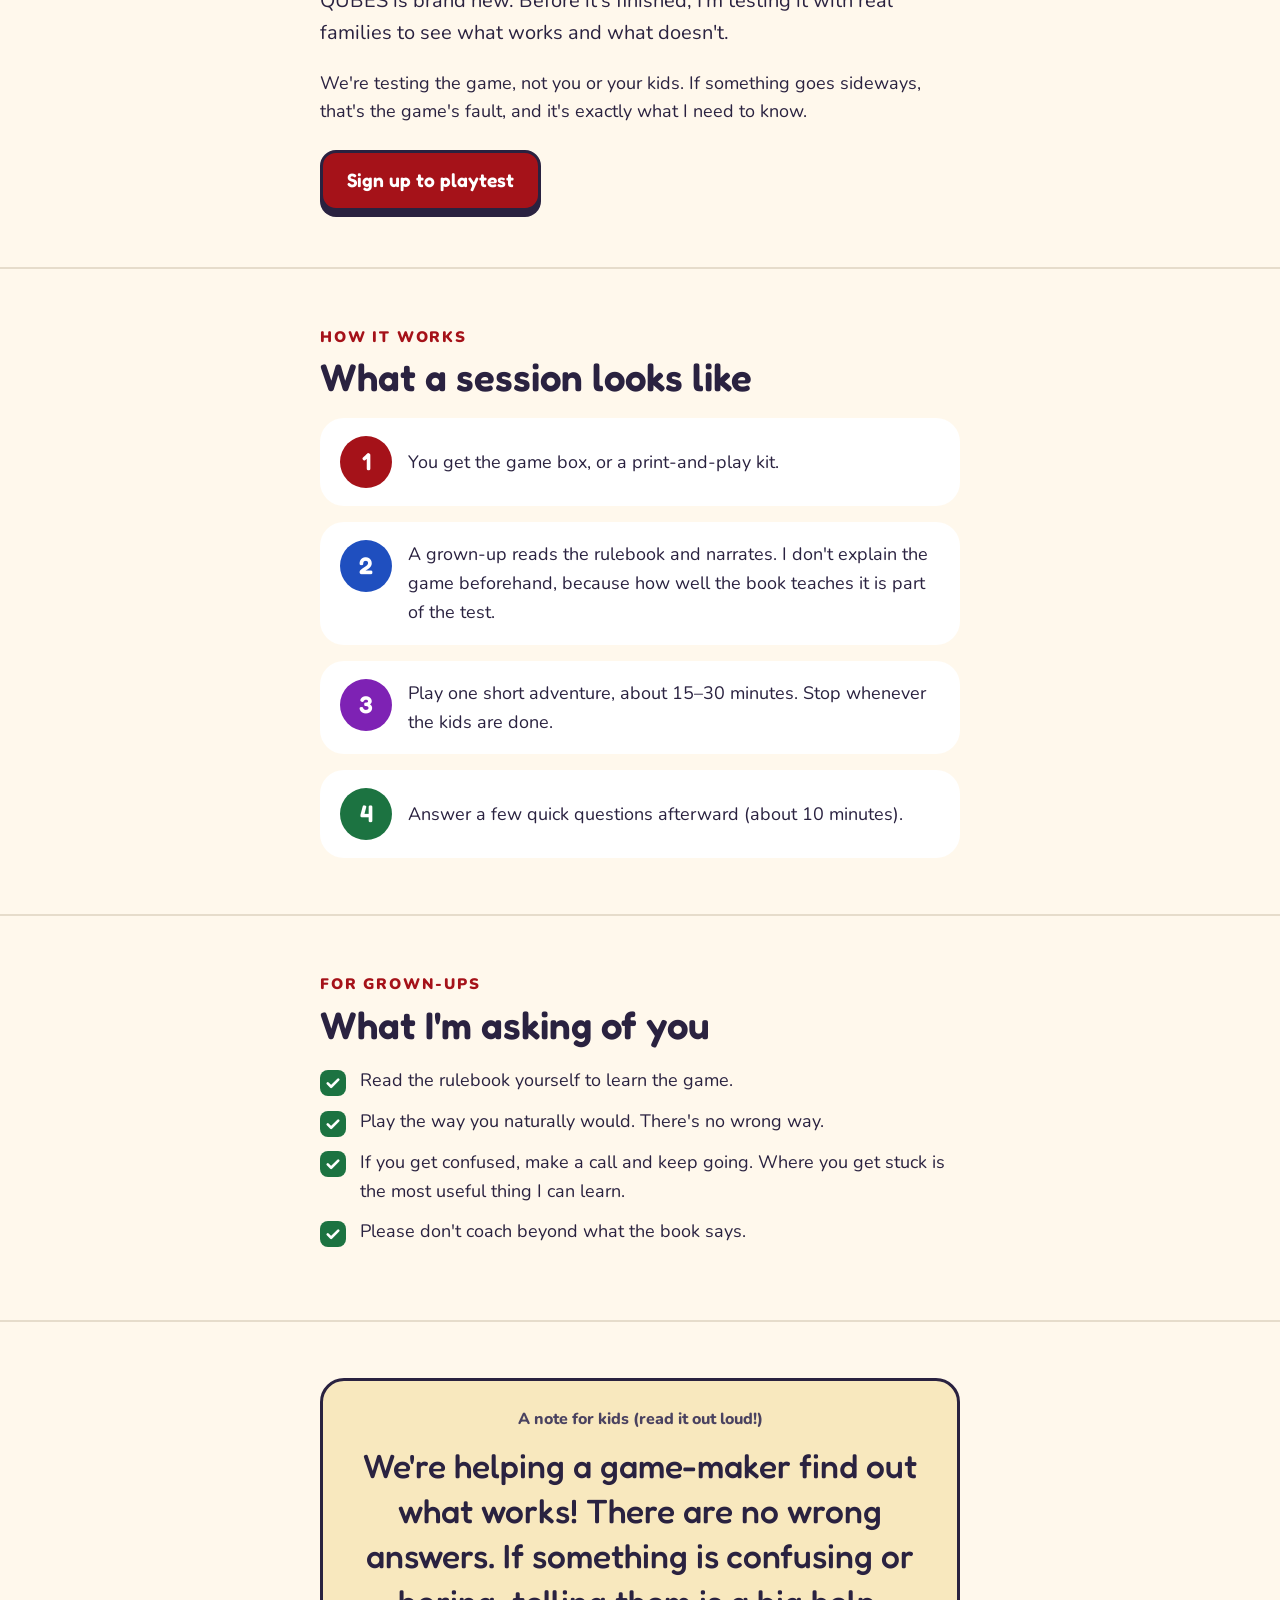
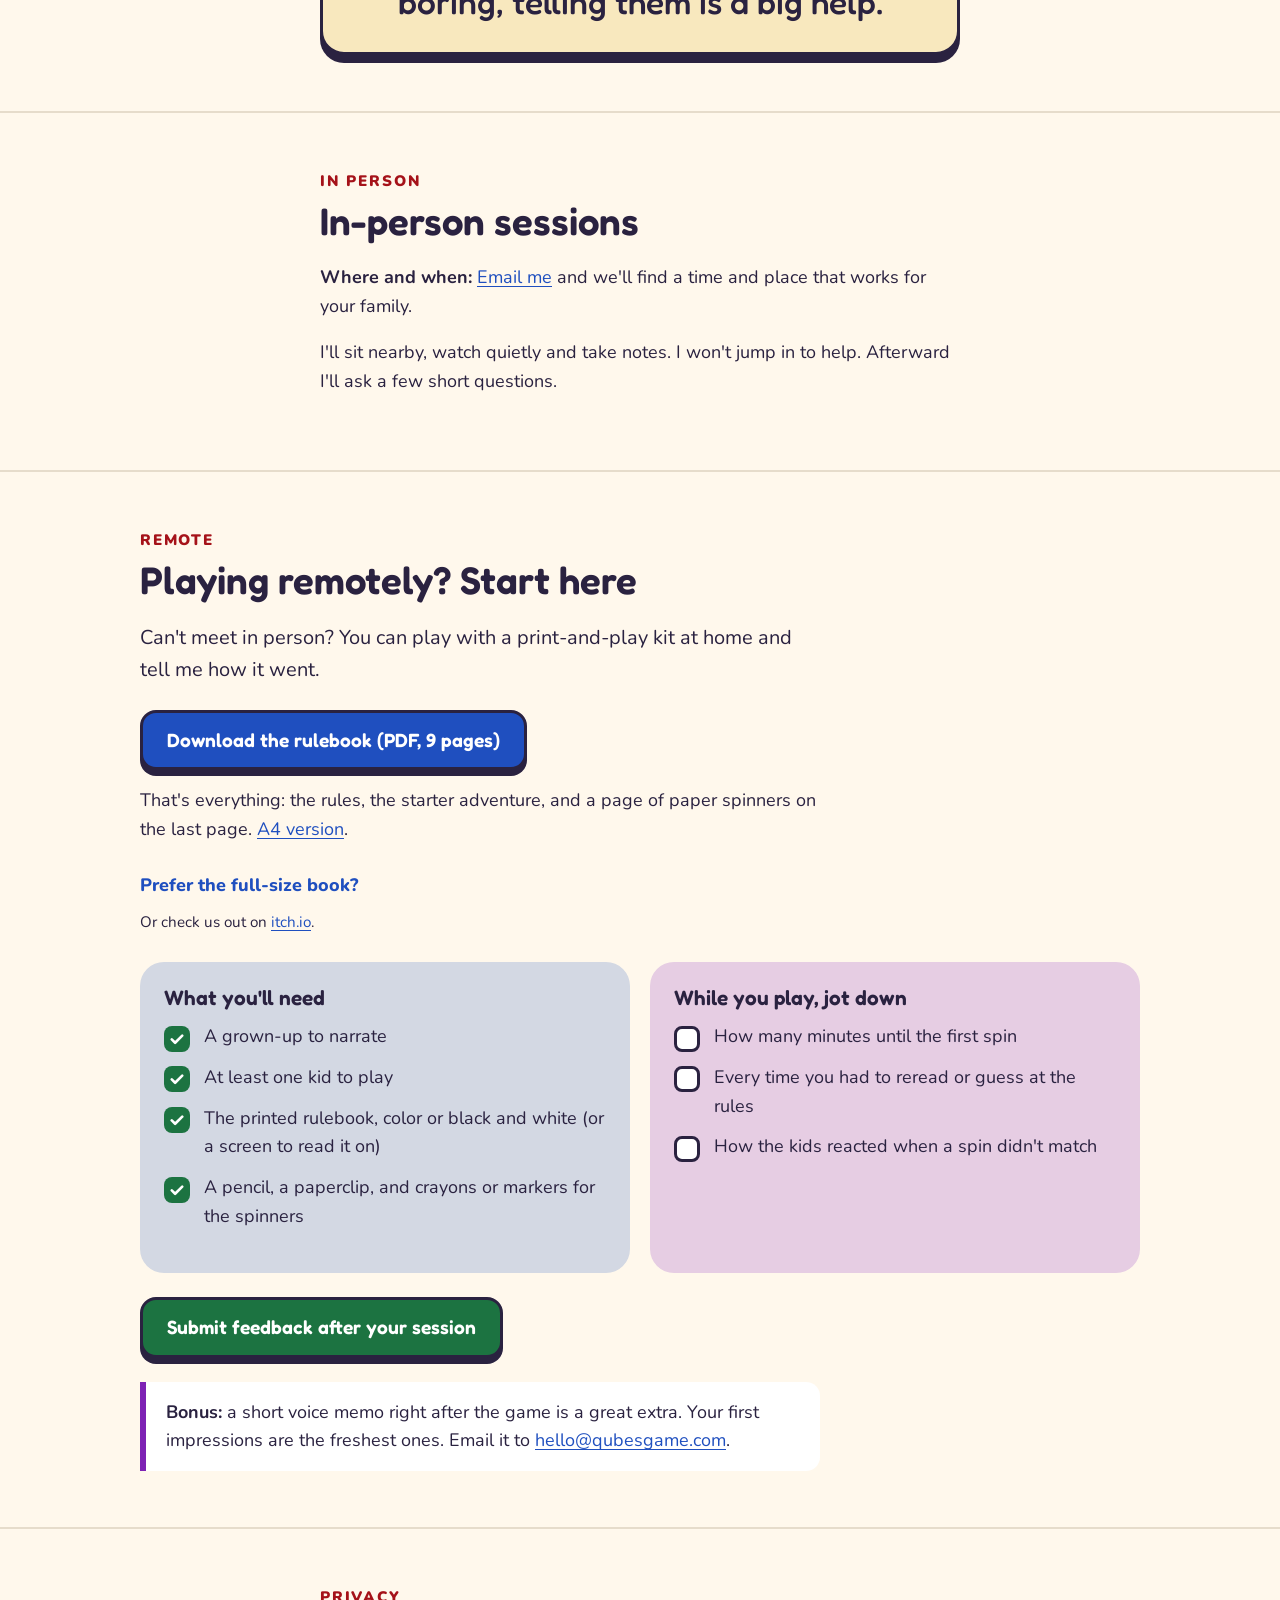
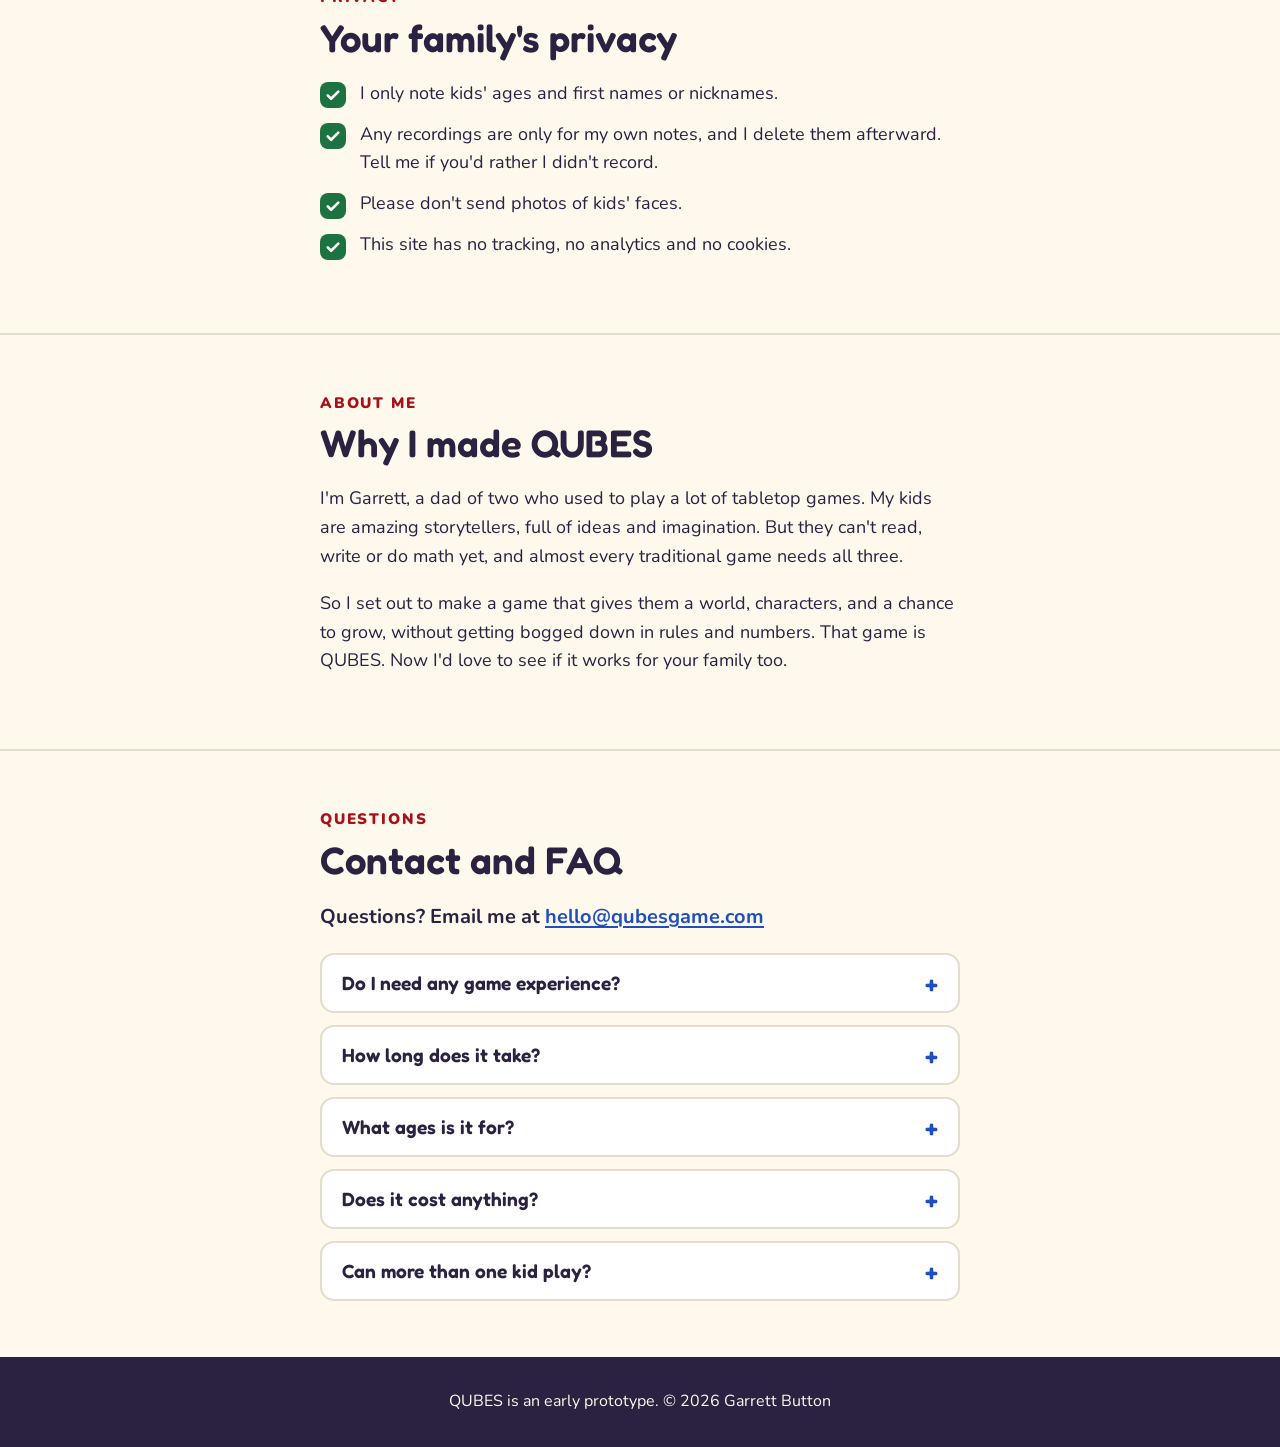
==== commit 83274446: "Add a short About me section Co-Authored-By: Claude Opus 5.5 <noreply@anthropic.com>" ====
--- a/index.html
+++ b/index.html
@@ -241,6 +241,16 @@
       </div>
     </section>
 
+    <!-- About me -->
+    <section id="about-me">
+      <div class="wrap narrow">
+        <span class="eyebrow">About me</span>
+        <h2>Why I made QUBES</h2>
+        <p>I'm Garrett, a dad of two who used to play a lot of tabletop games. My kids are amazing storytellers, full of ideas and imagination. But they can't read, write or do math yet, and almost every traditional game needs all three.</p>
+        <p>So I set out to make a game that gives them a world, characters, and a chance to grow, without getting bogged down in rules and numbers. That game is QUBES. Now I'd love to see if it works for your family too.</p>
+      </div>
+    </section>
+
     <!-- 10. Contact + FAQ -->
     <section id="faq">
       <div class="wrap narrow">
